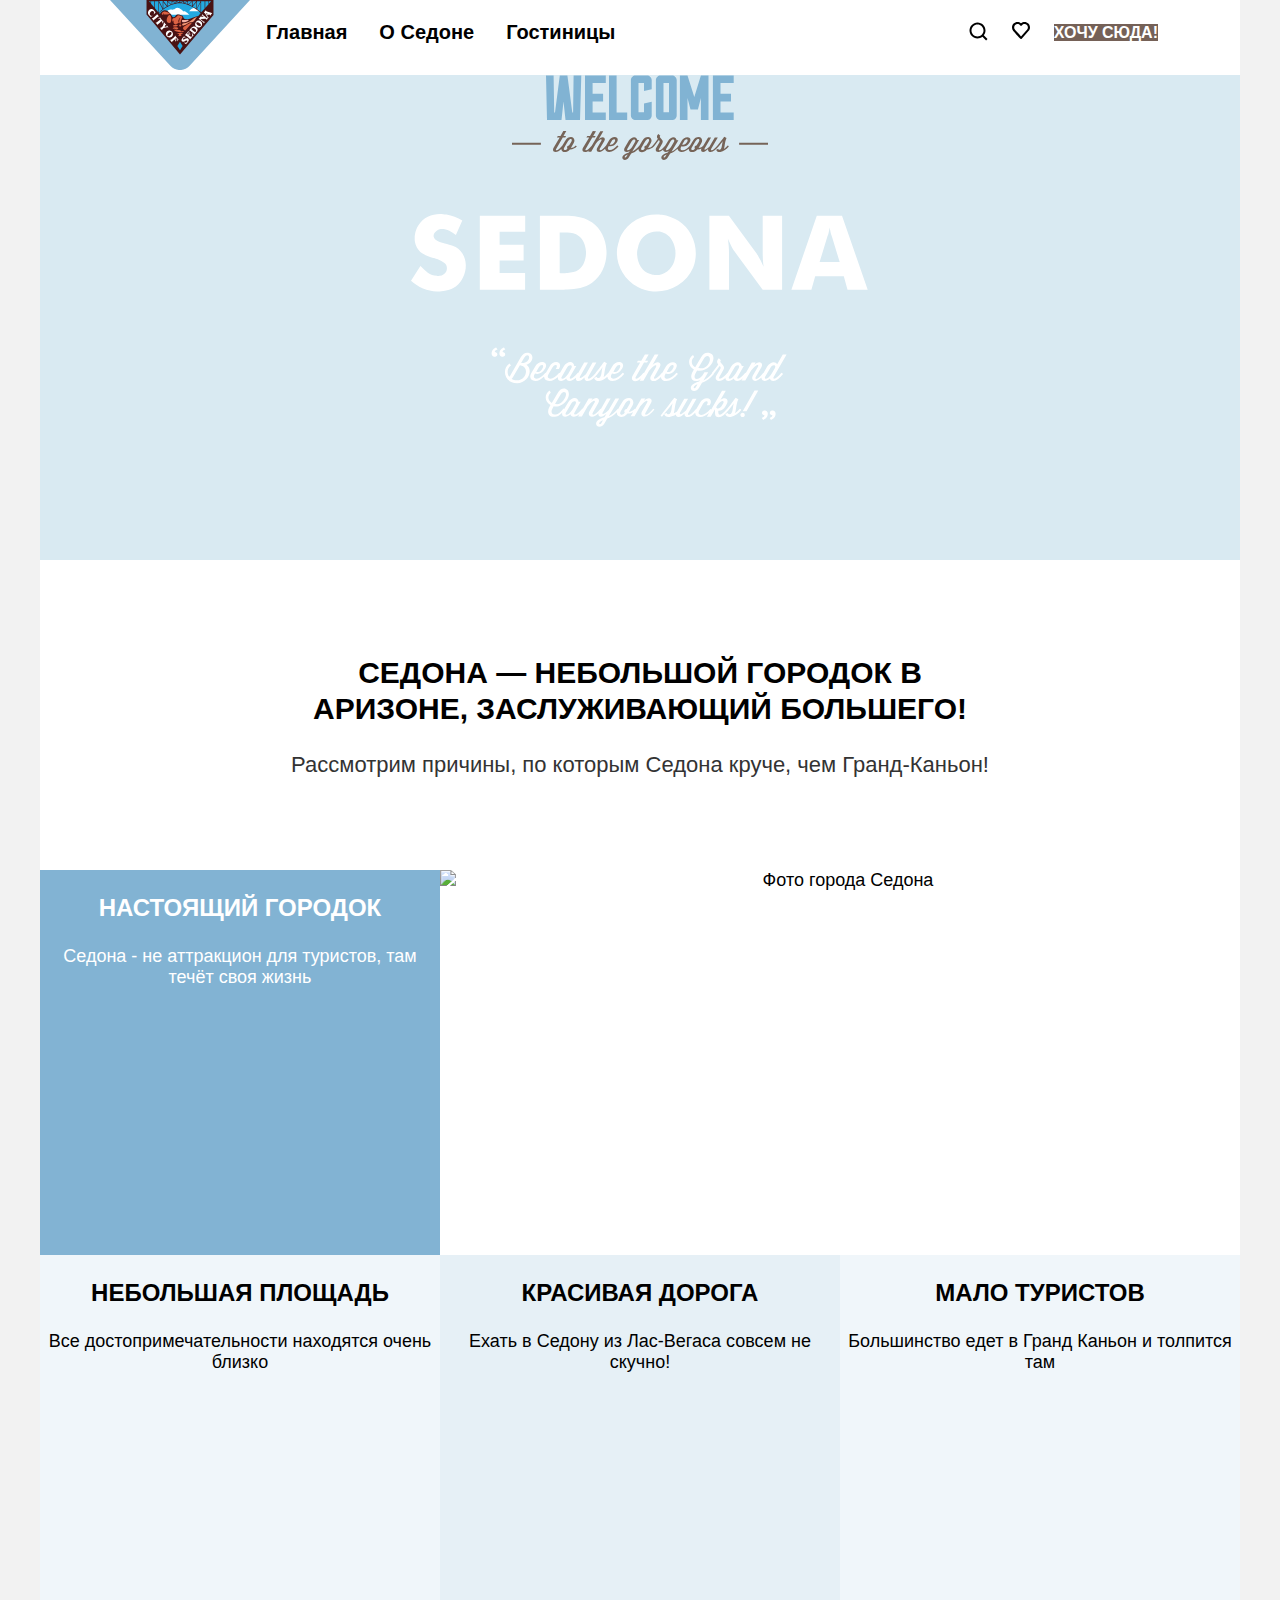
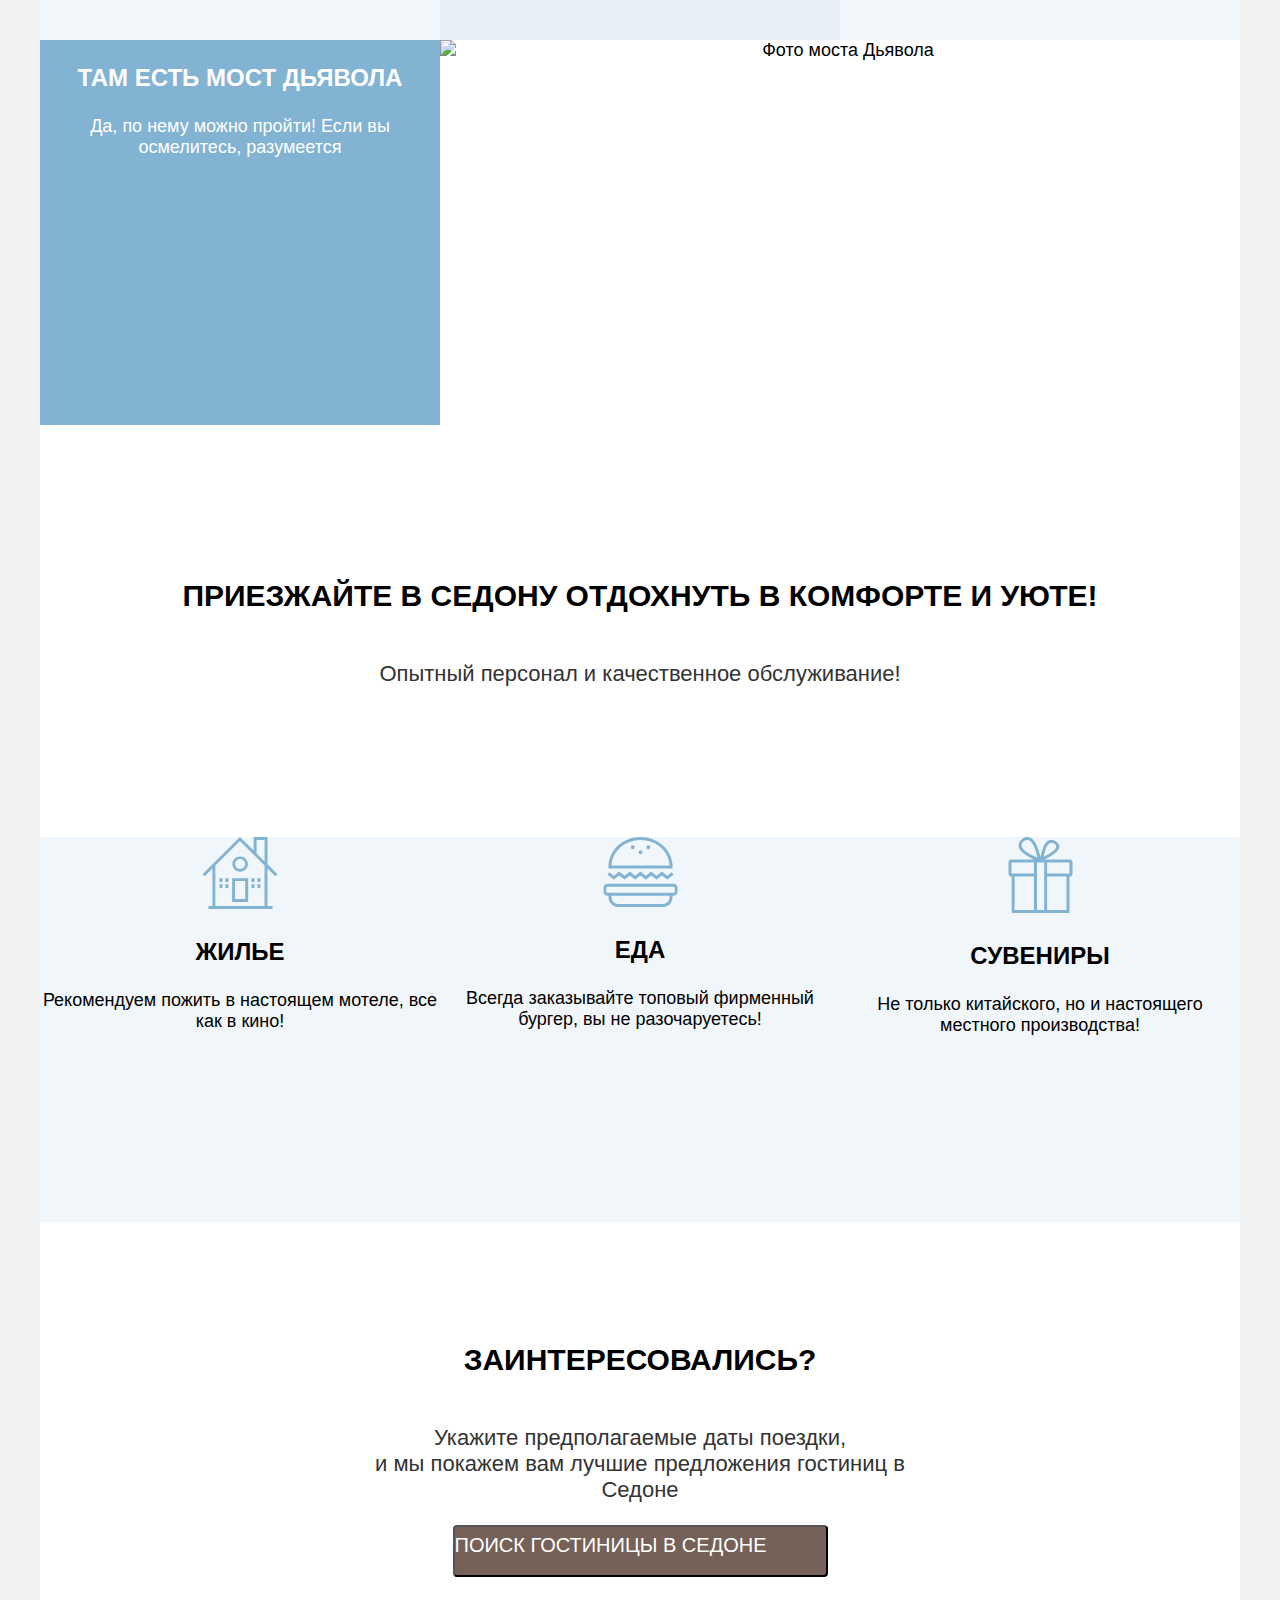
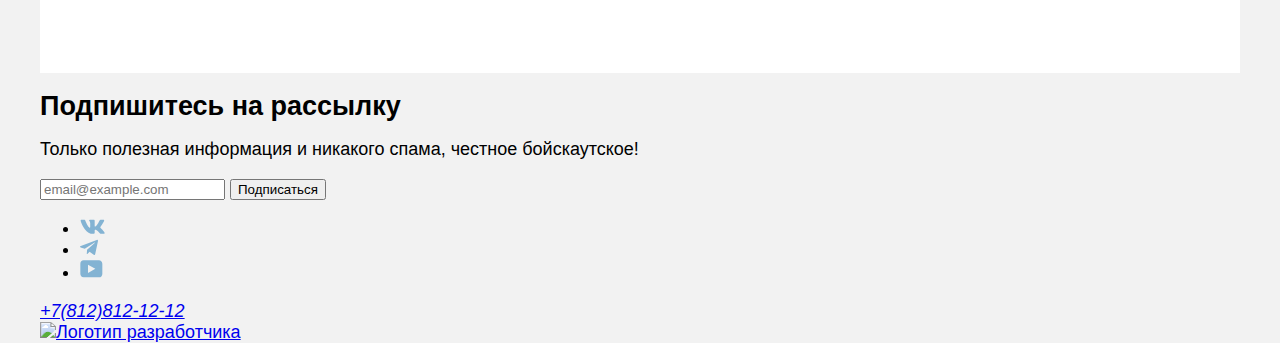
==== index.html @ 85b41a60 "верстка на флексах" ====
<!DOCTYPE html>
<html lang="ru">
  <head>
    <meta charset="utf-8">
    <title>HTML Academy: Седона</title>
    <link rel="stylesheet" href="styles/styles.css">
  </head>
  <body>
    <div class="page-container">
    <header class="page-header">
      <nav class="navigation">
        <a class="header-logo" href="#">
          <img class="sedona-logo" src="images/logo.svg" width="140" height="70" alt="Логотип городка Седона">
        </a>
        <ul class="navigation-list">
          <li class="navigation-item">
            <a class="navigation-link" href="index.html">Главная</a>
          </li>
          <li class="navigation-item">
            <a class="navigation-link" href="about.html">О Седоне</a>
          </li>
          <li class="navigation-item">
            <a class="navigation-link" href="catalog.html">Гостиницы</a>
          </li>
        </ul>
        <ul class="navigation-list-user">
          <li class="navigation-item-user">
            <a class="navigation-link-user" href="#">
              <img class="navigation-link-logo" src="images/icons/search.svg" alt="Логотип поиска">
              <span class="visually-hidden">Поиск</span>
            </a>
          </li>
          <li class="navigation-item-user">
            <a class="navigation-link-user" href="#">
              <img class="navigation-link-favourites" src="images/icons/heart.svg" alt="Логотип избранного">
              <span class="visually-hidden">Избранное</span>
            </a>
          </li>
          <li class="navigation-item-user">
            <a class="button navigation-button-user" href="#">Хочу сюда!</a>
          </li>
        </ul>
      </nav>
    </header>
    <main class="main-container main-index">
      <section class="hero">
        <h1 class="visually-hidden">Добро пожаловать в Седону</h1>
        <img class="welcome-logo" src="images/welcome.svg" width="458" height="352" alt="Добро пожаловать в Седону">
      </section>
      <section class="advantages">
        <div class="container-about">
          <h2 class="advantages-title">Седона — небольшой городок в Аризоне, заслуживающий большего!</h2>
          <p class="advantages-description">Рассмотрим причины, по которым Седона круче, чем Гранд-Каньон!</p>
        </div>
        <ul class="advantages-list">
          <li class="advantages-item advantages-item-white">
            <h3 class="advantages-item-title">Настоящий городок</h3>
            <p class="advantages-item-description">Седона - не аттракцион для туристов, там течёт своя жизнь</p>
          </li>
          <img class="advantages-photo-sedona" src="images/photo-1.jpeg" width="800" height="385" alt="Фото города Седона">
          <li class="advantages-item">
            <h3 class="advantages-item-title">Небольшая площадь</h3>
            <p class="advantages-item-description">Все достопримечательности находятся очень близко</p>
          </li>
          <li class="advantages-item advantages-item-gray">
            <h3 class="advantages-item-title">Красивая дорога</h3>
            <p class="advantages-item-description">Ехать в Седону из Лас-Вегаса совсем не скучно!</p>
          </li>
          <li class="advantages-item">
            <h3 class="advantages-item-title">Мало туристов</h3>
            <p class="advantages-item-description">Большинство едет в Гранд Каньон и толпится там</p>
          </li>
          <li class="advantages-item advantages-item-white">
            <h3 class="advantages-item-title">Там есть мост дьявола</h3>
            <p class="advantages-item-description">Да, по нему можно пройти! Если вы осмелитесь, разумеется</p>
          </li>
          <img class="advantages-photo-devil" src="images/photo-2.jpeg" width="800" height="385" alt="Фото моста Дьявола">
        </ul>
      </section>
      <section class="services">
        <div class="services-container">
          <h2 class="services-title">Приезжайте в Седону отдохнуть в комфорте и уюте!</h2>
          <p class="services-description">Опытный персонал и качественное обслуживание!</p>
        </div>
        <ul class="services-list">
          <li class="services-item">
            <img class="services-item-logo" src="images/icons/house.svg" alt="Логотип дома">
            <h3 class="services-item-title">Жилье</h3>
            <p class="services-item-description">Рекомендуем пожить в настоящем мотеле, все как в кино!</p>
          </li>
          <li class="services-item">
            <img class="services-item-logo" src="images/icons/food.svg" alt="Логотип бургера">
            <h3 class="services-item-title">Еда</h3>
            <p class="services-item-description">Всегда заказывайте топовый фирменный бургер, вы не разочаруетесь!</p>
          </li>
          <li class="services-item">
            <img class="services-item-logo" src="images/icons/present.svg" alt="Логотип подарка">
            <h3 class="services-item-title">Сувениры</h3>
            <p class="services-item-description">Не только китайского, но и настоящего местного производства!</p>
          </li>
        </ul>
      </section>
      <section class="search-hotels">
        <h2 class="search-hotels-title">Заинтересовались?</h2>
        <p class="search-hotels-description">Укажите предполагаемые даты поездки,<br> и мы покажем вам лучшие предложения гостиниц в Седоне</p>
        <button class="button button-search" href="#">Поиск гостиницы в Седоне</button>
      </section>
      <section class="subscribe">
        <h2 class="subscribe-title">Подпишитесь на рассылку</h2>
        <p class="subscribe-discription">Только полезная информация и никакого спама, честное бойскаутское!</p>
        <form action="subscribe-form" action="https://echo.htmlacademy.ru/" method="post">
          <label class="visually-hidden" for="subscribe-email">Email</label>
          <input class="field" placeholder="email@example.com" type="email" name="subscribe-email" id="subscribe-email" required>
          <button class="button button-subscribe" type="submit">Подписаться</button>
        </form>
      </section>
    </main>
    <footer class="page-footer">
      <section class="footer-social">
        <h2 class="visually-hidden">Социальные сети</h2>
        <ul class="social-list">
          <li class="social-item">
            <a class="button" href="https://vk.com/htmlacademy">
              <img src="images/icons/vk.svg" alt="Логотип вконтакте">
              <span class="visually-hidden">Вконтакте</span>
            </a>
          </li>
          <li class="social-item">
            <a class="button" href="https://t.me/htmlacademy">
              <img src="images/icons/telegram.svg" alt="Логотип телеграмм">
              <span class="visually-hidden">Телеграмм</span>
            </a>
          </li>
          <li class="social-item">
            <a class="button" href="https://www.youtube.com/user/htmlacademyru">
              <img src="images/icons/youtub.svg" alt="Логотип ютюб">
              <span class="visually-hidden">Ютюб</span>
            </a>
          </li>
        </ul>
      </section>
      <section class="footer-contacts">
        <h2 class="visually-hidden">Контакты</h2>
        <address class="footer-contacts-address">
          <a class="footer-contacts-address-phone" href="tel:+78128121212">+7(812)812-12-12</a>
        </address>
      </section>
      <section class="footer-developer">
        <h2 class="visually-hidden">Логотип HTML Academy</h2>
        <a class="footer-developer-logo" href="https://htmlacademy.ru/">
          <img class="htmlacademy-logo" src="images/icons/htmlacademy.svg" alt="Логотип разработчика">
        </a>
      </section>
    </footer>
    </div>
  </body>
</html>
---- styles/styles.css ----
@font-face {
  font-family: "PT Sans";
  font-style: normal;
  font-weight: 400;
  src: url("../fonts/ptsans-400.woff2") format("woff2");
  font-display: swap;
}

@font-face {
  font-family: "PT Sans";
  font-style: normal;
  font-weight: 700;
  src: url("../fonts/ptsans-700.woff2") format("woff2");
  font-display: swap;
}

html {
  height: 100%;
}

body {
  margin: 0;
  height: 100%;
  display: flex;
  flex-direction: column;
  font-family: "PT Sans", sans-serif;
  font-weight: 400;
  font-size: 18px;
  line-height: 21px;
  color: #000000;
  background-color: #F2F2F2;
}

.page-container {
  margin: 0 auto;
  width: 1200px;

  min-height: 100%;
  background-color: #FFFFFF;
}

.main-container {
  flex-grow: 1;
}

.visually-hidden {
  position: absolute;
  width: 1px;
  height: 1px;
  margin: -1px;
  padding: 0;
  border: 0;
  clip: rect(0 0 0 0);
  overflow: hidden;
}

/* Header */

.navigation {
  display: flex;
  justify-content: flex-start;
  width: 1060px;
  margin: 0 auto;
}

.navigation-list {
  margin: 0;
  padding: 0;
  display: flex;
  max-width: 450px;
  font-weight: 700;
  font-size: 20px;
  line-height: 24px;
  list-style: none;
}

.navigation-list-user {
  margin: 0;
  padding: 0;
  display: flex;
  max-width: 300px;
  list-style: none;
  margin-left: auto;
}

.navigation-item {
  padding: 20px 16px 20px 16px;
}

.navigation-item-user {
  padding: 22px 12px 22px 12px;
}

.navigation-link {
  font-size: 20px;
  line-height: 24px;
  color: #000000;
  font-weight: 700;
  text-align: center;
  text-decoration: none;
}

.navigation-button-user {
  font-size: 16px;
  line-height: 20px;
  text-transform: uppercase;
  color: #FFFFFF;
  background-color: #756157;
  font-weight: 700;
  text-align: center;
  text-decoration: none;
}

/* Main */

.welcome-logo {
  display: block;
  margin: 0 auto;
}

.hero {
  background-image: url(../images/index-background.jpeg);
  background-repeat: no-repeat;
  background-size: 100% auto;
  min-height: 485px;
  max-width: 100%;
  background-color: #D9EAF2
}

.advantages {
  margin: 0;
  padding: 0;
  text-align: center;
  background-color: #FFFFFF;
}

.advantages-list {
  margin: 0;
  padding: 0;
  list-style-type: none;
  display: flex;
  flex-wrap: wrap;
}

.advantages-item {
  background-color: rgba(131, 179, 211, 0.12);
  width: 400px;
  height: 385px;
}

.container-about {
  margin: 0;
  padding: 0;
  width: 700px;
  margin: 0 auto;
}

.advantages-title {
  font-size: 30px;
  line-height: 36px;
  font-weight: 700;
  text-transform: uppercase;
  text-align: center;
  padding-top: 70px;
}

.advantages-description {
  font-size: 22px;
  line-height: 26px;
  color: #333333;
  padding-bottom: 70px;
}

.advantages-item-title {
  font-size: 24px;
  line-height: 28px;
  text-transform: uppercase;
}

.advantages-item-discription {
  font-size: 24px;
  line-height: 28px;
  text-transform: uppercase;
}

.advantages-item-white {
  color: #FFFFFF;
  background-color: #82B3D3;
}

.advantages-item-gray {
  background-color: rgba(131, 179, 211, 0.2);
}

/* Services */

.services {
  width: 1200px;
  margin: 0;
  padding: 0;
  text-align: center;
  background-color: #FFFFFF;
}

.services-list {
  display: flex;
  justify-content: space-between;
  margin: 0;
  padding: 0;
  list-style-type: none;
}

.services-container {
  display: flex;
  flex-direction: column;
  justify-content: center;
  align-items: center;
  padding: 64px 0px;
}

.services-title {
  font-size: 30px;
  line-height: 36px;
  font-weight: 700;
  text-transform: uppercase;
  text-align: center;
  padding-top: 64px;
}

.services-description {
  font-size: 22px;
  line-height: 26px;
  color: #333333;
  padding-bottom: 64px;
}

.services-item {
  background-color: rgba(131, 179, 211, 0.12);
  width: 400px;
  height: 385px;
}

.services-item-title {
  font-size: 24px;
  line-height: 28px;
  text-transform: uppercase;
}

/* Search hotels */

.search-hotels {
  display: flex;
  flex-direction: column;
  align-items: center;
  background: #FFFFFF;
  padding: 96px 304px;
}

.search-hotels-title {
  font-weight: 700;
  font-size: 30px;
  line-height: 36px;
  text-align: center;
  text-transform: uppercase;
  color: #000000;
}

.search-hotels-description {
  font-size: 22px;
  line-height: 26px;
  color: #333333;
  text-align: center;
}

.button-search {
  display: flex;
  margin: 0;
  padding: 0;
  width: 375px;
  height: 52px;
  background-color: #756157;
  border-radius: 4px;
  color: #FFFFFF;
  font-size: 20px;
  line-height: 36px;
  text-align: center;
  text-transform: uppercase;
}
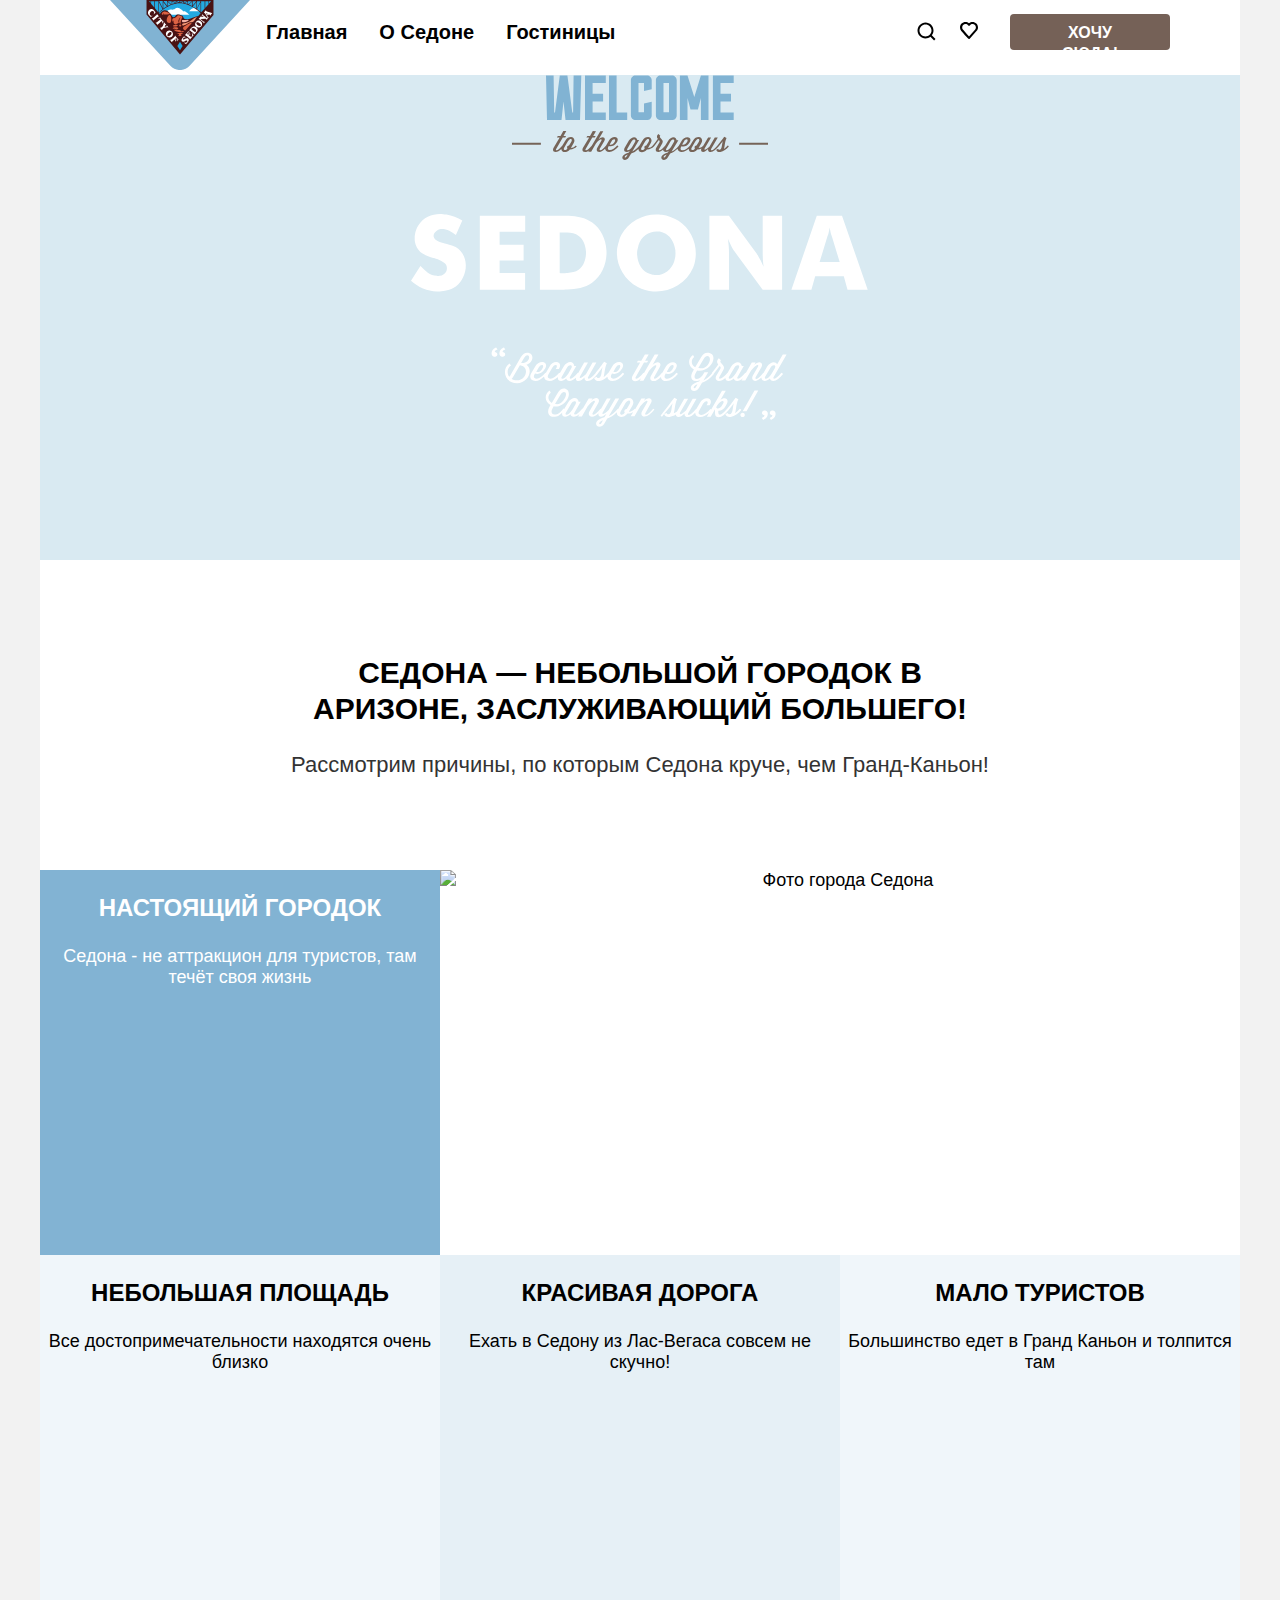
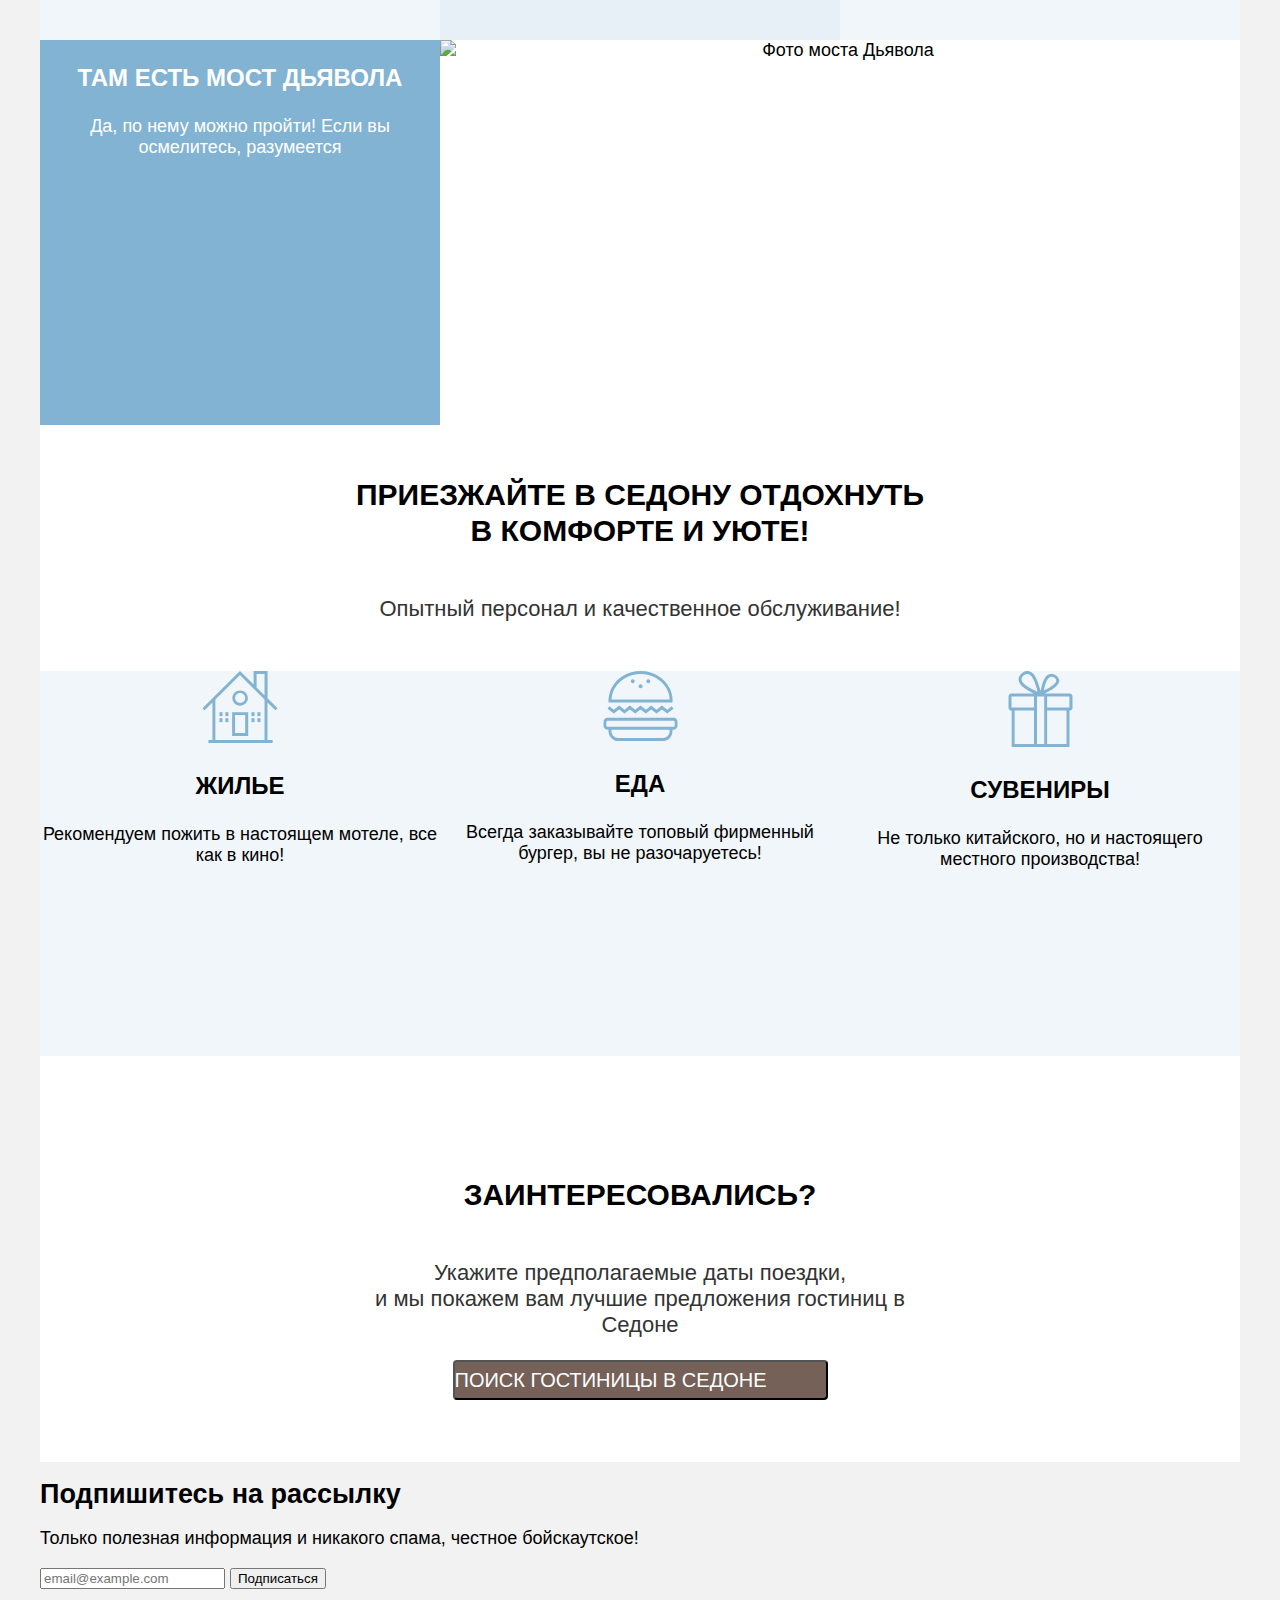
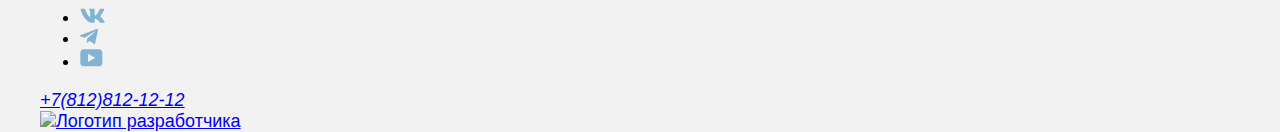
==== commit c3ab7d68: "правки по флексам" ====
--- a/index.html
+++ b/index.html
@@ -36,7 +36,7 @@
               <span class="visually-hidden">Избранное</span>
             </a>
           </li>
-          <li class="navigation-item-user">
+          <li class="navigation-item-button">
             <a class="button navigation-button-user" href="#">Хочу сюда!</a>
           </li>
         </ul>
@@ -79,7 +79,7 @@
       </section>
       <section class="services">
         <div class="services-container">
-          <h2 class="services-title">Приезжайте в Седону отдохнуть в комфорте и уюте!</h2>
+          <h2 class="services-title">Приезжайте в Седону отдохнуть<br> в комфорте и уюте!</h2>
           <p class="services-description">Опытный персонал и качественное обслуживание!</p>
         </div>
         <ul class="services-list">
@@ -101,9 +101,11 @@
         </ul>
       </section>
       <section class="search-hotels">
-        <h2 class="search-hotels-title">Заинтересовались?</h2>
-        <p class="search-hotels-description">Укажите предполагаемые даты поездки,<br> и мы покажем вам лучшие предложения гостиниц в Седоне</p>
-        <button class="button button-search" href="#">Поиск гостиницы в Седоне</button>
+        <div class="search-container">
+          <h2 class="search-hotels-title">Заинтересовались?</h2>
+          <p class="search-hotels-description">Укажите предполагаемые даты поездки,<br> и мы покажем вам лучшие предложения гостиниц в Седоне</p>
+          <button class="button button-search" href="#">Поиск гостиницы в Седоне</button>
+        </div>
       </section>
       <section class="subscribe">
         <h2 class="subscribe-title">Подпишитесь на рассылку</h2>
--- a/styles/styles.css
+++ b/styles/styles.css
@@ -34,13 +34,8 @@
 .page-container {
   margin: 0 auto;
   width: 1200px;
-
   min-height: 100%;
   background-color: #FFFFFF;
-}
-
-.main-container {
-  flex-grow: 1;
 }
 
 .visually-hidden {
@@ -58,7 +53,6 @@
 
 .navigation {
   display: flex;
-  justify-content: flex-start;
   width: 1060px;
   margin: 0 auto;
 }
@@ -67,6 +61,7 @@
   margin: 0;
   padding: 0;
   display: flex;
+  flex-wrap: wrap;
   max-width: 450px;
   font-weight: 700;
   font-size: 20px;
@@ -84,11 +79,11 @@
 }
 
 .navigation-item {
-  padding: 20px 16px 20px 16px;
+  padding: 20px 16px;
 }
 
 .navigation-item-user {
-  padding: 22px 12px 22px 12px;
+  padding: 22px 12px;
 }
 
 .navigation-link {
@@ -105,13 +100,29 @@
   line-height: 20px;
   text-transform: uppercase;
   color: #FFFFFF;
+  font-weight: 700;
+  text-align: center;
+  text-decoration: none;
+  align-items: center;
+}
+
+.navigation-item-button {
+  display: block;
+  box-sizing: border-box;
+  width: 160px;
+  height: 36px;
+  border-radius: 4px;
+  margin: 14px 0px 14px 20px;
   background-color: #756157;
-  font-weight: 700;
-  text-align: center;
-  text-decoration: none;
+  text-align: center;
+  padding: 8px 34px;
 }
 
 /* Main */
+
+.main-container {
+  flex-grow: 1;
+}
 
 .welcome-logo {
   display: block;
@@ -215,7 +226,8 @@
   flex-direction: column;
   justify-content: center;
   align-items: center;
-  padding: 64px 0px;
+  width: 1200px;
+  height: 246px;
 }
 
 .services-title {
@@ -249,11 +261,21 @@
 /* Search hotels */
 
 .search-hotels {
+  width: 1200px;
+  height: 406px;
   display: flex;
   flex-direction: column;
   align-items: center;
   background: #FFFFFF;
-  padding: 96px 304px;
+}
+
+.search-container {
+  display: flex;
+  flex-direction: column;
+  align-items: center;
+  width: 592px;
+  height: 214px;
+  margin: 96px 304px;
 }
 
 .search-hotels-title {
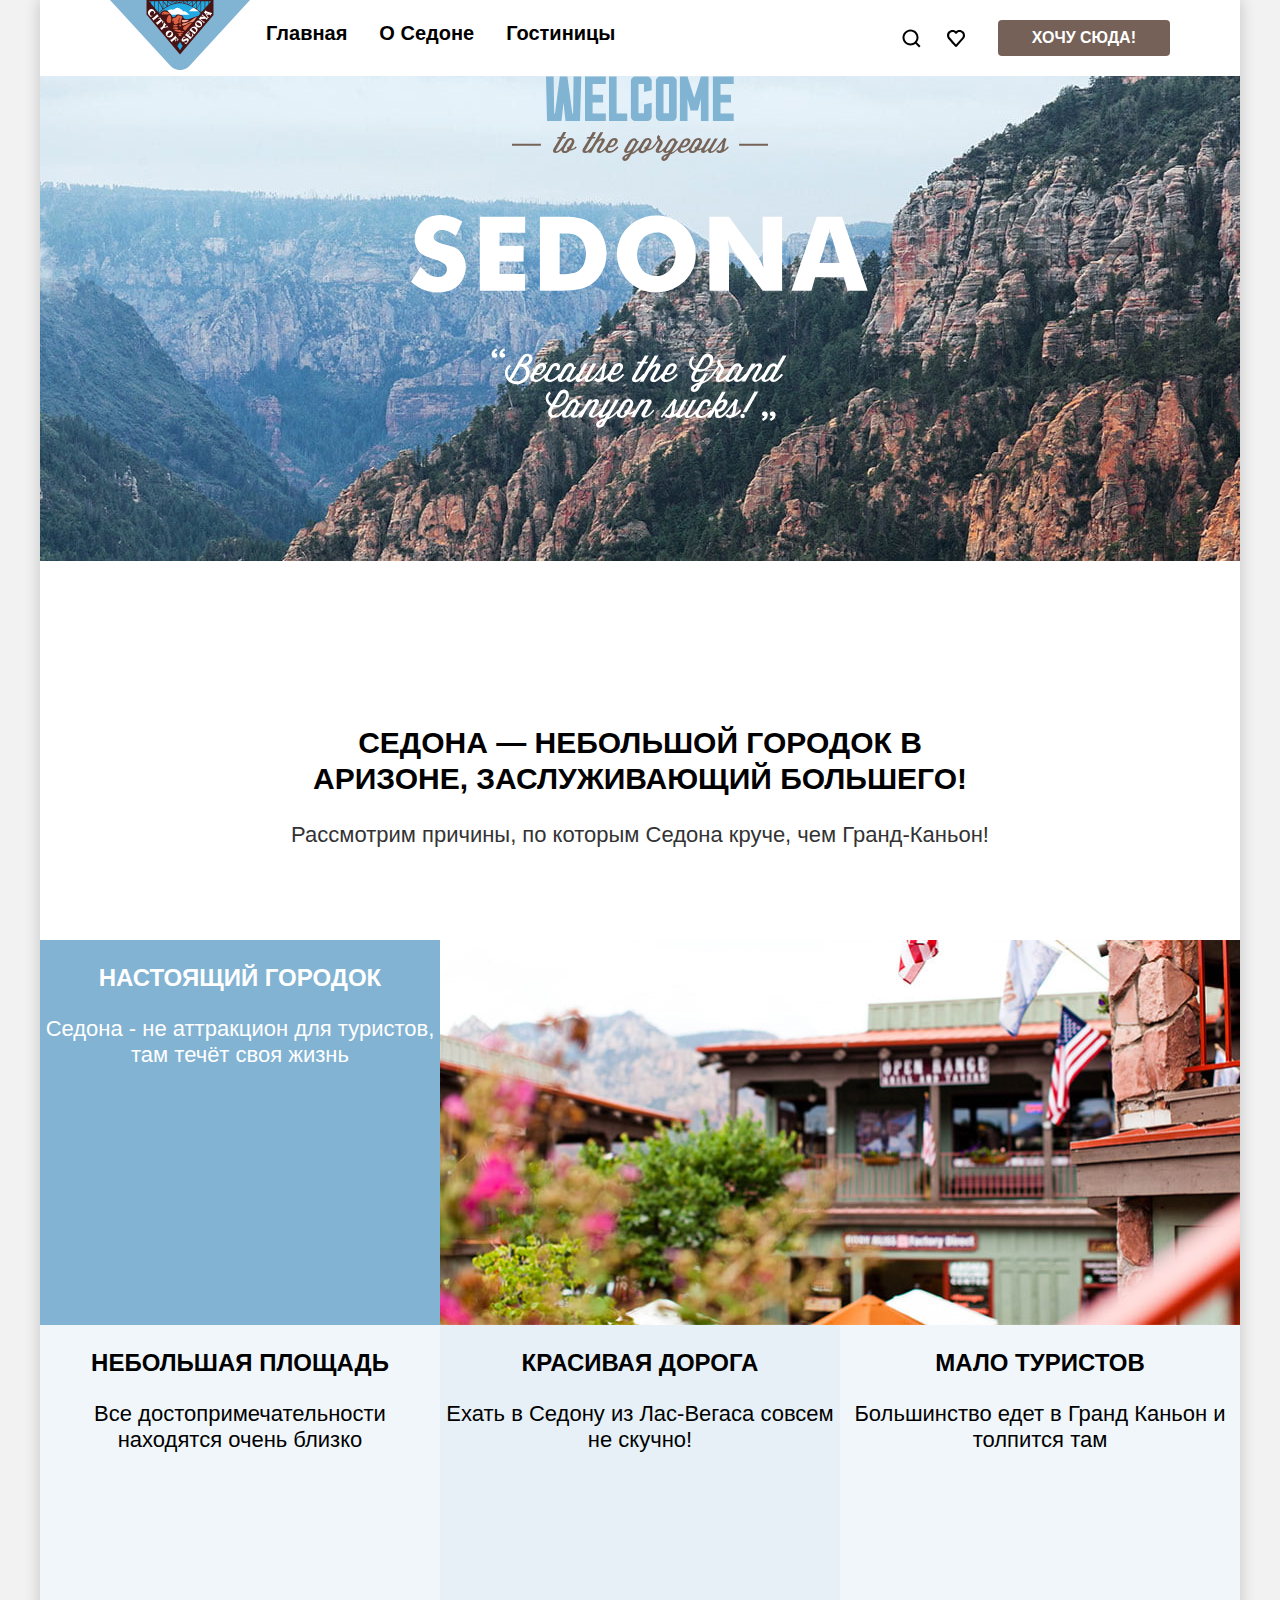
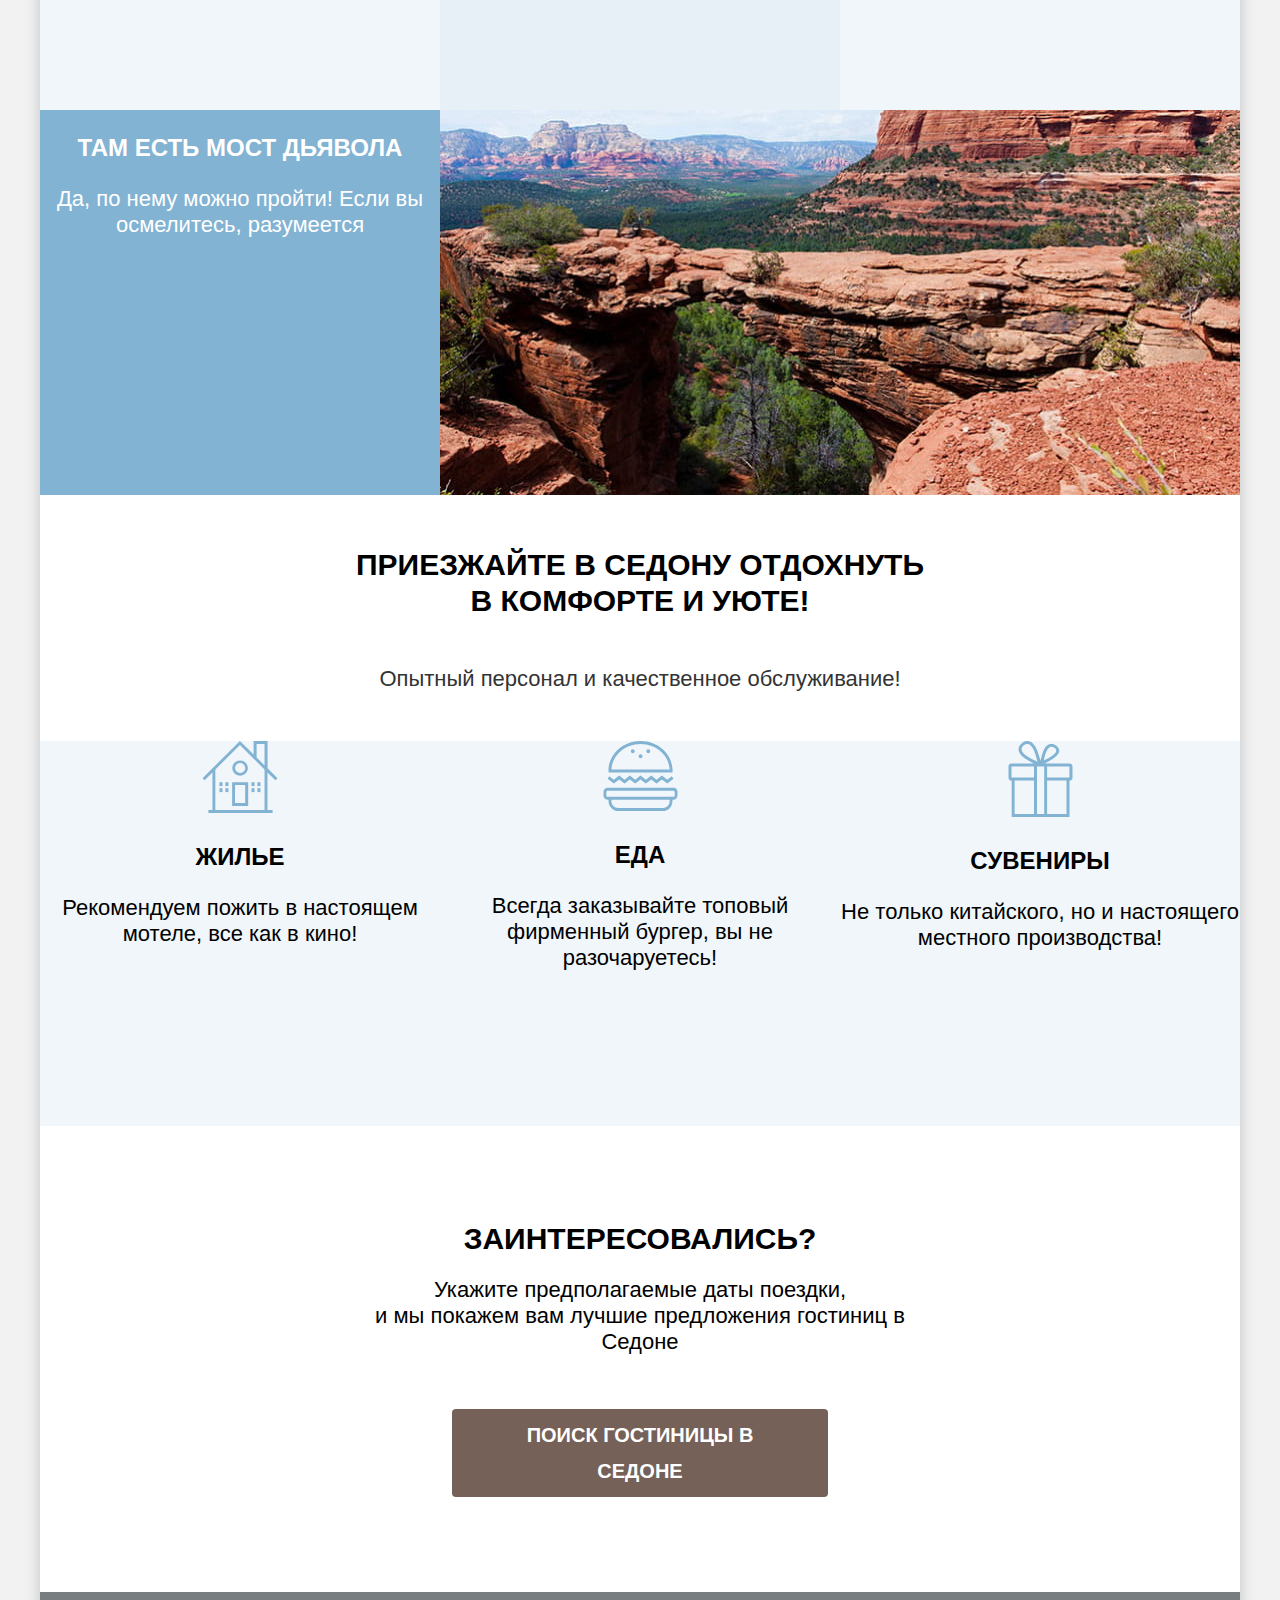
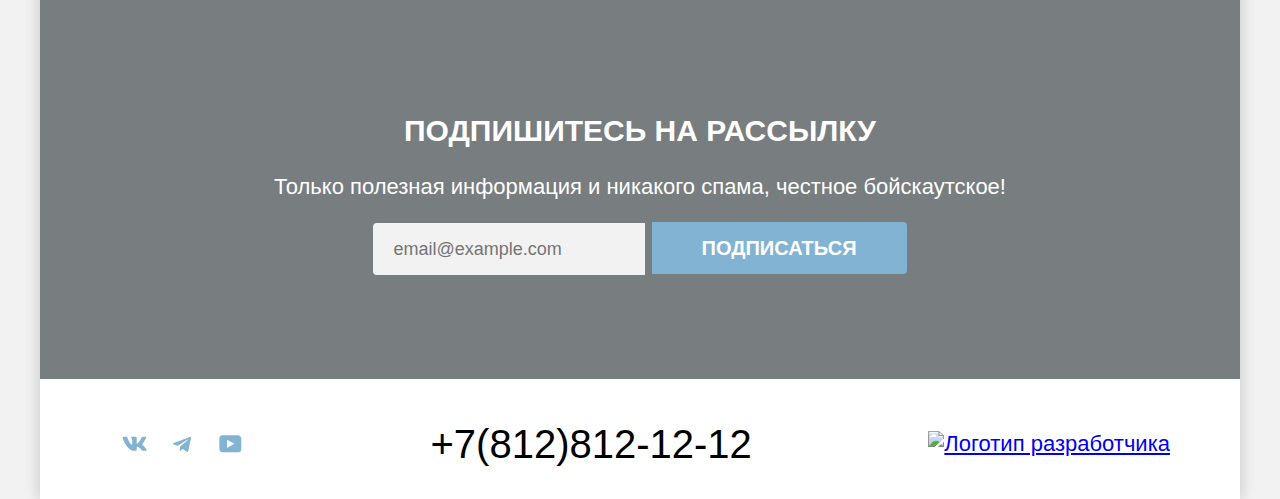
==== commit f90b6b10: "добавил правки по флексу" ====
--- a/index.html
+++ b/index.html
@@ -23,24 +23,24 @@
             <a class="navigation-link" href="catalog.html">Гостиницы</a>
           </li>
         </ul>
-        <ul class="navigation-list-user">
-          <li class="navigation-item-user">
-            <a class="navigation-link-user" href="#">
-              <img class="navigation-link-logo" src="images/icons/search.svg" alt="Логотип поиска">
-              <span class="visually-hidden">Поиск</span>
-            </a>
-          </li>
-          <li class="navigation-item-user">
-            <a class="navigation-link-user" href="#">
-              <img class="navigation-link-favourites" src="images/icons/heart.svg" alt="Логотип избранного">
-              <span class="visually-hidden">Избранное</span>
-            </a>
-          </li>
-          <li class="navigation-item-button">
-            <a class="button navigation-button-user" href="#">Хочу сюда!</a>
-          </li>
-        </ul>
       </nav>
+      <ul class="user-list">
+        <li class="user-item">
+          <a class="user-link" href="#">
+            <img class="user-icon" src="images/icons/search.svg" alt="Иконка поиска">
+            <span class="visually-hidden">Поиск</span>
+          </a>
+        </li>
+        <li class="user-item">
+          <a class="user-link" href="#">
+            <img class="user-icon" src="images/icons/heart.svg" alt="Иконка - избранное">
+            <span class="visually-hidden">Избранное</span>
+          </a>
+        </li>
+        <li class="user-item">
+          <a class="button user-item-button button-brown" href="#">Хочу сюда!</a>
+        </li>
+      </ul>
     </header>
     <main class="main-container main-index">
       <section class="hero">
@@ -101,41 +101,39 @@
         </ul>
       </section>
       <section class="search-hotels">
-        <div class="search-container">
-          <h2 class="search-hotels-title">Заинтересовались?</h2>
-          <p class="search-hotels-description">Укажите предполагаемые даты поездки,<br> и мы покажем вам лучшие предложения гостиниц в Седоне</p>
-          <button class="button button-search" href="#">Поиск гостиницы в Седоне</button>
-        </div>
+        <h2 class="search-hotels-title headline">Заинтересовались?</h2>
+        <p class="search-hotels-description">Укажите предполагаемые даты поездки,<br> и мы покажем вам лучшие предложения гостиниц в Седоне</p>
+        <a class="button button-search" href="#">Поиск гостиницы в Седоне</a>
       </section>
       <section class="subscribe">
-        <h2 class="subscribe-title">Подпишитесь на рассылку</h2>
+        <h2 class="subscribe-title headline">Подпишитесь на рассылку</h2>
         <p class="subscribe-discription">Только полезная информация и никакого спама, честное бойскаутское!</p>
         <form action="subscribe-form" action="https://echo.htmlacademy.ru/" method="post">
           <label class="visually-hidden" for="subscribe-email">Email</label>
-          <input class="field" placeholder="email@example.com" type="email" name="subscribe-email" id="subscribe-email" required>
-          <button class="button button-subscribe" type="submit">Подписаться</button>
+          <input class="subscribe-field field" placeholder="email@example.com" type="email" name="subscribe-email" id="subscribe-email" required>
+          <button class="button button-subscribe button-blue" type="submit">Подписаться</button>
         </form>
       </section>
     </main>
     <footer class="page-footer">
       <section class="footer-social">
-        <h2 class="visually-hidden">Социальные сети</h2>
+          <h2 class="visually-hidden">Социальные сети</h2>
         <ul class="social-list">
           <li class="social-item">
-            <a class="button" href="https://vk.com/htmlacademy">
-              <img src="images/icons/vk.svg" alt="Логотип вконтакте">
+            <a class="social-link" href="https://vk.com/htmlacademy">
+              <img class="social-icon" src="images/icons/vk.svg" alt="Логотип вконтакте">
               <span class="visually-hidden">Вконтакте</span>
             </a>
           </li>
           <li class="social-item">
-            <a class="button" href="https://t.me/htmlacademy">
-              <img src="images/icons/telegram.svg" alt="Логотип телеграмм">
+            <a class="social-link" href="https://t.me/htmlacademy">
+              <img class="social-icon" src="images/icons/telegram.svg" alt="Логотип телеграмм">
               <span class="visually-hidden">Телеграмм</span>
             </a>
           </li>
           <li class="social-item">
-            <a class="button" href="https://www.youtube.com/user/htmlacademyru">
-              <img src="images/icons/youtub.svg" alt="Логотип ютюб">
+            <a class="social-link" href="https://www.youtube.com/user/htmlacademyru">
+              <img class="social-icon" src="images/icons/youtub.svg" alt="Логотип ютюб">
               <span class="visually-hidden">Ютюб</span>
             </a>
           </li>
--- a/styles/styles.css
+++ b/styles/styles.css
@@ -20,22 +20,22 @@
 
 body {
   margin: 0;
-  height: 100%;
+  min-height: 100%;
   display: flex;
   flex-direction: column;
   font-family: "PT Sans", sans-serif;
   font-weight: 400;
-  font-size: 18px;
-  line-height: 21px;
+  font-size: 22px;
+  line-height: 26px;
   color: #000000;
   background-color: #F2F2F2;
 }
 
 .page-container {
-  margin: 0 auto;
   width: 1200px;
-  min-height: 100%;
+  margin: 0 auto;
   background-color: #FFFFFF;
+  box-shadow: 0 0 15px rgba(0, 0, 0, 0.2);
 }
 
 .visually-hidden {
@@ -49,12 +49,57 @@
   overflow: hidden;
 }
 
+.headline {
+  font-weight: 700;
+  font-size: 30px;
+  line-height: 36px;
+  text-transform: uppercase;
+}
+
+.button {
+  display: inline-block;
+  border-radius: 4px;
+  font-family: inherit;
+  color: #FFFFFF;
+  text-align: center;
+  text-transform: uppercase;
+  text-decoration: none;
+  font-weight: 700;
+  font-size: 16px;
+  line-height: 20px;
+  border: none;
+  cursor: pointer;
+}
+
+.button-blue {
+  background-color: #68A2CA;
+}
+
+.button-brown {
+  background-color: #756157;
+}
+
+
+
+.field {
+  box-sizing: border-box;
+  background-color: #F2F2F2;
+  font: inherit;
+  font-size: 18px;
+  line-height: 24px;
+  border: 0;
+}
+
 /* Header */
 
+.page-header {
+  display: flex;
+  padding: 0 70px;
+}
+
 .navigation {
   display: flex;
-  width: 1060px;
-  margin: 0 auto;
+  width: 650px;
 }
 
 .navigation-list {
@@ -62,28 +107,11 @@
   padding: 0;
   display: flex;
   flex-wrap: wrap;
-  max-width: 450px;
-  font-weight: 700;
-  font-size: 20px;
-  line-height: 24px;
-  list-style: none;
-}
-
-.navigation-list-user {
-  margin: 0;
-  padding: 0;
-  display: flex;
-  max-width: 300px;
-  list-style: none;
-  margin-left: auto;
+  list-style-type: none;
 }
 
 .navigation-item {
   padding: 20px 16px;
-}
-
-.navigation-item-user {
-  padding: 22px 12px;
 }
 
 .navigation-link {
@@ -95,26 +123,53 @@
   text-decoration: none;
 }
 
-.navigation-button-user {
-  font-size: 16px;
-  line-height: 20px;
-  text-transform: uppercase;
+.user-list {
+  display: flex;
+  align-items: center;
+  margin: 0;
+  padding: 0;
+  margin-left: auto;
+  max-width: 300px;
+  list-style: none;
+}
+
+.user-item:last-child {
+  margin-left: 20px;
+}
+
+.user-link {
+  display: flex;
+  position: relative;
+  min-width: 44px;
+  min-height: 64px;
+  color: inherit;
+  text-decoration: none;
+}
+
+.favourites-link::before {
+  content: "12";
+  position: absolute;
+  box-sizing: border-box;
+  width: 20px;
+  height: 20px;
+  padding: 5px 0;
+  background-color: #7DB54F;
+  border-radius: 10px;
+  z-index: 1;
+  left: 20px;
+  top: 11px;
+  font-size: 10px;
+  line-height: 10px;
   color: #FFFFFF;
-  font-weight: 700;
-  text-align: center;
-  text-decoration: none;
-  align-items: center;
-}
-
-.navigation-item-button {
-  display: block;
-  box-sizing: border-box;
-  width: 160px;
-  height: 36px;
-  border-radius: 4px;
-  margin: 14px 0px 14px 20px;
-  background-color: #756157;
-  text-align: center;
+  text-align: center;
+}
+
+.user-icon {
+  margin: auto;
+  fill: #000000;
+}
+
+.user-item-button {
   padding: 8px 34px;
 }
 
@@ -138,11 +193,11 @@
   background-color: #D9EAF2
 }
 
+/* Advantages */
+
 .advantages {
-  margin: 0;
-  padding: 0;
-  text-align: center;
-  background-color: #FFFFFF;
+  text-align: center;
+  padding-top: 69px;
 }
 
 .advantages-list {
@@ -261,50 +316,122 @@
 /* Search hotels */
 
 .search-hotels {
-  width: 1200px;
-  height: 406px;
-  display: flex;
-  flex-direction: column;
-  align-items: center;
-  background: #FFFFFF;
-}
-
-.search-container {
-  display: flex;
-  flex-direction: column;
-  align-items: center;
+  padding: 95px 0;
+  text-align: center;
+}
+
+.search-hotels-title {
+  margin: 0 0 20px;
+}
+
+.search-hotels-description {
   width: 592px;
-  height: 214px;
-  margin: 96px 304px;
-}
-
-.search-hotels-title {
-  font-weight: 700;
-  font-size: 30px;
-  line-height: 36px;
-  text-align: center;
-  text-transform: uppercase;
-  color: #000000;
-}
-
-.search-hotels-description {
-  font-size: 22px;
-  line-height: 26px;
-  color: #333333;
-  text-align: center;
+  margin: 0 auto 54px;
 }
 
 .button-search {
-  display: flex;
-  margin: 0;
-  padding: 0;
-  width: 375px;
-  height: 52px;
+  display: block;
+  box-sizing: border-box;
+  margin: 0 auto;
+  border-radius: 4px;
+  width: 376px;
+  padding: 8px 50px;
   background-color: #756157;
-  border-radius: 4px;
-  color: #FFFFFF;
   font-size: 20px;
   line-height: 36px;
-  text-align: center;
-  text-transform: uppercase;
-}
+}
+
+/* Subscribe */
+
+.subscribe {
+  background-color: #787d80;
+  background-image: url(../images/subscribe.jpeg);
+  background-repeat: no-repeat;
+  background-size: 100% auto;
+  color: #FFFFFF;
+  text-align: center;
+  padding: 96px 0 104px;
+}
+
+.subscribe-description {
+  width: 475px;
+}
+
+.subscribe-form {
+  display: flex;
+  width: 684px;
+  margin: 0 auto;
+}
+
+.subscribe-email {
+  flex-grow: 1;
+  padding: 11px 17px;
+  border-radius: 4px 0 0 4px;
+  border: 3px solid #F2F2F2;
+}
+
+.button-subscribe {
+  padding: 8px 50px;
+  background-color: #82B3D3;
+  font-size: 20px;
+  line-height: 36px;
+  border-radius: 0 4px 4px 0;
+}
+
+.subscribe-field {
+  flex-grow: 1;
+  padding: 11px 17px;
+  border-radius: 4px 0 0 4px;
+  border: 3px solid #F2F2F2;
+}
+
+/* Footer */
+
+.page-footer {
+  display: flex;
+  align-items: center;
+  margin: 0;
+  padding: 40px 70px 30px;
+}
+
+.social-list {
+  display: flex;
+  flex-wrap: wrap;
+  align-items: center;
+  margin: 0;
+  padding: 0;
+  max-width: 200px;
+  list-style: none;
+}
+.social-item {
+  display: flex;
+  width: 48px;
+  height: 40px;
+}
+
+.social-link {
+  display: flex;
+  width: 48px;
+  height: 40px;
+}
+
+.social-icon {
+  margin: auto;
+}
+
+.footer-contacts {
+  margin: 0 auto;
+  padding: 5px 0;
+}
+
+.footer-contacts-address-phone {
+  display: block;
+  margin: 0 auto;
+  font-style: normal;
+  font-size: 40px;
+  line-height: 40px;
+  text-transform: uppercase;
+  text-align: center;
+  color: inherit;
+  text-decoration: none;
+}
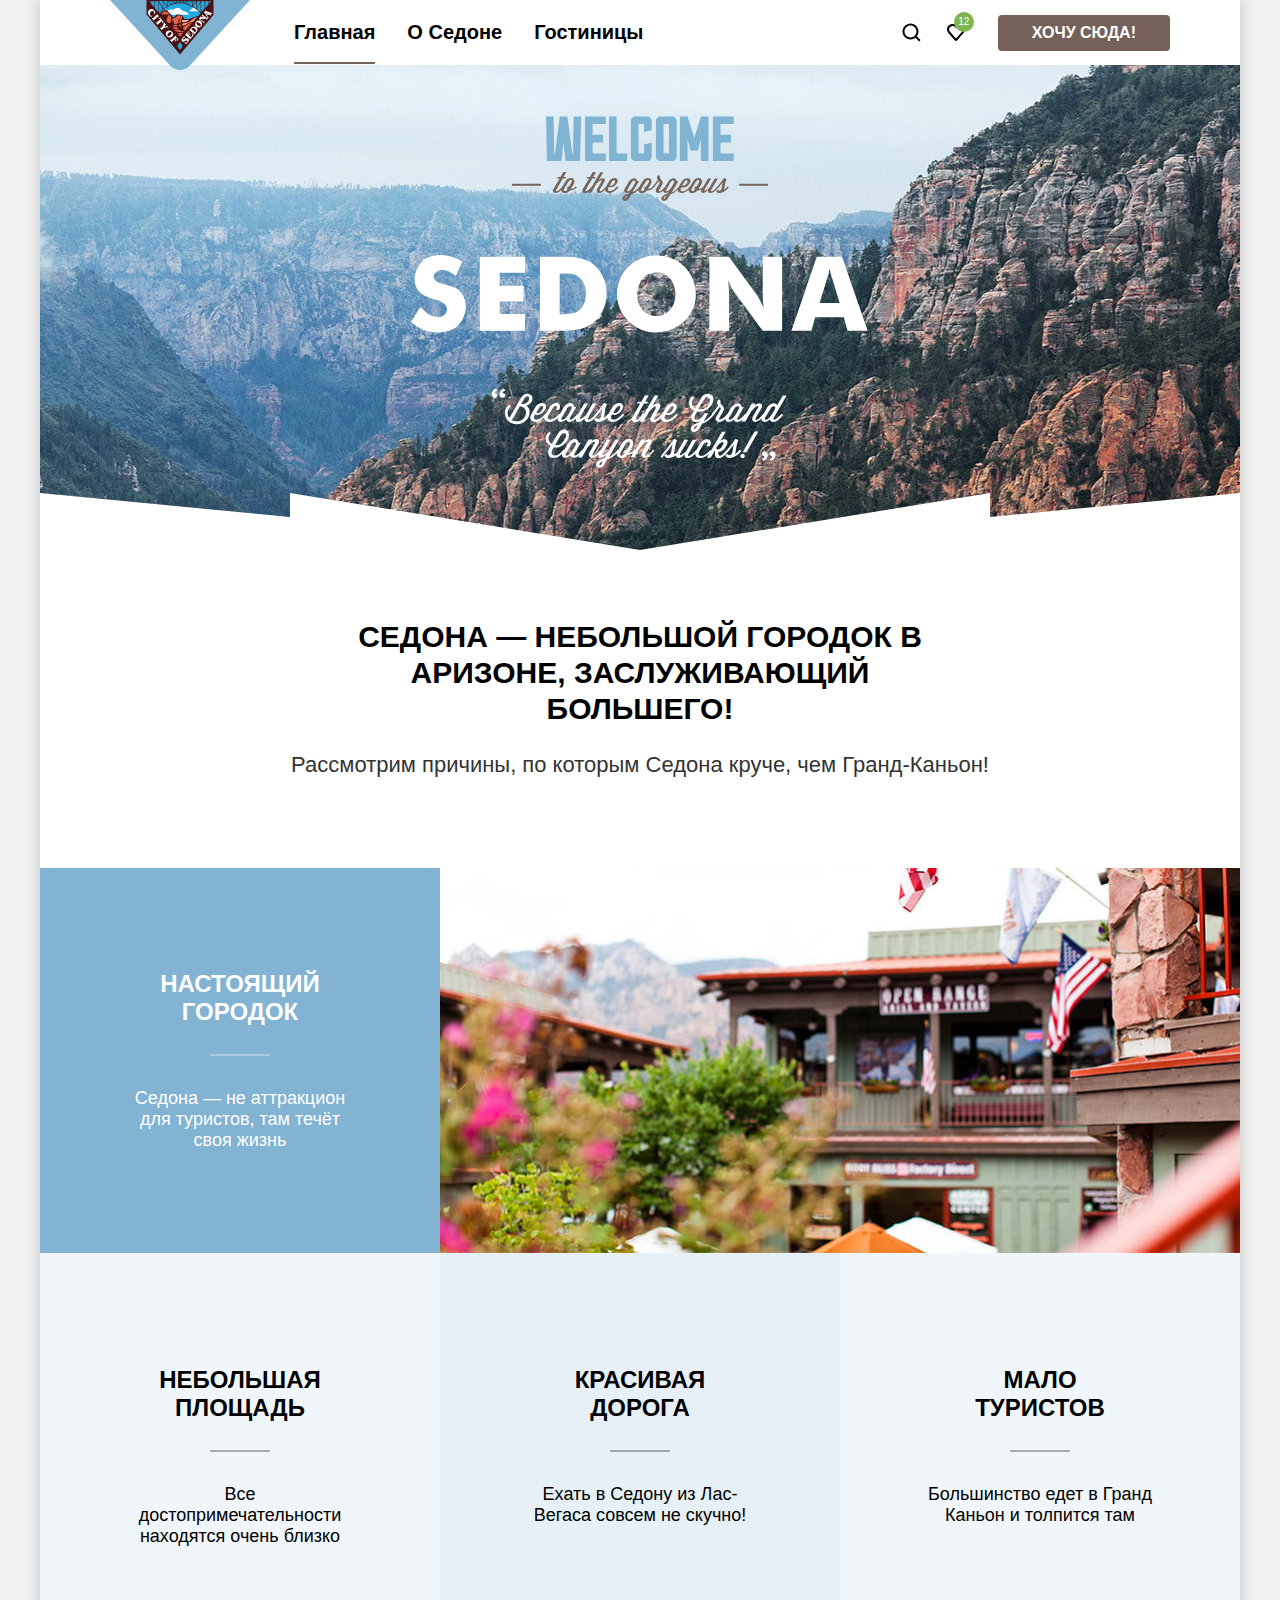
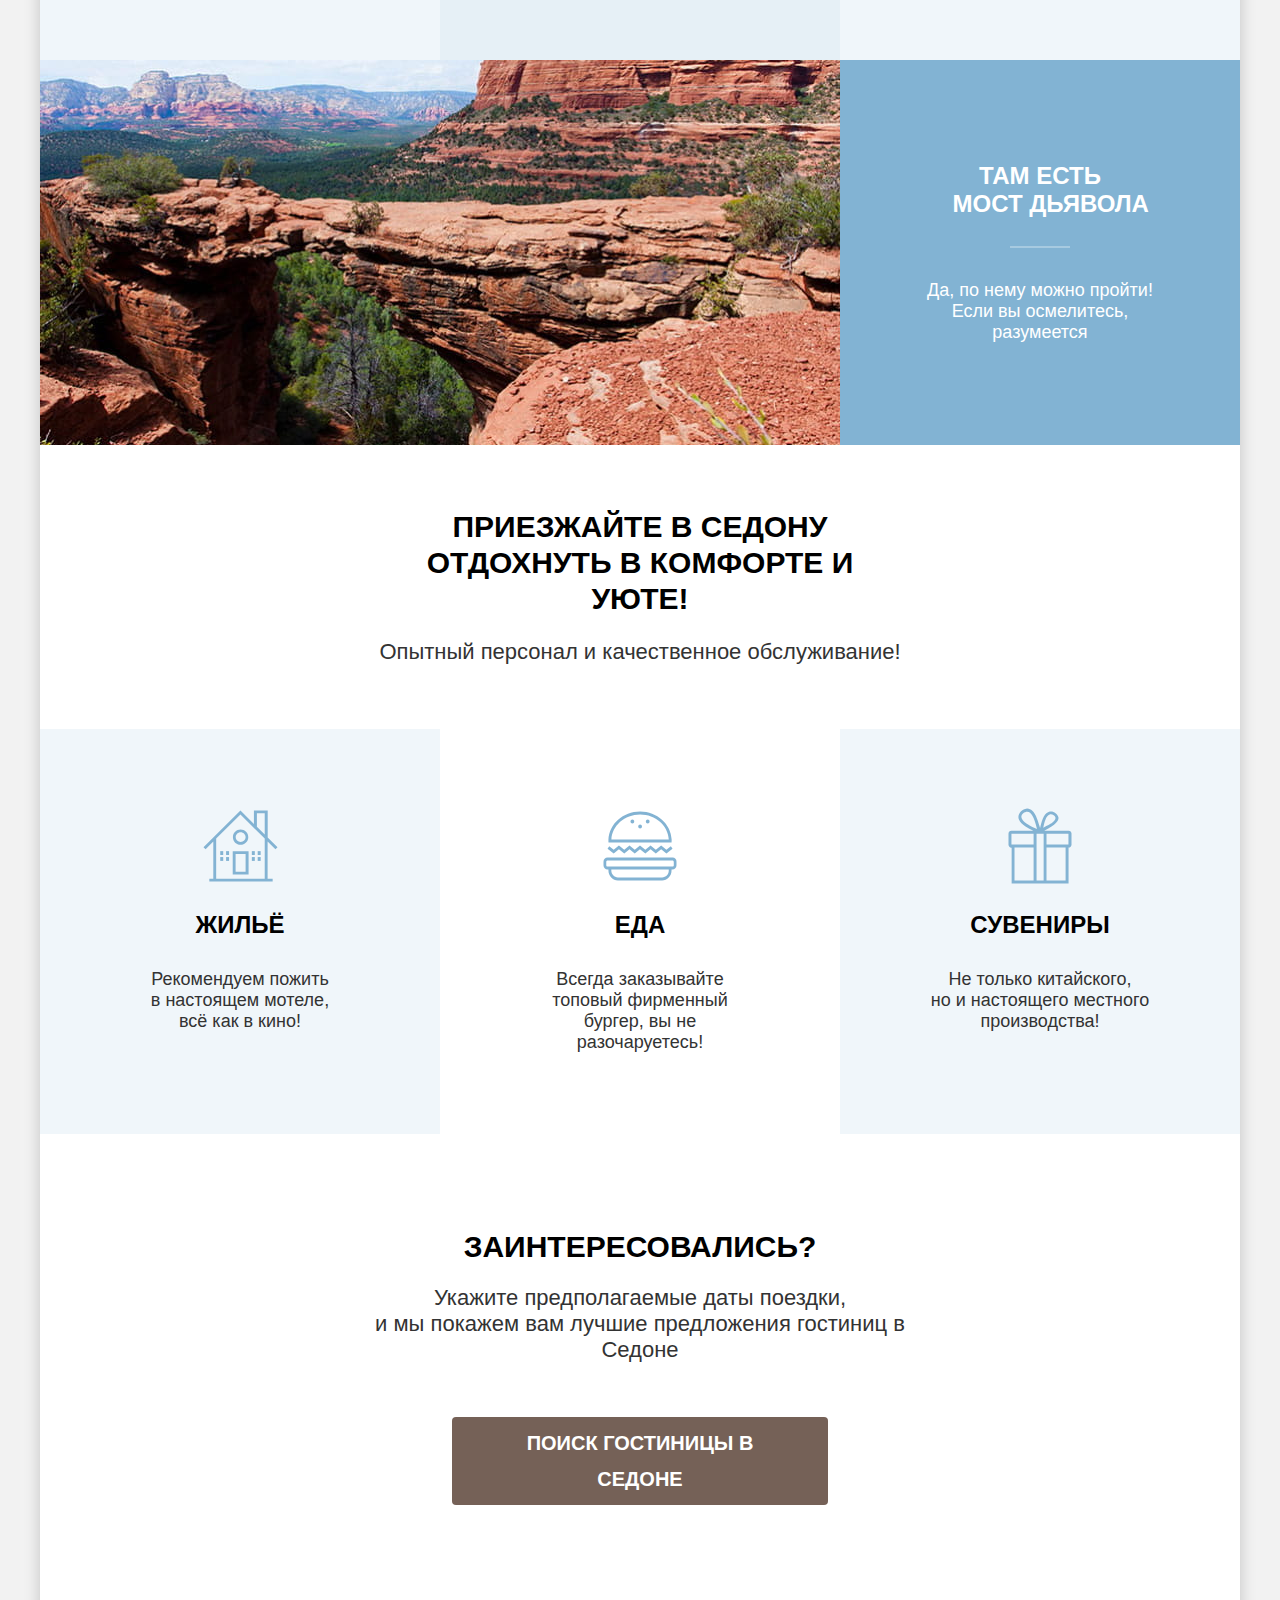
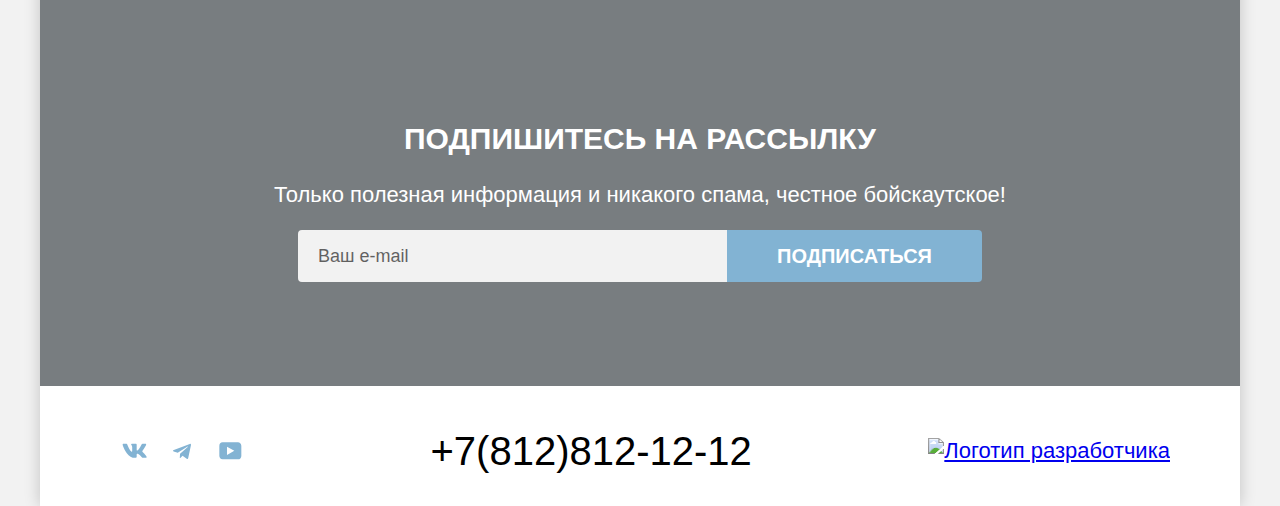
==== commit c0a9a5c9: "финальные правки" ====
--- a/index.html
+++ b/index.html
@@ -3,6 +3,8 @@
   <head>
     <meta charset="utf-8">
     <title>HTML Academy: Седона</title>
+    <link rel="icon" href="favicon.ico">
+    <link rel="icon" type="image/png" href="images/favicon.png">
     <link rel="stylesheet" href="styles/styles.css">
   </head>
   <body>
@@ -14,7 +16,7 @@
         </a>
         <ul class="navigation-list">
           <li class="navigation-item">
-            <a class="navigation-link" href="index.html">Главная</a>
+            <a class="navigation-link navigation-link-current" href="index.html">Главная</a>
           </li>
           <li class="navigation-item">
             <a class="navigation-link" href="about.html">О Седоне</a>
@@ -24,40 +26,44 @@
           </li>
         </ul>
       </nav>
-      <ul class="user-list">
-        <li class="user-item">
-          <a class="user-link" href="#">
-            <img class="user-icon" src="images/icons/search.svg" alt="Иконка поиска">
-            <span class="visually-hidden">Поиск</span>
-          </a>
+      <ul class="user-menu-list">
+        <li class="user-menu-item">
+         <a class="user-menu-link" href="#">
+          <svg class="user-menu-icon" xmlns="http://www.w3.org/2000/svg" width="19" height="19" fill="none" viewBox="0 0 19 19" aria-hidden="true" focusable="false">
+            <path d="m18.5 17.008-3.7-3.68c1-1.292 1.7-2.983 1.7-4.872C16.5 4.08 12.9.5 8.5.5s-8 3.68-8 8.055c0 4.376 3.6 7.956 8 7.956 1.8 0 3.5-.597 4.9-1.69l3.7 3.679 1.4-1.492Zm-10-2.486c-3.3 0-6-2.685-6-5.967 0-3.282 2.7-5.967 6-5.967s6 2.685 6 5.967c0 3.282-2.7 5.967-6 5.967Z"/>
+          </svg>
+          <span class="visually-hidden">Поиск</span>
+         </a>
         </li>
-        <li class="user-item">
-          <a class="user-link" href="#">
-            <img class="user-icon" src="images/icons/heart.svg" alt="Иконка - избранное">
-            <span class="visually-hidden">Избранное</span>
-          </a>
+        <li class="user-menu-item">
+         <a class="user-menu-link favourites-link" href="#">
+          <svg class="user-menu-icon" xmlns="http://www.w3.org/2000/svg" width="18" height="17" fill="none" viewBox="0 0 18 17" aria-hidden="true" focusable="false">
+            <path d="M8.9 17c-.3 0-.6-.1-.8-.4-5.4-6.1-6.7-7.5-7-7.9C.4 7.8 0 6.6 0 5.4 0 2.4 2.4 0 5.5 0 6.8 0 8 .5 9 1.3 10 .5 11.3 0 12.5 0c3 0 5.5 2.4 5.5 5.4 0 1.3-.5 2.5-1.3 3.4l-7 7.9c-.2.2-.4.3-.8.3Zm-6-9.5c.3.4 3.5 4 6.1 6.9l6.2-7c.5-.5.7-1.2.7-2 0-1.8-1.5-3.3-3.3-3.3-1 0-2 .5-2.7 1.3-.3.3-.6.4-.9.4-.3 0-.6-.2-.8-.4-.7-.8-1.7-1.3-2.7-1.3-1.8 0-3.3 1.5-3.3 3.3-.1.9.3 1.6.7 2.1-.1 0-.1 0 0 0Z"/>
+          </svg>
+          <span class="visually-hidden">Избранное</span>
+         </a>
         </li>
-        <li class="user-item">
-          <a class="button user-item-button button-brown" href="#">Хочу сюда!</a>
+        <li class="user-menu-item">
+         <a class="button user-menu-button brown-button" href="#">Хочу сюда!</a>
         </li>
-      </ul>
+       </ul>
     </header>
-    <main class="main-container main-index">
-      <section class="hero">
+    <main class="main-index main-container">
+      <section class="welcome">
         <h1 class="visually-hidden">Добро пожаловать в Седону</h1>
         <img class="welcome-logo" src="images/welcome.svg" width="458" height="352" alt="Добро пожаловать в Седону">
       </section>
       <section class="advantages">
-        <div class="container-about">
-          <h2 class="advantages-title">Седона — небольшой городок в Аризоне, заслуживающий большего!</h2>
-          <p class="advantages-description">Рассмотрим причины, по которым Седона круче, чем Гранд-Каньон!</p>
-        </div>
+        <h2 class="advantages-title headline">Седона — небольшой городок в Аризоне, заслуживающий большего!</h2>
+        <p class="advantages-description text-gray">Рассмотрим причины, по которым Седона круче, чем Гранд-Каньон!</p>
         <ul class="advantages-list">
-          <li class="advantages-item advantages-item-white">
-            <h3 class="advantages-item-title">Настоящий городок</h3>
-            <p class="advantages-item-description">Седона - не аттракцион для туристов, там течёт своя жизнь</p>
+          <li class="advantages-item advantages-item-blue">
+            <div class="advantages-container">
+              <h3 class="advantages-item-title">Настоящий городок</h3>
+              <p class="advantages-item-description">Седона — не аттракцион для туристов, там течёт своя жизнь</p>
+            </div>
+            <img class="advantages-photo-sedona" src="images/photo-1.jpeg" width="800" height="385" alt="Фото города Седона">
           </li>
-          <img class="advantages-photo-sedona" src="images/photo-1.jpeg" width="800" height="385" alt="Фото города Седона">
           <li class="advantages-item">
             <h3 class="advantages-item-title">Небольшая площадь</h3>
             <p class="advantages-item-description">Все достопримечательности находятся очень близко</p>
@@ -70,48 +76,47 @@
             <h3 class="advantages-item-title">Мало туристов</h3>
             <p class="advantages-item-description">Большинство едет в Гранд Каньон и толпится там</p>
           </li>
-          <li class="advantages-item advantages-item-white">
-            <h3 class="advantages-item-title">Там есть мост дьявола</h3>
-            <p class="advantages-item-description">Да, по нему можно пройти! Если вы осмелитесь, разумеется</p>
-          </li>
-          <img class="advantages-photo-devil" src="images/photo-2.jpeg" width="800" height="385" alt="Фото моста Дьявола">
-        </ul>
-      </section>
-      <section class="services">
-        <div class="services-container">
-          <h2 class="services-title">Приезжайте в Седону отдохнуть<br> в комфорте и уюте!</h2>
-          <p class="services-description">Опытный персонал и качественное обслуживание!</p>
-        </div>
-        <ul class="services-list">
-          <li class="services-item">
-            <img class="services-item-logo" src="images/icons/house.svg" alt="Логотип дома">
-            <h3 class="services-item-title">Жилье</h3>
-            <p class="services-item-description">Рекомендуем пожить в настоящем мотеле, все как в кино!</p>
-          </li>
-          <li class="services-item">
-            <img class="services-item-logo" src="images/icons/food.svg" alt="Логотип бургера">
-            <h3 class="services-item-title">Еда</h3>
-            <p class="services-item-description">Всегда заказывайте топовый фирменный бургер, вы не разочаруетесь!</p>
-          </li>
-          <li class="services-item">
-            <img class="services-item-logo" src="images/icons/present.svg" alt="Логотип подарка">
-            <h3 class="services-item-title">Сувениры</h3>
-            <p class="services-item-description">Не только китайского, но и настоящего местного производства!</p>
+          <li class="advantages-item advantages-item-blue">
+            <img class="advantages-photo-devil" src="images/photo-2.jpeg" width="800" height="385" alt="Фото моста Дьявола">
+            <div class="advantages-container">
+              <h3 class="advantages-item-title">Там есть мост&nbsp;дьявола</h3>
+              <p class="advantages-item-description">Да, по нему можно пройти! Если вы осмелитесь, разумеется</p>
+            </div>
           </li>
         </ul>
       </section>
+      <section class="service">
+        <h2 class="service-heading headline">Приезжайте в Седону отдохнуть в комфорте и уюте!</h2>
+        <p class="service-text text-gray">Опытный персонал и качественное обслуживание!</p>
+        <ul class="service-list">
+          <li class="service-item">
+            <h3 class="service-title">Жильё</h3>
+            <p class="service-description text-gray">Рекомендуем пожить в&nbsp;настоящем мотеле,
+              всё&nbsp;как&nbsp;в кино!</p>
+          </li>
+          <li class="service-item">
+            <h3 class="service-title">Еда</h3>
+            <p class="service-description text-gray">Всегда заказывайте
+              топовый&nbsp;фирменный бургер, вы не разочаруетесь!</p>
+          </li>
+          <li class="service-item">
+            <h3 class="service-title">Сувениры</h3>
+            <p class="service-description text-gray">Не только китайского,
+              но&nbsp;и&nbsp;настоящего местного производства!</p>
+          </li>
+        </ul>
       <section class="search-hotels">
         <h2 class="search-hotels-title headline">Заинтересовались?</h2>
-        <p class="search-hotels-description">Укажите предполагаемые даты поездки,<br> и мы покажем вам лучшие предложения гостиниц в Седоне</p>
-        <a class="button button-search" href="#">Поиск гостиницы в Седоне</a>
+        <p class="search-hotels-description text-gray">Укажите предполагаемые даты поездки,<br>и мы покажем вам лучшие предложения гостиниц в Седоне</p>
+        <a class="button button-search-hotels brown-button" href="#">Поиск гостиницы в Седоне</a>
       </section>
-      <section class="subscribe">
-        <h2 class="subscribe-title headline">Подпишитесь на рассылку</h2>
-        <p class="subscribe-discription">Только полезная информация и никакого спама, честное бойскаутское!</p>
-        <form action="subscribe-form" action="https://echo.htmlacademy.ru/" method="post">
-          <label class="visually-hidden" for="subscribe-email">Email</label>
-          <input class="subscribe-field field" placeholder="email@example.com" type="email" name="subscribe-email" id="subscribe-email" required>
-          <button class="button button-subscribe button-blue" type="submit">Подписаться</button>
+      <section class="subscibe-index">
+        <h2 class="subscibe-title headline">Подпишитесь на рассылку</h2>
+        <p class="subscibe-desription">Только полезная информация и никакого спама, честное бойскаутское!</p>
+        <form class="subscibe-form" action="https://echo.htmlacademy.ru/" method="post" >
+          <label class="visually-hidden" for="email-user">Email</label>
+          <input class="subscibe-email field" name="email-user" id="email-user" placeholder="Ваш e-mail" type="email">
+          <button class="subscibe-button button blue-button" type="submit">Подписаться</button>
         </form>
       </section>
     </main>
--- a/styles/styles.css
+++ b/styles/styles.css
@@ -20,22 +20,14 @@
 
 body {
   margin: 0;
+  display: flex;
+  flex-direction: column;
   min-height: 100%;
-  display: flex;
-  flex-direction: column;
   font-family: "PT Sans", sans-serif;
-  font-weight: 400;
   font-size: 22px;
   line-height: 26px;
   color: #000000;
   background-color: #F2F2F2;
-}
-
-.page-container {
-  width: 1200px;
-  margin: 0 auto;
-  background-color: #FFFFFF;
-  box-shadow: 0 0 15px rgba(0, 0, 0, 0.2);
 }
 
 .visually-hidden {
@@ -47,13 +39,6 @@
   border: 0;
   clip: rect(0 0 0 0);
   overflow: hidden;
-}
-
-.headline {
-  font-weight: 700;
-  font-size: 30px;
-  line-height: 36px;
-  text-transform: uppercase;
 }
 
 .button {
@@ -71,15 +56,27 @@
   cursor: pointer;
 }
 
-.button-blue {
+.blue-button:hover,
+.blue-button:focus {
   background-color: #68A2CA;
-}
-
-.button-brown {
-  background-color: #756157;
-}
-
-
+  outline: none;
+}
+
+.brown-button:hover,
+.brown-button:focus {
+  background-color: #615048;
+  outline: none;
+}
+
+.brown-button:active,
+.blue-button:active,
+.button-reset:active {
+  color:rgba(255, 255, 255, 0.3);
+}
+
+.button:disabled {
+  background-color: #E5E5E5;
+}
 
 .field {
   box-sizing: border-box;
@@ -90,6 +87,13 @@
   border: 0;
 }
 
+.page-container {
+  width: 1200px;
+  margin: 0 auto;
+  background-color: #FFFFFF;
+  box-shadow: 0 0 15px rgba(0, 0, 0, 0.2);
+}
+
 /* Header */
 
 .page-header {
@@ -100,6 +104,13 @@
 .navigation {
   display: flex;
   width: 650px;
+}
+
+.header-logo {
+  display: block;
+  width: 138px;
+  margin-right: 30px;
+  margin-bottom: -11px;
 }
 
 .navigation-list {
@@ -110,20 +121,36 @@
   list-style-type: none;
 }
 
-.navigation-item {
+.navigation-link {
+  display: block;
+  position: relative;
   padding: 20px 16px;
-}
-
-.navigation-link {
   font-size: 20px;
   line-height: 24px;
-  color: #000000;
   font-weight: 700;
-  text-align: center;
+  color: inherit;
   text-decoration: none;
 }
 
-.user-list {
+.navigation-link:hover,
+.navigation-link:focus {
+  color: #615048;
+}
+
+.navigation-link:focus,
+.user-link:focus {
+  outline-offset: -1px;
+}
+
+.navigation-link-current::after {
+  content: '';
+  position: absolute;
+  left: 16px;
+  right: 16px;
+  bottom: 0;
+  border-bottom: 2px solid #756257;
+}
+.user-menu-list {
   display: flex;
   align-items: center;
   margin: 0;
@@ -133,11 +160,11 @@
   list-style: none;
 }
 
-.user-item:last-child {
+.user-menu-item:last-child {
   margin-left: 20px;
 }
 
-.user-link {
+.user-menu-link {
   display: flex;
   position: relative;
   min-width: 44px;
@@ -164,19 +191,40 @@
   text-align: center;
 }
 
-.user-icon {
+.user-menu-icon {
   margin: auto;
   fill: #000000;
 }
 
-.user-item-button {
+.user-menu-link:hover .user-menu-icon,
+.user-menu-link:focus .user-menu-icon {
+  fill: #615048;
+}
+
+.user-menu-button {
   padding: 8px 34px;
-}
-
-/* Main */
-
-.main-container {
-  flex-grow: 1;
+  background-color: #756157;
+}
+
+.text-gray {
+  color: #333333;
+}
+
+.headline {
+  font-weight: 700;
+  font-size: 30px;
+  line-height: 36px;
+  text-transform: uppercase;
+}
+
+/* Welcome */
+
+.welcome {
+  background-image: url(../images/index-background.jpeg);
+  background-repeat: no-repeat;
+  background-size: 100% auto;
+  background-color: #787d80;
+  padding-top: 51px;
 }
 
 .welcome-logo {
@@ -184,13 +232,13 @@
   margin: 0 auto;
 }
 
-.hero {
-  background-image: url(../images/index-background.jpeg);
-  background-repeat: no-repeat;
-  background-size: 100% auto;
-  min-height: 485px;
-  max-width: 100%;
-  background-color: #D9EAF2
+.welcome::after {
+  content: "";
+  display: block;
+  background-image: url(../images/welcome-vector.svg);
+  width: 100%;
+  height: 57px;
+  margin-top: 25px;
 }
 
 /* Advantages */
@@ -200,117 +248,143 @@
   padding-top: 69px;
 }
 
+.advantages-title {
+  width: 630px;
+  margin: 0 auto 25px;
+}
+
+.advantages-description {
+  margin-top: 0;
+  margin-bottom: 90px;
+}
+
 .advantages-list {
   margin: 0;
   padding: 0;
+  display: grid;
+  grid-template-columns: repeat(3, 400px);
   list-style-type: none;
-  display: flex;
-  flex-wrap: wrap;
 }
 
 .advantages-item {
+  box-sizing: border-box;
   background-color: rgba(131, 179, 211, 0.12);
-  width: 400px;
-  height: 385px;
-}
-
-.container-about {
-  margin: 0;
-  padding: 0;
-  width: 700px;
-  margin: 0 auto;
-}
-
-.advantages-title {
-  font-size: 30px;
-  line-height: 36px;
+}
+
+.advantages-item:not(.advantages-item-blue) {
+  padding: 113px 84px;
+}
+
+.advantages-container {
+  box-sizing: border-box;
+  padding: 0 85px;
+}
+
+.advantages-list .advantages-item-blue {
+  display: flex;
+  grid-column: 1 / -1;
+  align-items: center;
+  background-color: #82B3D3;
+  color: #FFFFFF;
+}
+
+.advantages-item-title {
+  position: relative;
+  width: 175px;
+  margin: 0 auto 62px;
+}
+
+.advantages-item-title::after{
+  content: '';
+  position: absolute;
+  width: 60px;
+  height: 2px;
+  background-color: rgba(0, 0, 0, 0.3);
+  bottom: -30px;
+  right: 50%;
+  margin-right: -30px;
+}
+
+.advantages-container .advantages-item-title::after {
+  background-color: rgba(255, 255, 255, 0.3);
+}
+
+.advantages-item-description {
+  margin: 0;
+}
+
+.advantages-item-title,
+.service-title {
   font-weight: 700;
-  text-transform: uppercase;
-  text-align: center;
-  padding-top: 70px;
-}
-
-.advantages-description {
-  font-size: 22px;
-  line-height: 26px;
-  color: #333333;
-  padding-bottom: 70px;
-}
-
-.advantages-item-title {
   font-size: 24px;
   line-height: 28px;
   text-transform: uppercase;
 }
 
-.advantages-item-discription {
-  font-size: 24px;
-  line-height: 28px;
-  text-transform: uppercase;
-}
-
-.advantages-item-white {
-  color: #FFFFFF;
-  background-color: #82B3D3;
-}
-
-.advantages-item-gray {
+.advantages-item-description {
+  font-weight: 400;
+  font-size: 18px;
+  line-height: 21px;
+}
+
+.advantages-item:nth-child(3) {
   background-color: rgba(131, 179, 211, 0.2);
 }
 
-/* Services */
-
-.services {
-  width: 1200px;
-  margin: 0;
-  padding: 0;
-  text-align: center;
-  background-color: #FFFFFF;
-}
-
-.services-list {
-  display: flex;
-  justify-content: space-between;
-  margin: 0;
-  padding: 0;
-  list-style-type: none;
-}
-
-.services-container {
-  display: flex;
-  flex-direction: column;
-  justify-content: center;
-  align-items: center;
-  width: 1200px;
-  height: 246px;
-}
-
-.services-title {
-  font-size: 30px;
-  line-height: 36px;
-  font-weight: 700;
-  text-transform: uppercase;
+/* service */
+
+.service {
   text-align: center;
   padding-top: 64px;
 }
 
-.services-description {
-  font-size: 22px;
-  line-height: 26px;
+.service-heading {
+  margin: 0 auto 20px;
+  width: 505px;
+}
+
+.service-text {
+  margin-bottom: 64px;
+}
+
+.service-list {
+  display: grid;
+  grid-template-columns: repeat(3, 400px);
+  margin: 0;
+  padding: 0;
+  list-style-type: none;
+}
+
+.service-item {
+  padding: 182px 85px 0;
+  background-repeat: no-repeat;
+}
+
+.service-item:first-child {
+  background-image: url(../images/icons/house.svg);
+  background-size: 75px 72px;
+  background-position: center top 81px;
+  background-color: rgba(131, 179, 211, 0.12);
+}
+
+.service-item:nth-child(2) {
+  background-image: url(../images/icons/food.svg);
+  background-size: 74px 70px;
+  background-position: center top 82px;
+}
+
+.service-item:last-child {
+  background-image: url(../images/icons/present.svg);
+  background-size: 64px 76px;
+  background-position: center top 79px;
+  background-color: rgba(131, 179, 211, 0.12);
+}
+
+.service-description {
+  margin: 30px 0 81px;
+  font-size: 18px;
+  line-height: 21px;
   color: #333333;
-  padding-bottom: 64px;
-}
-
-.services-item {
-  background-color: rgba(131, 179, 211, 0.12);
-  width: 400px;
-  height: 385px;
-}
-
-.services-item-title {
-  font-size: 24px;
-  line-height: 28px;
-  text-transform: uppercase;
 }
 
 /* Search hotels */
@@ -320,16 +394,25 @@
   text-align: center;
 }
 
-.search-hotels-title {
+.search-hotels-title,
+.subscribe-title {
   margin: 0 0 20px;
+}
+
+.service-title {
+  margin: 0;
 }
 
 .search-hotels-description {
   width: 592px;
+}
+
+.search-hotels-description,
+.subscribe-description {
   margin: 0 auto 54px;
 }
 
-.button-search {
+.button-search-hotels {
   display: block;
   box-sizing: border-box;
   margin: 0 auto;
@@ -343,7 +426,7 @@
 
 /* Subscribe */
 
-.subscribe {
+.subscibe-index {
   background-color: #787d80;
   background-image: url(../images/subscribe.jpeg);
   background-repeat: no-repeat;
@@ -353,24 +436,34 @@
   padding: 96px 0 104px;
 }
 
-.subscribe-description {
+.subscibe-description {
   width: 475px;
 }
 
-.subscribe-form {
+.subscibe-form {
   display: flex;
   width: 684px;
   margin: 0 auto;
 }
 
-.subscribe-email {
+.subscibe-email {
   flex-grow: 1;
   padding: 11px 17px;
   border-radius: 4px 0 0 4px;
   border: 3px solid #F2F2F2;
 }
 
-.button-subscribe {
+.subscibe-email::placeholder {
+  color:#000000;
+  opacity: 0.6;
+}
+
+.subscibe-email:focus {
+  border: 3px solid #83B3D3;
+  outline: none;
+}
+
+.subscibe-button {
   padding: 8px 50px;
   background-color: #82B3D3;
   font-size: 20px;
@@ -378,13 +471,6 @@
   border-radius: 0 4px 4px 0;
 }
 
-.subscribe-field {
-  flex-grow: 1;
-  padding: 11px 17px;
-  border-radius: 4px 0 0 4px;
-  border: 3px solid #F2F2F2;
-}
-
 /* Footer */
 
 .page-footer {
@@ -401,18 +487,18 @@
   margin: 0;
   padding: 0;
   max-width: 200px;
-  list-style: none;
+  list-style-type: none;
 }
 .social-item {
   display: flex;
-  width: 48px;
-  height: 40px;
+  min-width: 48px;
+  min-height: 40px;
 }
 
 .social-link {
   display: flex;
-  width: 48px;
-  height: 40px;
+  min-width: 48px;
+  min-height: 40px;
 }
 
 .social-icon {
@@ -435,3 +521,509 @@
   color: inherit;
   text-decoration: none;
 }
+
+/* Catalog */
+
+/* header-inner */
+
+.header-inner {
+  background-image: url(../images/search-background.jpeg);
+  background-color: #787d80;
+  background-repeat: no-repeat;
+  background-size: cover;
+  color: #ffffff;
+  font-size: 18px;
+  padding: 35px 70px 70px;
+}
+
+.header-inner-title {
+  margin: 0;
+  margin-bottom: 8px;
+  font-weight: 700;
+  font-size: 60px;
+  line-height: 78px;
+}
+
+.breadcrumbs-list {
+  display: flex;
+  align-items: center;
+  margin: 0;
+  padding: 0;
+  margin-bottom: 40px;
+  list-style-type: none;
+}
+
+.breadcrumbs-item {
+  position: relative;
+  min-width: 12px;
+  margin-right: 28px;
+}
+
+.breadcrumbs-item::before {
+  content: "";
+  position: absolute;
+  width: 8px;
+  height: 21px;
+  right: 0;
+  margin-right: -18px;
+  background-image: url(../images/breadcrumbs/arrow.svg);
+  background-repeat: no-repeat;
+  background-position: center bottom 5px;
+}
+
+.breadcrumbs-item:last-child::before {
+  content: none;
+}
+
+.breadcrumbs-link {
+  display: block;
+  font-size: 16px;
+  line-height: 21px;
+  color: inherit;
+  text-decoration: none;
+}
+
+.breadcrumbs-link-home {
+  width: 13px;
+  height: 21px;
+  background-image: url(../images/breadcrumbs/home.svg);
+  background-repeat: no-repeat;
+  background-size: 12px 12px;
+  background-position: center bottom 4px;
+}
+
+.breadcrumbs-link:hover {
+  opacity: 0.6;
+}
+
+.breadcrumbs-link:active {
+  opacity: 0.3;
+}
+
+/* Catalog filter */
+
+.catalog-filter {
+  display: flex;
+  flex-wrap: wrap;
+}
+
+.catalog-filter-group {
+  padding: 0;
+  margin: 0;
+  border: none;
+}
+
+.catalog-filter-group:first-child,
+.catalog-filter-group:nth-child(3) {
+  margin-right: 70px;
+}
+
+.catalog-filter-group:nth-child(2) {
+  margin-right: auto;
+}
+
+.catalog-filter-title {
+  position: relative;
+  font-weight: 700;
+  font-size: 20px;
+  line-height: 24px;
+  margin-bottom: 32px;
+  padding: 0;
+}
+
+.catalog-filter-list {
+  margin: 0;
+  padding: 0;
+  list-style-type: none;
+}
+
+.catalog-filter-item:not(:last-child) {
+  margin-bottom: 16px;
+}
+
+.control {
+  display: block;
+  position: relative;
+  padding-left: 36px;
+  line-height: 23px;
+  cursor: pointer;
+}
+
+.control:hover {
+  opacity: 0.6;
+}
+
+.control-input:focus + .control-mark {
+  outline: 3px solid #83b3d3;
+}
+
+.control:active {
+  opacity: 0.3;
+}
+
+.control-mark {
+  position: absolute;
+  width: 20px;
+  height: 20px;
+  background-color: #ffffff;
+  border-radius: 4px;
+  left: 0;
+}
+
+.control-input[type="checkbox"]:checked + .control-mark {
+  background-image: url(../images/icons/icon-check.svg);
+  background-repeat: no-repeat;
+  background-position: left 4px bottom 3px;
+}
+
+.control-input[type="radio"] + .control-mark {
+  border-radius: 50%;
+}
+
+.control-input[type="radio"]:checked + .control-mark::before {
+  content: "";
+  position: absolute;
+  width: 10px;
+  height: 10px;
+  border-radius: 50%;
+  background-color: #3f5e72;
+  top: 5px;
+  left: 5px;
+}
+
+/* Price filter */
+
+.catalog-filter-group:nth-child(3) {
+  width: 288px;
+}
+
+.catalog-filter-group:last-child {
+  width: 191px;
+  margin-top: 56px;
+}
+
+.wrapper-inputs {
+  display: flex;
+}
+
+.catalog-filter-price {
+  position: relative;
+  width: 143px;
+  padding: 12px 20px;
+  font-weight: 700;
+}
+
+.filter-price-min {
+  margin-right: 2px;
+  border-radius: 4px 0 0 4px;
+}
+
+.filter-price-max {
+  border-radius: 0 4px 4px 0;
+}
+
+.filling-field::before,
+.filling-field::after {
+  content: "от";
+  position: absolute;
+  font-family: inherit;
+  font-size: 18px;
+  line-height: 24px;
+  width: 17px;
+  height: 24px;
+  right: -5px;
+  bottom: -68px;
+  z-index: 1;
+  color: #000000;
+  opacity: 0.3;
+}
+
+.filling-field::after {
+  content: "до";
+  right: -150px;
+}
+
+.range {
+  position: relative;
+  margin-top: 44px;
+  height: 4px;
+  background-color: #9a9898;
+}
+
+.range-bar {
+  position: absolute;
+  width: 226px;
+  height: 4px;
+  background-color: #ffffff;
+}
+
+.range-toggle {
+  position: absolute;
+  width: 20px;
+  height: 20px;
+  background-color: #ffffff;
+  border: none;
+  border-radius: 5px;
+  cursor: pointer;
+  top: -8px;
+}
+
+.toggle-max {
+  right: 0;
+}
+
+/* Button filter */
+
+.button-filter {
+  width: 191px;
+  padding: 8px 0;
+  text-align: center;
+}
+
+.button-apply {
+  background-color: #82b3d3;
+}
+
+.button-reset {
+  box-sizing: border-box;
+  padding: 5px 0;
+  border: 3px solid transparent;
+  margin-top: 32px;
+  background-color: transparent;
+}
+
+.button-reset:hover {
+  color: rgba(255, 255, 255, 0.6);
+}
+
+.button-reset:active {
+  color: rgba(255, 255, 255, 0.3);
+}
+
+.button-reset:disabled {
+  color: rgba(255, 255, 255, 0.1);
+  background-color: transparent;
+}
+
+.button-reset:focus {
+  border: 3px solid #83b3d3;
+  outline: none;
+}
+
+/* Search result */
+
+.search-result {
+  display: flex;
+  padding: 50px 70px 40px;
+  align-items: center;
+}
+
+.select-control {
+  box-sizing: border-box;
+  height: 49px;
+  width: 292px;
+  margin-left: auto;
+  margin-right: 70px;
+  padding: 12px 54px 12px 20px;
+  border: 2px solid #e5e5e5;
+  border-radius: 4px;
+  font-family: inherit;
+  font-size: 18px;
+  line-height: 21px;
+  color: #333333;
+  background-image: url(../images/icons/select-arrow.svg);
+  background-repeat: no-repeat;
+  background-position: center right 21px;
+  -moz-appearance: none;
+  -webkit-appearance: none;
+  appearance: none;
+}
+
+.select-control:hover,
+.select-control:focus {
+  border: 2px solid #68a2ca;
+  outline: none;
+}
+
+.select-control:disabled {
+  border: 2px solid #000000;
+  opacity: 0.3;
+  pointer-events: none;
+}
+
+.button-sorting {
+  display: block;
+  box-sizing: border-box;
+  width: 48px;
+  height: 48px;
+  margin-right: 8px;
+  background-repeat: no-repeat;
+  background-size: 16px 14px;
+  background-position: center;
+  border: 2px solid #e5e5e5;
+  border-radius: 4px;
+}
+
+.button-cards {
+  background-image: url(../images/icons/icon-cards.svg);
+}
+
+.button-slides {
+  background-image: url(../images/icons/icon-slide.svg);
+}
+
+.button-list {
+  background-image: url(../images/icons/icon-list.svg);
+}
+
+.button-sorting:last-child {
+  margin: 0;
+}
+
+.button-sorting-current,
+.button-sorting:hover {
+  border: 2px solid #000000;
+}
+
+.button-sorting:focus {
+  border: 2px solid #68a2ca;
+  outline: none;
+}
+
+/* Hotel cards */
+
+.hotel-list {
+  display: grid;
+  grid-template-columns: repeat(3, 340px);
+  gap: 20px;
+  margin: 0 70px 80px;
+  padding: 0;
+  list-style-type: none;
+}
+
+.hotel-card {
+  display: grid;
+  box-sizing: border-box;
+  grid-template-columns: 140px 140px;
+  grid-template-rows: 1fr;
+  gap: 16px 20px;
+  width: 340px;
+  padding: 19px 20px;
+  border: 1px solid #e6e6e6;
+  border-radius: 4px;
+  font-size: 18px;
+  line-height: 21px;
+}
+
+.hotel-card-link {
+  grid-column: 1 / -1;
+  color: inherit;
+  text-decoration: none;
+}
+
+.hotel-card-title {
+  margin: 14px 0 0;
+  font-size: 24px;
+  line-height: 28px;
+}
+
+.hotel-card p {
+  margin: 0;
+  color: #333333;
+}
+
+.hotel-card-price {
+  text-align: right;
+}
+
+.button-card {
+  padding: 8px 0;
+}
+
+.button-detail {
+  background-color: #756157;
+}
+
+.button-select {
+  background-color: #82b3d3;
+}
+
+.hotel-card .button-select-current {
+  background-color: #7db54f;
+}
+
+.hotel-card .button-select-current:hover,
+.hotel-card .button-select-current:focus {
+  background-color: #6c9e42;
+  outline: none;
+}
+
+.hotel-card-stars {
+  background-image: url(../images/icons/star.svg);
+  background-repeat: space no-repeat;
+  background-position: left;
+}
+
+.star-4 {
+  width: 86px;
+}
+
+.star-3 {
+  width: 63px;
+}
+
+.star-2 {
+  width: 40px;
+}
+
+.hotel-card-rating {
+  background-color: #f2f2f2;
+  padding: 8px 0;
+  font-size: 16px;
+  line-height: 20px;
+  text-align: center;
+  text-transform: uppercase;
+}
+
+/* Pagination */
+
+.pagination-list {
+  display: flex;
+  align-items: center;
+  margin: 0 70px 60px;
+  padding: 0;
+  list-style-type: none;
+}
+
+.pagination-item {
+  min-width: 60px;
+  height: 60px;
+  margin-right: 8px;
+  text-align: center;
+}
+
+.pagination-link {
+  display: block;
+  background-color: #82B3D3;
+  border-radius: 4px;
+  padding: 12px 5px;
+  color: #FFFFFF;
+  font-weight: 700;
+  font-size: 20px;
+  line-height: 36px;
+  text-decoration: none;
+}
+
+.pagination-current {
+  background-color: #F2F2F2;
+  color: #000000;
+}
+
+.pagination-show-more {
+  background-color: #FFFFFF;
+  padding: 18px 0 16px;
+  color: #000000;
+  font-weight: 400;
+  font-size: 22px;
+  line-height: 26px;
+}
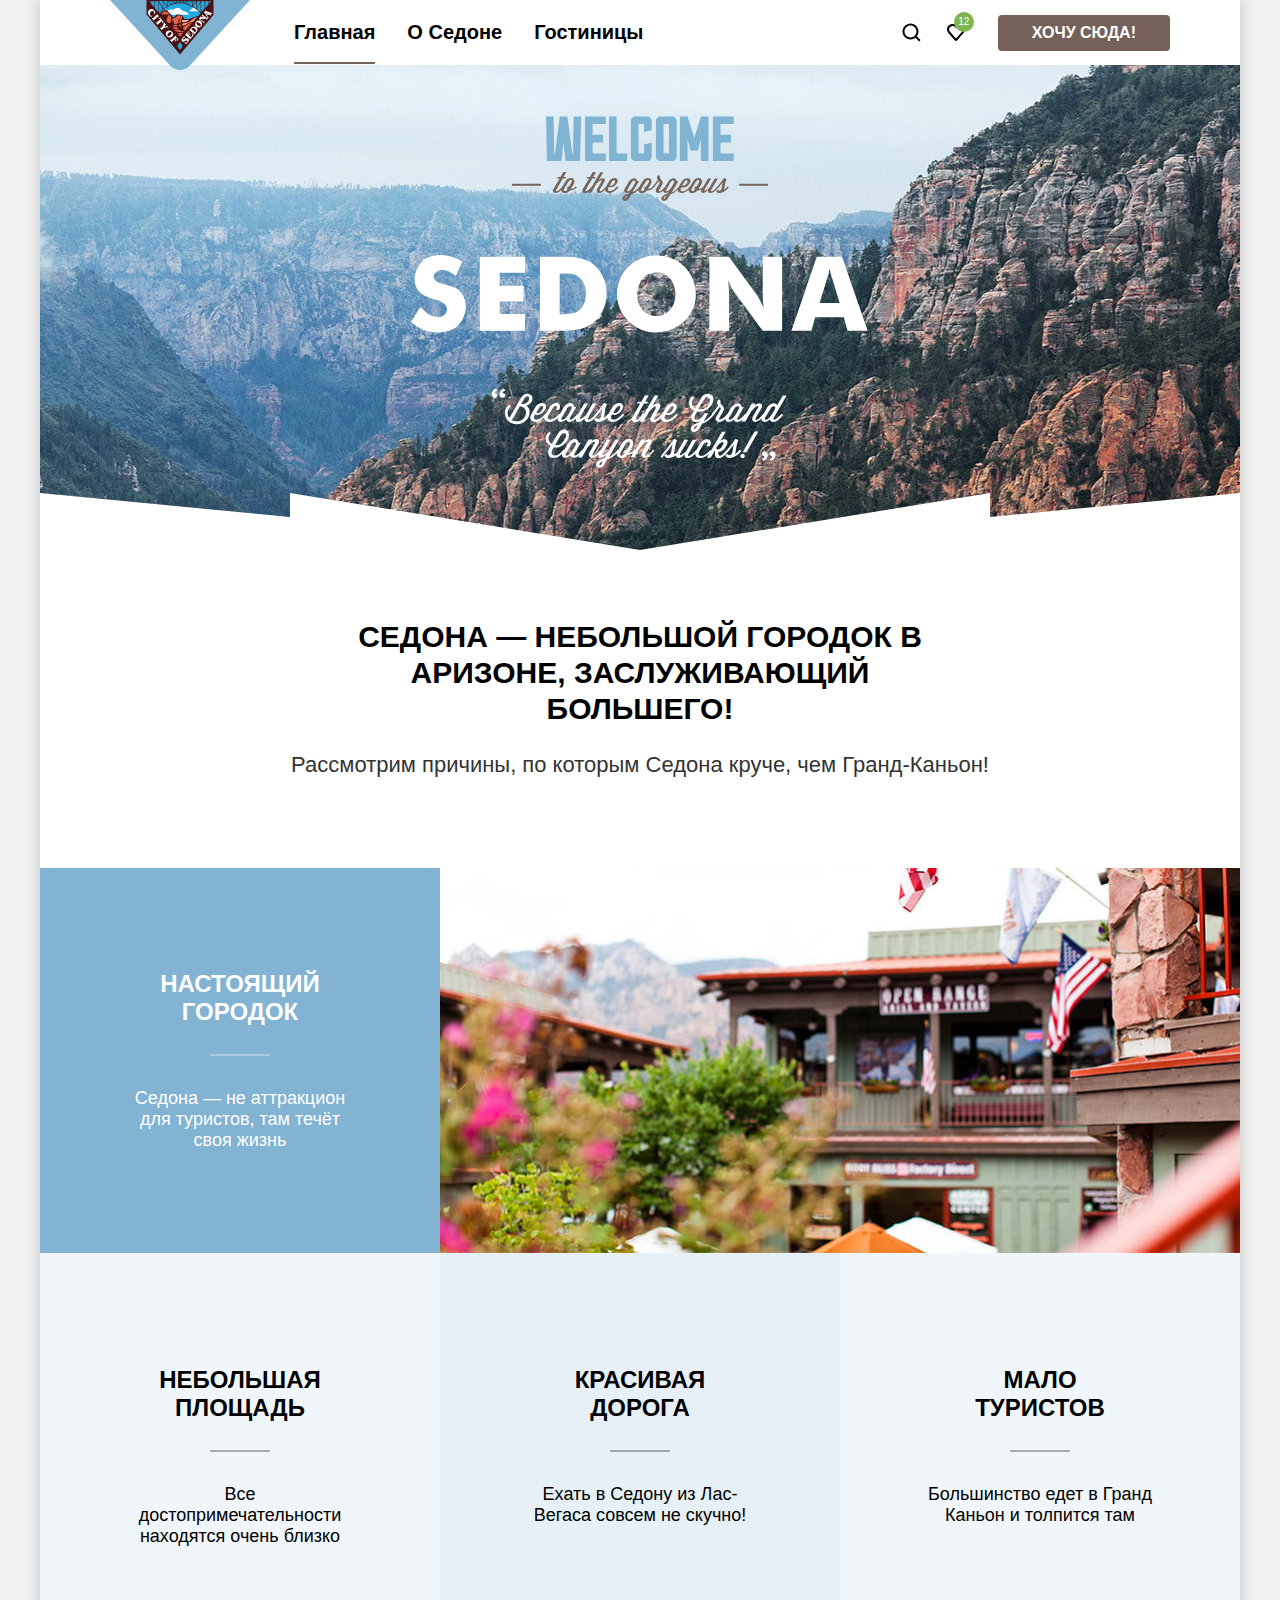
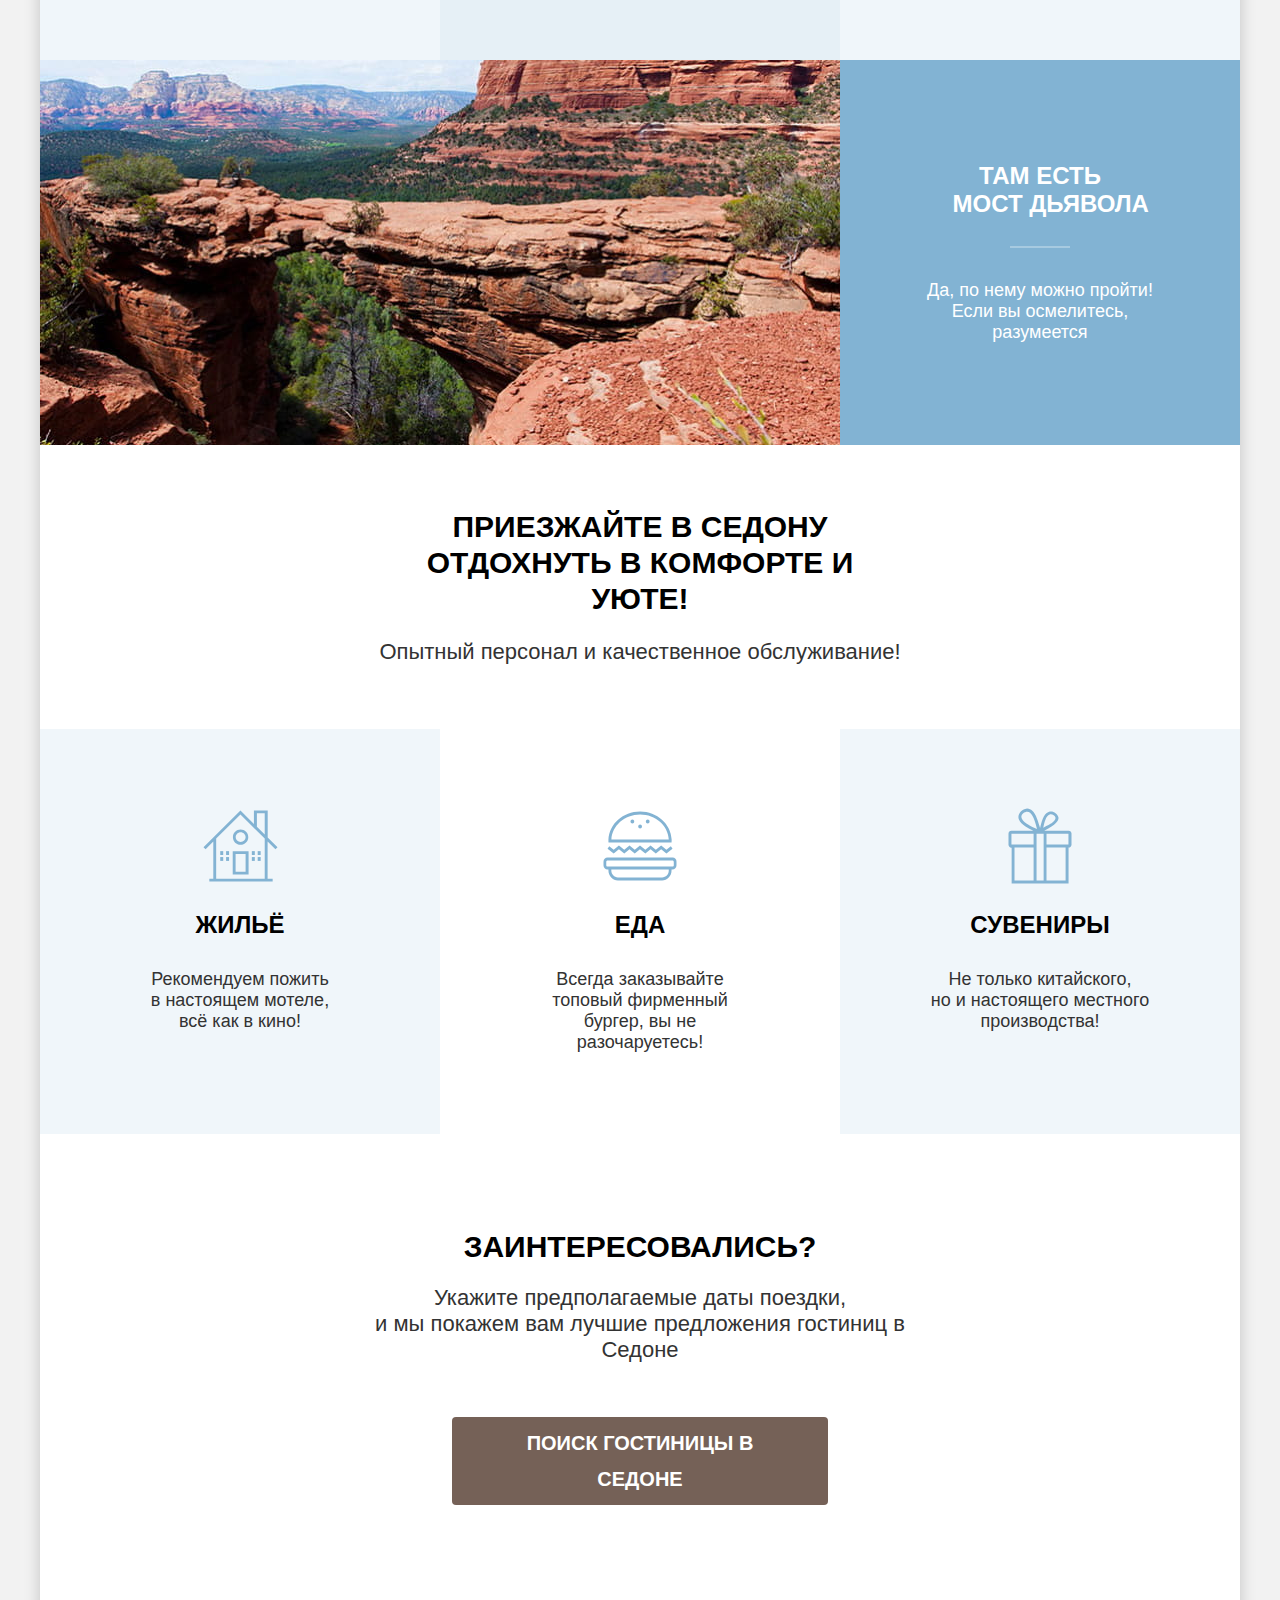
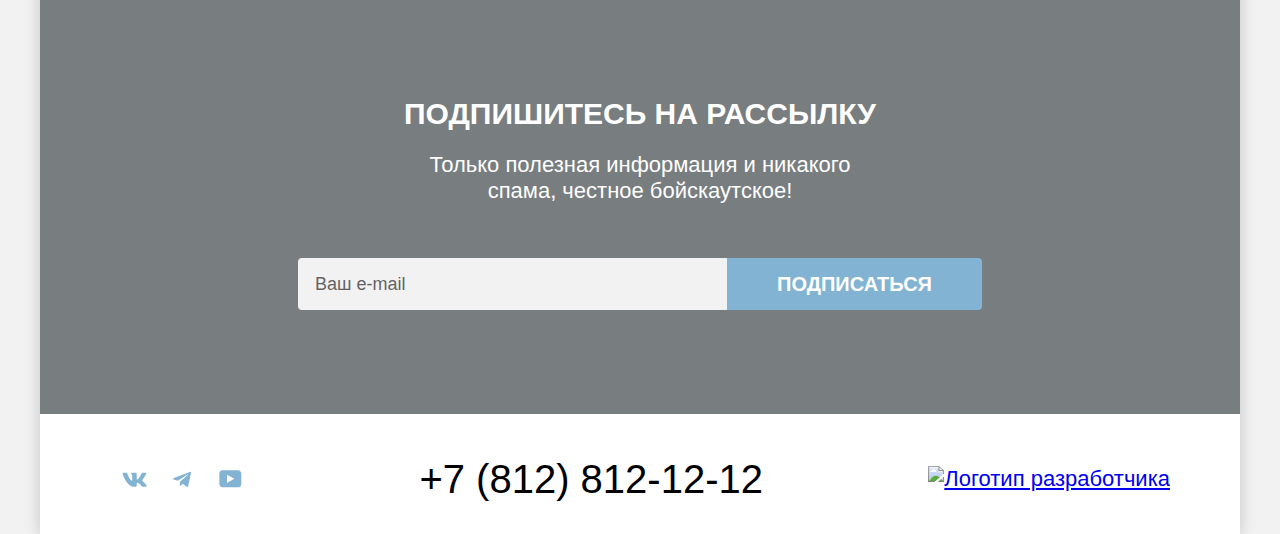
==== commit 5f9e8dcd: "на проверку" ====
--- a/index.html
+++ b/index.html
@@ -36,10 +36,11 @@
          </a>
         </li>
         <li class="user-menu-item">
-         <a class="user-menu-link favourites-link" href="#">
+         <a class="user-menu-link" href="#">
           <svg class="user-menu-icon" xmlns="http://www.w3.org/2000/svg" width="18" height="17" fill="none" viewBox="0 0 18 17" aria-hidden="true" focusable="false">
             <path d="M8.9 17c-.3 0-.6-.1-.8-.4-5.4-6.1-6.7-7.5-7-7.9C.4 7.8 0 6.6 0 5.4 0 2.4 2.4 0 5.5 0 6.8 0 8 .5 9 1.3 10 .5 11.3 0 12.5 0c3 0 5.5 2.4 5.5 5.4 0 1.3-.5 2.5-1.3 3.4l-7 7.9c-.2.2-.4.3-.8.3Zm-6-9.5c.3.4 3.5 4 6.1 6.9l6.2-7c.5-.5.7-1.2.7-2 0-1.8-1.5-3.3-3.3-3.3-1 0-2 .5-2.7 1.3-.3.3-.6.4-.9.4-.3 0-.6-.2-.8-.4-.7-.8-1.7-1.3-2.7-1.3-1.8 0-3.3 1.5-3.3 3.3-.1.9.3 1.6.7 2.1-.1 0-.1 0 0 0Z"/>
           </svg>
+          <span class="favourites-link-counter">12</span>
           <span class="visually-hidden">Избранное</span>
          </a>
         </li>
@@ -49,9 +50,9 @@
        </ul>
     </header>
     <main class="main-index main-container">
-      <section class="welcome">
+      <section class="hero">
         <h1 class="visually-hidden">Добро пожаловать в Седону</h1>
-        <img class="welcome-logo" src="images/welcome.svg" width="458" height="352" alt="Добро пожаловать в Седону">
+        <img class="hero-logo" src="images/welcome.svg" width="458" height="352" alt="Добро пожаловать в Седону">
       </section>
       <section class="advantages">
         <h2 class="advantages-title headline">Седона — небольшой городок в Аризоне, заслуживающий большего!</h2>
@@ -110,13 +111,13 @@
         <p class="search-hotels-description text-gray">Укажите предполагаемые даты поездки,<br>и мы покажем вам лучшие предложения гостиниц в Седоне</p>
         <a class="button button-search-hotels brown-button" href="#">Поиск гостиницы в Седоне</a>
       </section>
-      <section class="subscibe-index">
-        <h2 class="subscibe-title headline">Подпишитесь на рассылку</h2>
-        <p class="subscibe-desription">Только полезная информация и никакого спама, честное бойскаутское!</p>
-        <form class="subscibe-form" action="https://echo.htmlacademy.ru/" method="post" >
+      <section class="subscribe-index">
+        <h2 class="subscribe-title headline">Подпишитесь на рассылку</h2>
+        <p class="subscribe-desription">Только полезная информация и никакого спама, честное бойскаутское!</p>
+        <form class="subscribe-form" action="https://echo.htmlacademy.ru/" method="get" >
           <label class="visually-hidden" for="email-user">Email</label>
-          <input class="subscibe-email field" name="email-user" id="email-user" placeholder="Ваш e-mail" type="email">
-          <button class="subscibe-button button blue-button" type="submit">Подписаться</button>
+          <input class="subscribe-email field" name="email-user" id="email-user" placeholder="Ваш e-mail" type="email">
+          <button class="subscribe-button button blue-button" type="submit">Подписаться</button>
         </form>
       </section>
     </main>
@@ -147,7 +148,7 @@
       <section class="footer-contacts">
         <h2 class="visually-hidden">Контакты</h2>
         <address class="footer-contacts-address">
-          <a class="footer-contacts-address-phone" href="tel:+78128121212">+7(812)812-12-12</a>
+          <a class="footer-contacts-address-phone" href="tel:+78128121212">+7 (812) 812-12-12</a>
         </address>
       </section>
       <section class="footer-developer">
@@ -158,5 +159,64 @@
       </section>
     </footer>
     </div>
+
+    <div class="modal-container modal-container-close">
+      <div class="modal modal-reserved-time">
+        <button class="modal-close-button" type="button">
+          <svg class="icon-cross" xmlns="http://www.w3.org/2000/svg" width="15" height="15" viewBox="0 0 15 15">
+            <path d="M14.49 1.783 13.199.49 7.49 6.198 1.783.491.49 1.783 6.198 7.49.49 13.198l1.293 1.293L7.49 8.783l5.708 5.708 1.293-1.293-5.708-5.707 5.708-5.708Z"/></svg>
+          <span class="visually-hidden">Закрыть</span>
+        </button>
+        <section class="modal-content">
+          <h2 class="modal-title headline">Поиск гостиницы в Седоне</h2>
+          <form class="reserved-time-form" action="https://echo.htmlacademy.ru/" method="get">
+              <label class="modal-label" for="arrival-time">Дата Заезда:</label>
+              <div class="modal-wrapper">
+                <input class="reserved-date-field field" id="arrival-time" name="arrival-time" type="text" value="27 апреля 2020">
+                <p class="description-modal-text text-color-red">Мы не можем отправить вас в прошлое.</p>
+              </div>
+              <label class="modal-label" for="departure-date">Дата Выезда:</label>
+              <div class="modal-wrapper">
+                <input class="reserved-date-field field" id="departure-date" name="departure-date" type="text" value="1 сентября 2023">
+                <p class="description-modal-text">На эти даты есть свободные номера. Пока есть.</p>
+              </div>
+              <div class="field-group-modal">
+                <label class="modal-label" for="number-adults">Взрослые:</label>
+                <button class="change-number-button minus-button" type="button">
+                  <svg class="icon-change icon-minus" xmlns="http://www.w3.org/2000/svg" width="14" height="2" viewBox="0 0 14 2">
+                    <path d="M0 0v2h14V0H0Z"/></svg>
+                  <span class="visually-hidden">Уменьшить</span>
+                </button>
+                <input class="number-people-field field" id="number-adults" name="number-adults" type="number" value="2">
+                <button class="change-number-button plus-button" type="button">
+                  <svg class="icon-change icon-plus" xmlns="http://www.w3.org/2000/svg" width="14" height="14" viewBox="0 0 14 14">
+                    <path d="M14 6H8V0H6v6H0v2h6v6h2V8h6V6Z"/></svg>
+                  <span class="visually-hidden">Увеличить</span>
+                </button>
+              </div>
+              <div class="field-group-modal">
+                <span class="modal-label">
+                  <label class="modal-label" for="number-children">Дети:</label>
+                  <span class="tooltip">
+                    <button class="tooltip-toggle" type="button" aria-labelledby="tooltip-label-toggle">i</button>
+                    <span class="tooltip-text" role="tooltip" id="tooltip-label-toggle">Укажите количество детей, которые будут с вами, возраст которых от 6 до 18 лет. Дети до 6 лет размещаются бесплатно.</span>
+                  </span>
+                </span>
+                <button class="change-number-button minus-button" type="button">
+                  <svg class="icon-change icon-minus" xmlns="http://www.w3.org/2000/svg" width="14" height="2" viewBox="0 0 14 2">
+                    <path d="M0 0v2h14V0H0Z"/></svg>
+                  <span class="visually-hidden">Уменьшить</span>
+                </button>
+                <input class="number-people-field field" id="number-children" name="number-children" type="number" value="2">
+                <button class="change-number-button plus-button" type="button">
+                  <svg class="icon-change icon-plus" xmlns="http://www.w3.org/2000/svg" width="14" height="14" viewBox="0 0 14 14">
+                    <path d="M14 6H8V0H6v6H0v2h6v6h2V8h6V6Z"/></svg>
+                  <span class="visually-hidden">Увеличить</span>
+                </button>
+              </div>
+              <button class="link-search-modal button blue-button" type="submit">Найти</button>
+          </form>
+        </section>
+      </div>
   </body>
 </html>
--- a/styles/styles.css
+++ b/styles/styles.css
@@ -143,13 +143,14 @@
 }
 
 .navigation-link-current::after {
-  content: '';
+  content: "";
   position: absolute;
   left: 16px;
   right: 16px;
   bottom: 0;
   border-bottom: 2px solid #756257;
 }
+
 .user-menu-list {
   display: flex;
   align-items: center;
@@ -173,21 +174,20 @@
   text-decoration: none;
 }
 
-.favourites-link::before {
-  content: "12";
+.favourites-link-counter {
   position: absolute;
   box-sizing: border-box;
   width: 20px;
   height: 20px;
   padding: 5px 0;
-  background-color: #7DB54F;
-  border-radius: 10px;
+  background-color: #7db54f;
+  border-radius: 50%;
   z-index: 1;
   left: 20px;
   top: 11px;
   font-size: 10px;
   line-height: 10px;
-  color: #FFFFFF;
+  color: #ffffff;
   text-align: center;
 }
 
@@ -204,10 +204,6 @@
 .user-menu-button {
   padding: 8px 34px;
   background-color: #756157;
-}
-
-.text-gray {
-  color: #333333;
 }
 
 .headline {
@@ -217,9 +213,14 @@
   text-transform: uppercase;
 }
 
-/* Welcome */
-
-.welcome {
+.text-gray {
+  color: #333333;
+}
+
+
+/* hero */
+
+.hero {
   background-image: url(../images/index-background.jpeg);
   background-repeat: no-repeat;
   background-size: 100% auto;
@@ -227,12 +228,12 @@
   padding-top: 51px;
 }
 
-.welcome-logo {
+.hero-logo {
   display: block;
   margin: 0 auto;
 }
 
-.welcome::after {
+.hero::after {
   content: "";
   display: block;
   background-image: url(../images/welcome-vector.svg);
@@ -331,7 +332,7 @@
   background-color: rgba(131, 179, 211, 0.2);
 }
 
-/* service */
+/* Service */
 
 .service {
   text-align: center;
@@ -396,9 +397,10 @@
 
 .search-hotels-title,
 .subscribe-title {
-  margin: 0 0 20px;
-}
-
+  margin: 0 auto 20px;
+}
+
+.search-result-title,
 .service-title {
   margin: 0;
 }
@@ -408,7 +410,7 @@
 }
 
 .search-hotels-description,
-.subscribe-description {
+.subscribe-desription {
   margin: 0 auto 54px;
 }
 
@@ -424,51 +426,52 @@
   line-height: 36px;
 }
 
-/* Subscribe */
-
-.subscibe-index {
+/* subscribe-index */
+
+.subscribe-index {
   background-color: #787d80;
   background-image: url(../images/subscribe.jpeg);
   background-repeat: no-repeat;
   background-size: 100% auto;
-  color: #FFFFFF;
+  color: #ffffff;
   text-align: center;
   padding: 96px 0 104px;
 }
 
-.subscibe-description {
+.subscribe-title,
+.subscribe-desription {
   width: 475px;
 }
 
-.subscibe-form {
+.subscribe-form {
   display: flex;
   width: 684px;
   margin: 0 auto;
 }
 
-.subscibe-email {
+.subscribe-email {
   flex-grow: 1;
-  padding: 11px 17px;
+  padding: 14px 17px;
   border-radius: 4px 0 0 4px;
-  border: 3px solid #F2F2F2;
-}
-
-.subscibe-email::placeholder {
-  color:#000000;
+}
+
+.subscribe-email::placeholder {
+  color: #000000;
   opacity: 0.6;
 }
 
-.subscibe-email:focus {
-  border: 3px solid #83B3D3;
-  outline: none;
-}
-
-.subscibe-button {
+.subscribe-button {
   padding: 8px 50px;
-  background-color: #82B3D3;
+  background-color: #82b3d3;
   font-size: 20px;
   line-height: 36px;
   border-radius: 0 4px 4px 0;
+}
+
+.subscribe-catalog {
+  padding: 96px 0 104px;
+  text-align: center;
+  color: #000000;
 }
 
 /* Footer */
@@ -811,6 +814,8 @@
 }
 
 /* Search result */
+
+/* search-result */
 
 .search-result {
   display: flex;
@@ -831,7 +836,7 @@
   font-size: 18px;
   line-height: 21px;
   color: #333333;
-  background-image: url(../images/icons/select-arrow.svg);
+  background-image: url(../images/icons/icon-arrow.svg);
   background-repeat: no-repeat;
   background-position: center right 21px;
   -moz-appearance: none;
@@ -889,6 +894,7 @@
   border: 2px solid #68a2ca;
   outline: none;
 }
+
 
 /* Hotel cards */
 
@@ -1027,3 +1033,266 @@
   font-size: 22px;
   line-height: 26px;
 }
+
+/* modal-container */
+
+.modal-container {
+  position: fixed;
+  display: flex;
+  top: 0;
+  left: 0;
+  width: 100%;
+  height: 100%;
+  background-color: rgba(242, 242, 242, 0.8);
+  z-index: 2;
+}
+
+.modal-container-close {
+  display: none;
+}
+
+.modal {
+  position: relative;
+  box-sizing: border-box;
+  margin: auto;
+  padding: 64px 70px;
+  background-color: #ffffff;
+  box-shadow: 0 25px 50px rgba(0, 0, 0, 0.15);
+  border-radius: 30px;
+}
+
+.modal-reserved-time {
+  width: 717px;
+}
+
+.modal-close-button {
+  position: absolute;
+  display: flex;
+  width: 52px;
+  height: 52px;
+  top: 64px;
+  right: 52px;
+  border-radius: 50%;
+  border: none;
+  background-color: #f2f2f2;
+  cursor: pointer;
+}
+
+.icon-cross {
+  margin: auto;
+  fill: #000000;
+}
+
+.modal-close-button:hover {
+  background-color: #e6e6e6;
+}
+
+.modal-close-button:focus {
+  outline: 3px solid #83b3d3;
+}
+
+.modal-close-button:active .icon-cross {
+  fill-opacity: 0.3;
+}
+
+.modal-title {
+  margin: 0;
+}
+
+.reserved-time-form {
+  display: grid;
+  box-sizing: border-box;
+  grid-template-columns: 137px 198px 242px;
+  margin-top: 64px;
+}
+
+.modal-wrapper {
+  grid-column: 2 / -1;
+}
+
+.reserved-date-field {
+  border-radius: 4px;
+  padding: 12px 58px 12px 20px;
+  width: 440px;
+  font-weight: 700;
+  background-image: url(../images/icons/calendar.svg);
+  background-position: center right 22px;
+  background-repeat: no-repeat;
+}
+
+.reserved-date-field:focus {
+  outline: 3px solid #83b3d3;
+}
+
+.description-modal-text {
+  margin: 4px 20px 23px 20px;
+  font-size: 16px;
+  line-height: 21px;
+  color: #333333;
+}
+
+.text-color-red {
+  color: #ff5757;
+}
+
+.modal-label {
+  margin-top: 12px;
+  font-weight: 700;
+  font-size: 20px;
+  line-height: 24px;
+}
+
+.field-group-modal {
+  display: flex;
+}
+
+.field-group-modal:nth-child(5) {
+  grid-column: 1 / 3;
+}
+
+.number-people-field {
+  box-sizing: border-box;
+  width: 31px;
+  padding: 12px 8px;
+  font-weight: 700;
+  font-size: 18px;
+  line-height: 20px;
+  border: 2px solid #f2f2f2;
+}
+
+@-moz-document url-prefix() {
+  .number-people-field {
+    font-size: 16px;
+  }
+}
+
+.number-people-field::-webkit-outer-spin-button,
+.number-people-field::-webkit-inner-spin-button {
+  display: none;
+}
+
+.number-people-field[type="number"] {
+  -moz-appearance: textfield;
+}
+
+.number-people-field:focus {
+  border: 2px solid #83b3d3;
+  outline: none;
+}
+
+.field-group-modal:nth-child(5) .modal-label {
+  margin-right: 46px;
+}
+
+.field-group-modal:nth-child(6) .modal-label {
+  margin-right: auto;
+}
+
+.change-number-button {
+  display: flex;
+  position: relative;
+  width: 40px;
+  height: 48px;
+  border: none;
+  background-color: #f2f2f2;
+  cursor: pointer;
+}
+
+.change-number-button:focus {
+  outline: none;
+}
+
+.icon-change {
+  margin: auto;
+  fill: rgba(117, 97, 87, 0.3);
+  padding: 3px;
+  border-radius: 4px;
+}
+
+.icon-minus {
+  padding: 9px 3px;
+}
+
+.change-number-button:hover .icon-change {
+  fill: #000000;
+}
+
+.change-number-button:focus .icon-change {
+  fill: #000000;
+  outline: 3px solid #82b3d3;
+}
+
+.change-number-button:active .icon-change {
+  fill: rgba(117, 97, 87, 0.3);
+}
+
+.link-search-modal {
+  grid-column: 1 / -1;
+  margin-top: 48px;
+  padding: 18px 0;
+  font-weight: 700;
+  font-size: 20px;
+  line-height: 24px;
+  background-color: #83b3d3;
+  border-radius: 10px;
+}
+
+.tooltip {
+  position: absolute;
+  margin-left: 10px;
+}
+
+.tooltip-toggle {
+  display: block;
+  width: 26px;
+  height: 26px;
+  border: none;
+  background-color: #83b3d3;
+  border-radius: 50%;
+  color: #ffffff;
+  font-family: inherit;
+  font-size: 18px;
+  text-align: center;
+}
+
+.tooltip-toggle:hover,
+.tooltip-toggle:focus {
+  background-color: #68a2ca;
+  outline: none;
+}
+
+.tooltip-text {
+  box-sizing: border-box;
+  width: 256px;
+  background-color: #333333;
+  padding: 17px 18px 18px 22px;
+  font-size: 16px;
+  line-height: 20px;
+  font-weight: 400;
+  color: #ffffff;
+  box-shadow: 0 15px 30px rgba(0, 0, 0, 0.3);
+  border-radius: 10px;
+  position: absolute;
+  margin-top: 16px;
+  left: 50%;
+  transform: translateX(-50%);
+  z-index: 1;
+  display: none;
+}
+
+.tooltip-toggle:hover + .tooltip-text,
+.tooltip-toggle:focus + .tooltip-text {
+  display: block;
+}
+
+.tooltip-text::before {
+  content: "";
+  position: absolute;
+  width: 19px;
+  height: 9px;
+  background-image: url(../images/icons/arrow-tooltip.svg);
+  left: 0;
+  right: 0;
+  margin: auto;
+  top: -9px;
+}
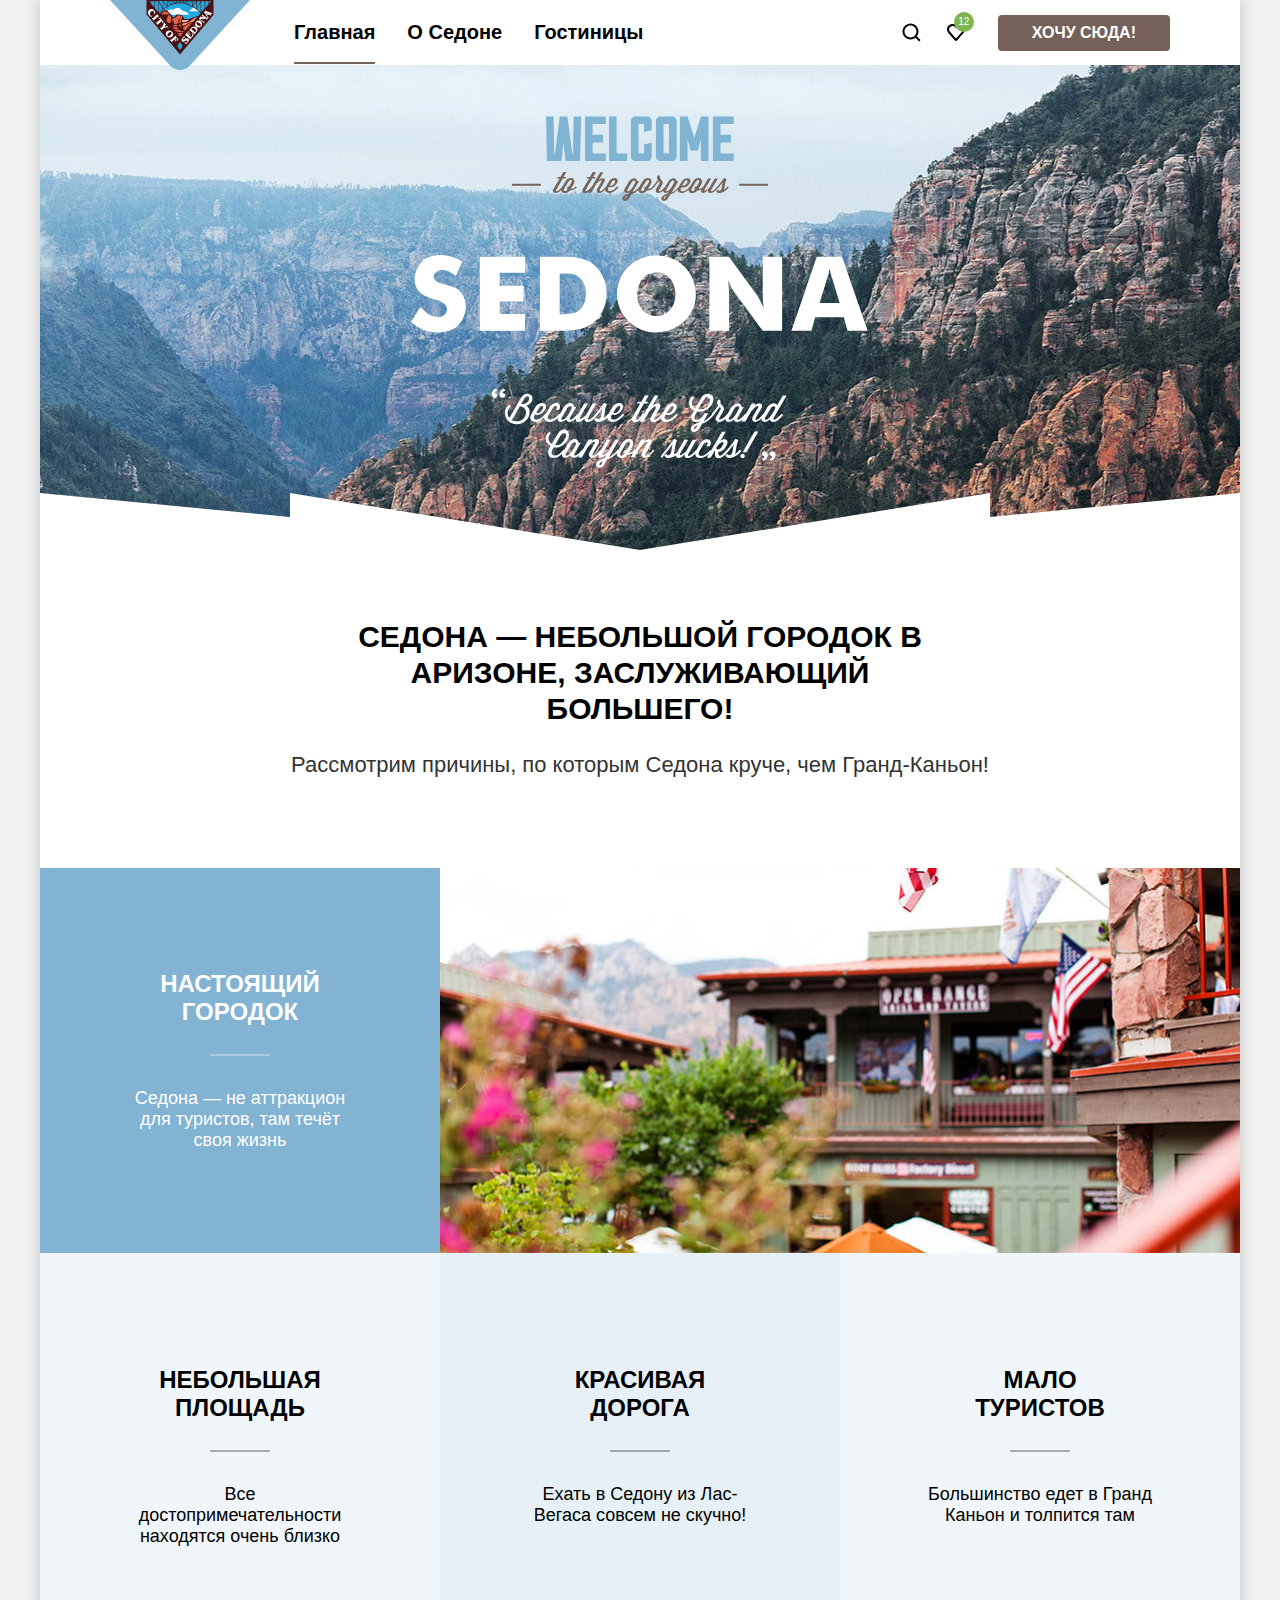
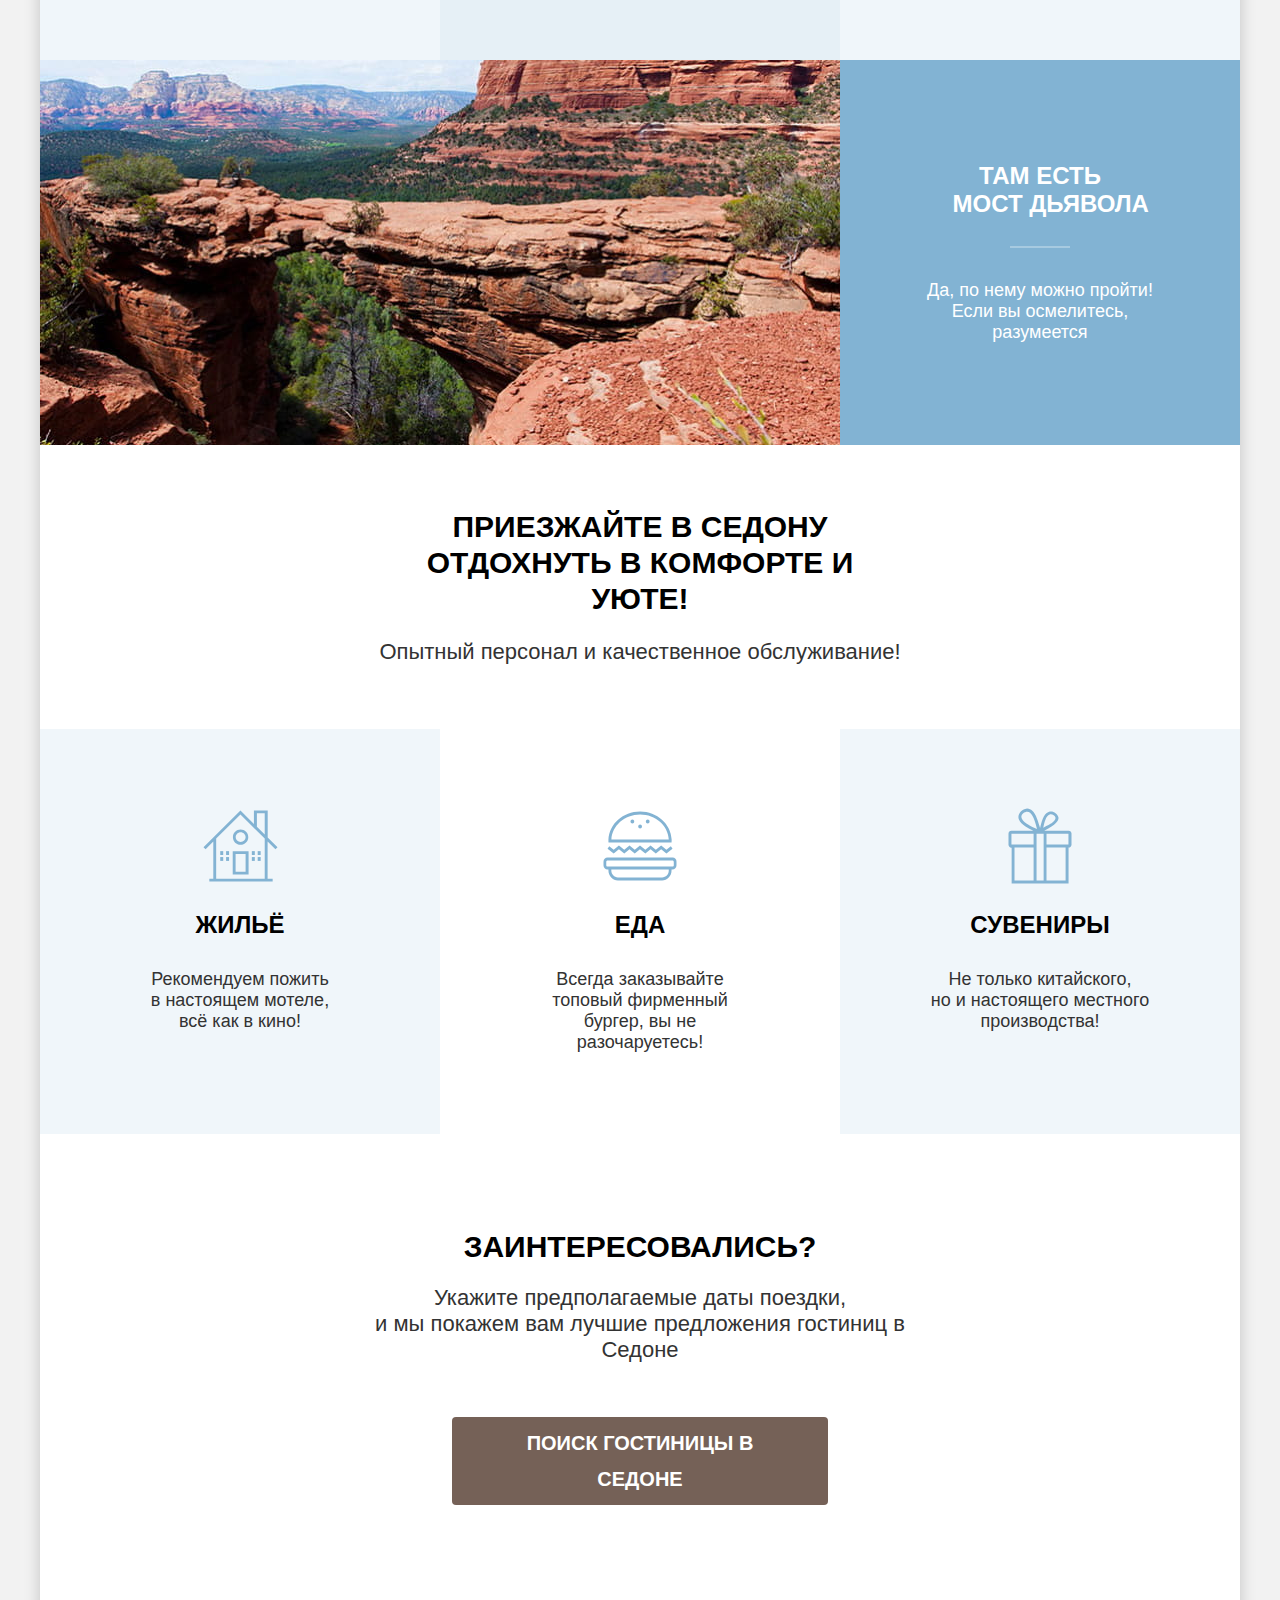
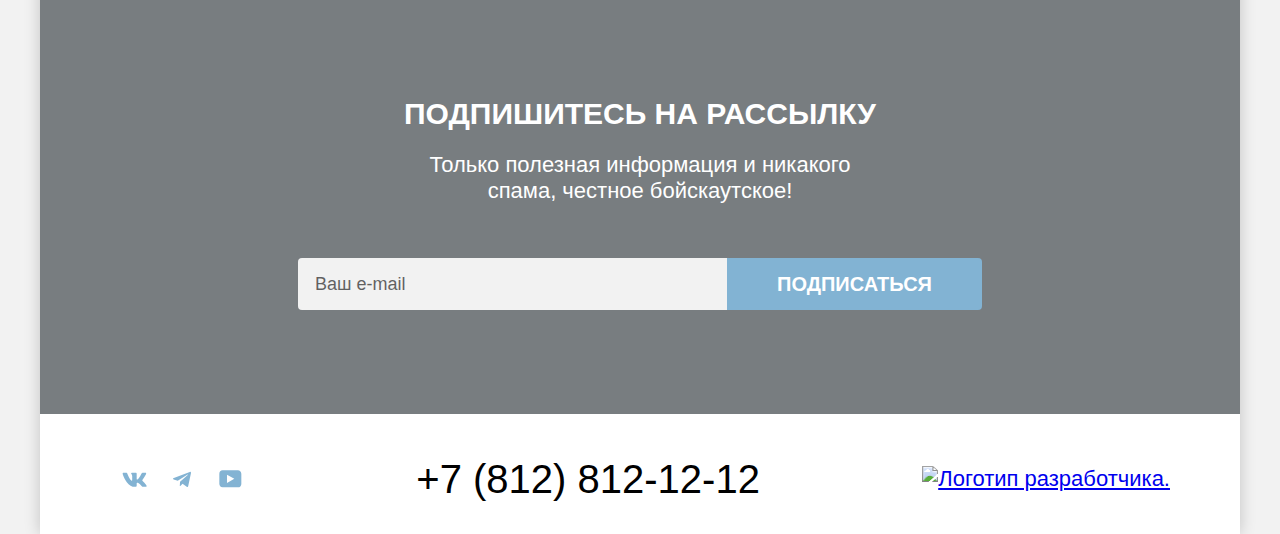
==== commit a5cea9c0: "final fix" ====
--- a/index.html
+++ b/index.html
@@ -9,157 +9,157 @@
   </head>
   <body>
     <div class="page-container">
-    <header class="page-header">
-      <nav class="navigation">
-        <a class="header-logo" href="#">
-          <img class="sedona-logo" src="images/logo.svg" width="140" height="70" alt="Логотип городка Седона">
-        </a>
-        <ul class="navigation-list">
-          <li class="navigation-item">
-            <a class="navigation-link navigation-link-current" href="index.html">Главная</a>
+      <header class="page-header">
+        <nav class="navigation">
+          <a class="header-logo" href="#">
+            <img class="sedona-logo" src="images/logo.svg" width="140" height="70" alt="Логотип городка Седона.">
+          </a>
+          <ul class="navigation-list">
+            <li class="navigation-item">
+              <a class="navigation-link navigation-link-current" href="index.html">Главная</a>
+            </li>
+            <li class="navigation-item">
+              <a class="navigation-link" href="about.html">О Седоне</a>
+            </li>
+            <li class="navigation-item">
+              <a class="navigation-link" href="catalog.html">Гостиницы</a>
+            </li>
+          </ul>
+        </nav>
+        <ul class="user-menu-list">
+          <li class="user-menu-item">
+          <a class="user-menu-link" href="#">
+            <svg class="user-menu-icon" xmlns="http://www.w3.org/2000/svg" width="19" height="19" fill="none" viewBox="0 0 19 19" aria-hidden="true" focusable="false">
+              <path d="m18.5 17.008-3.7-3.68c1-1.292 1.7-2.983 1.7-4.872C16.5 4.08 12.9.5 8.5.5s-8 3.68-8 8.055c0 4.376 3.6 7.956 8 7.956 1.8 0 3.5-.597 4.9-1.69l3.7 3.679 1.4-1.492Zm-10-2.486c-3.3 0-6-2.685-6-5.967 0-3.282 2.7-5.967 6-5.967s6 2.685 6 5.967c0 3.282-2.7 5.967-6 5.967Z"/>
+            </svg>
+            <span class="visually-hidden">Поиск</span>
+          </a>
           </li>
-          <li class="navigation-item">
-            <a class="navigation-link" href="about.html">О Седоне</a>
+          <li class="user-menu-item">
+          <a class="user-menu-link" href="#">
+            <svg class="user-menu-icon" xmlns="http://www.w3.org/2000/svg" width="18" height="17" fill="none" viewBox="0 0 18 17" aria-hidden="true" focusable="false">
+              <path d="M8.9 17c-.3 0-.6-.1-.8-.4-5.4-6.1-6.7-7.5-7-7.9C.4 7.8 0 6.6 0 5.4 0 2.4 2.4 0 5.5 0 6.8 0 8 .5 9 1.3 10 .5 11.3 0 12.5 0c3 0 5.5 2.4 5.5 5.4 0 1.3-.5 2.5-1.3 3.4l-7 7.9c-.2.2-.4.3-.8.3Zm-6-9.5c.3.4 3.5 4 6.1 6.9l6.2-7c.5-.5.7-1.2.7-2 0-1.8-1.5-3.3-3.3-3.3-1 0-2 .5-2.7 1.3-.3.3-.6.4-.9.4-.3 0-.6-.2-.8-.4-.7-.8-1.7-1.3-2.7-1.3-1.8 0-3.3 1.5-3.3 3.3-.1.9.3 1.6.7 2.1-.1 0-.1 0 0 0Z"/>
+            </svg>
+            <span class="favourites-link-counter">12</span>
+            <span class="visually-hidden">Избранное</span>
+          </a>
           </li>
-          <li class="navigation-item">
-            <a class="navigation-link" href="catalog.html">Гостиницы</a>
+          <li class="user-menu-item">
+          <a class="button user-menu-button brown-button" href="#">Хочу сюда!</a>
           </li>
         </ul>
-      </nav>
-      <ul class="user-menu-list">
-        <li class="user-menu-item">
-         <a class="user-menu-link" href="#">
-          <svg class="user-menu-icon" xmlns="http://www.w3.org/2000/svg" width="19" height="19" fill="none" viewBox="0 0 19 19" aria-hidden="true" focusable="false">
-            <path d="m18.5 17.008-3.7-3.68c1-1.292 1.7-2.983 1.7-4.872C16.5 4.08 12.9.5 8.5.5s-8 3.68-8 8.055c0 4.376 3.6 7.956 8 7.956 1.8 0 3.5-.597 4.9-1.69l3.7 3.679 1.4-1.492Zm-10-2.486c-3.3 0-6-2.685-6-5.967 0-3.282 2.7-5.967 6-5.967s6 2.685 6 5.967c0 3.282-2.7 5.967-6 5.967Z"/>
-          </svg>
-          <span class="visually-hidden">Поиск</span>
-         </a>
-        </li>
-        <li class="user-menu-item">
-         <a class="user-menu-link" href="#">
-          <svg class="user-menu-icon" xmlns="http://www.w3.org/2000/svg" width="18" height="17" fill="none" viewBox="0 0 18 17" aria-hidden="true" focusable="false">
-            <path d="M8.9 17c-.3 0-.6-.1-.8-.4-5.4-6.1-6.7-7.5-7-7.9C.4 7.8 0 6.6 0 5.4 0 2.4 2.4 0 5.5 0 6.8 0 8 .5 9 1.3 10 .5 11.3 0 12.5 0c3 0 5.5 2.4 5.5 5.4 0 1.3-.5 2.5-1.3 3.4l-7 7.9c-.2.2-.4.3-.8.3Zm-6-9.5c.3.4 3.5 4 6.1 6.9l6.2-7c.5-.5.7-1.2.7-2 0-1.8-1.5-3.3-3.3-3.3-1 0-2 .5-2.7 1.3-.3.3-.6.4-.9.4-.3 0-.6-.2-.8-.4-.7-.8-1.7-1.3-2.7-1.3-1.8 0-3.3 1.5-3.3 3.3-.1.9.3 1.6.7 2.1-.1 0-.1 0 0 0Z"/>
-          </svg>
-          <span class="favourites-link-counter">12</span>
-          <span class="visually-hidden">Избранное</span>
-         </a>
-        </li>
-        <li class="user-menu-item">
-         <a class="button user-menu-button brown-button" href="#">Хочу сюда!</a>
-        </li>
-       </ul>
-    </header>
-    <main class="main-index main-container">
-      <section class="hero">
-        <h1 class="visually-hidden">Добро пожаловать в Седону</h1>
-        <img class="hero-logo" src="images/welcome.svg" width="458" height="352" alt="Добро пожаловать в Седону">
-      </section>
-      <section class="advantages">
-        <h2 class="advantages-title headline">Седона — небольшой городок в Аризоне, заслуживающий большего!</h2>
-        <p class="advantages-description text-gray">Рассмотрим причины, по которым Седона круче, чем Гранд-Каньон!</p>
-        <ul class="advantages-list">
-          <li class="advantages-item advantages-item-blue">
-            <div class="advantages-container">
-              <h3 class="advantages-item-title">Настоящий городок</h3>
-              <p class="advantages-item-description">Седона — не аттракцион для туристов, там течёт своя жизнь</p>
-            </div>
-            <img class="advantages-photo-sedona" src="images/photo-1.jpeg" width="800" height="385" alt="Фото города Седона">
-          </li>
-          <li class="advantages-item">
-            <h3 class="advantages-item-title">Небольшая площадь</h3>
-            <p class="advantages-item-description">Все достопримечательности находятся очень близко</p>
-          </li>
-          <li class="advantages-item advantages-item-gray">
-            <h3 class="advantages-item-title">Красивая дорога</h3>
-            <p class="advantages-item-description">Ехать в Седону из Лас-Вегаса совсем не скучно!</p>
-          </li>
-          <li class="advantages-item">
-            <h3 class="advantages-item-title">Мало туристов</h3>
-            <p class="advantages-item-description">Большинство едет в Гранд Каньон и толпится там</p>
-          </li>
-          <li class="advantages-item advantages-item-blue">
-            <img class="advantages-photo-devil" src="images/photo-2.jpeg" width="800" height="385" alt="Фото моста Дьявола">
-            <div class="advantages-container">
-              <h3 class="advantages-item-title">Там есть мост&nbsp;дьявола</h3>
-              <p class="advantages-item-description">Да, по нему можно пройти! Если вы осмелитесь, разумеется</p>
-            </div>
-          </li>
-        </ul>
-      </section>
-      <section class="service">
-        <h2 class="service-heading headline">Приезжайте в Седону отдохнуть в комфорте и уюте!</h2>
-        <p class="service-text text-gray">Опытный персонал и качественное обслуживание!</p>
-        <ul class="service-list">
-          <li class="service-item">
-            <h3 class="service-title">Жильё</h3>
-            <p class="service-description text-gray">Рекомендуем пожить в&nbsp;настоящем мотеле,
-              всё&nbsp;как&nbsp;в кино!</p>
-          </li>
-          <li class="service-item">
-            <h3 class="service-title">Еда</h3>
-            <p class="service-description text-gray">Всегда заказывайте
-              топовый&nbsp;фирменный бургер, вы не разочаруетесь!</p>
-          </li>
-          <li class="service-item">
-            <h3 class="service-title">Сувениры</h3>
-            <p class="service-description text-gray">Не только китайского,
-              но&nbsp;и&nbsp;настоящего местного производства!</p>
-          </li>
-        </ul>
-      <section class="search-hotels">
-        <h2 class="search-hotels-title headline">Заинтересовались?</h2>
-        <p class="search-hotels-description text-gray">Укажите предполагаемые даты поездки,<br>и мы покажем вам лучшие предложения гостиниц в Седоне</p>
-        <a class="button button-search-hotels brown-button" href="#">Поиск гостиницы в Седоне</a>
-      </section>
-      <section class="subscribe-index">
-        <h2 class="subscribe-title headline">Подпишитесь на рассылку</h2>
-        <p class="subscribe-desription">Только полезная информация и никакого спама, честное бойскаутское!</p>
-        <form class="subscribe-form" action="https://echo.htmlacademy.ru/" method="get" >
-          <label class="visually-hidden" for="email-user">Email</label>
-          <input class="subscribe-email field" name="email-user" id="email-user" placeholder="Ваш e-mail" type="email">
-          <button class="subscribe-button button blue-button" type="submit">Подписаться</button>
-        </form>
-      </section>
-    </main>
-    <footer class="page-footer">
-      <section class="footer-social">
-          <h2 class="visually-hidden">Социальные сети</h2>
-        <ul class="social-list">
-          <li class="social-item">
-            <a class="social-link" href="https://vk.com/htmlacademy">
-              <img class="social-icon" src="images/icons/vk.svg" alt="Логотип вконтакте">
-              <span class="visually-hidden">Вконтакте</span>
-            </a>
-          </li>
-          <li class="social-item">
-            <a class="social-link" href="https://t.me/htmlacademy">
-              <img class="social-icon" src="images/icons/telegram.svg" alt="Логотип телеграмм">
-              <span class="visually-hidden">Телеграмм</span>
-            </a>
-          </li>
-          <li class="social-item">
-            <a class="social-link" href="https://www.youtube.com/user/htmlacademyru">
-              <img class="social-icon" src="images/icons/youtub.svg" alt="Логотип ютюб">
-              <span class="visually-hidden">Ютюб</span>
-            </a>
-          </li>
-        </ul>
-      </section>
-      <section class="footer-contacts">
-        <h2 class="visually-hidden">Контакты</h2>
-        <address class="footer-contacts-address">
-          <a class="footer-contacts-address-phone" href="tel:+78128121212">+7 (812) 812-12-12</a>
-        </address>
-      </section>
-      <section class="footer-developer">
-        <h2 class="visually-hidden">Логотип HTML Academy</h2>
-        <a class="footer-developer-logo" href="https://htmlacademy.ru/">
-          <img class="htmlacademy-logo" src="images/icons/htmlacademy.svg" alt="Логотип разработчика">
-        </a>
-      </section>
-    </footer>
+      </header>
+      <main class="main-index main-container">
+        <section class="hero">
+          <h1 class="visually-hidden">Добро пожаловать в Седону</h1>
+          <img class="hero-logo" src="images/welcome.svg" width="458" height="352" alt="Добро пожаловать в Седону.">
+        </section>
+        <section class="advantages">
+          <h2 class="advantages-title headline">Седона — небольшой городок в Аризоне, заслуживающий большего!</h2>
+          <p class="advantages-description text-gray">Рассмотрим причины, по которым Седона круче, чем Гранд-Каньон!</p>
+          <ul class="advantages-list">
+            <li class="advantages-item advantages-item-blue">
+              <div class="advantages-container">
+                <h3 class="advantages-item-title">Настоящий городок</h3>
+                <p class="advantages-item-description">Седона — не аттракцион для туристов, там течёт своя жизнь</p>
+              </div>
+              <img class="advantages-photo-sedona" src="images/photo-1.jpeg" width="800" height="385" alt="Фото города Седона.">
+            </li>
+            <li class="advantages-item">
+              <h3 class="advantages-item-title">Небольшая площадь</h3>
+              <p class="advantages-item-description">Все достопримечательности находятся очень близко</p>
+            </li>
+            <li class="advantages-item advantages-item-gray">
+              <h3 class="advantages-item-title">Красивая дорога</h3>
+              <p class="advantages-item-description">Ехать в Седону из Лас-Вегаса совсем не скучно!</p>
+            </li>
+            <li class="advantages-item">
+              <h3 class="advantages-item-title">Мало туристов</h3>
+              <p class="advantages-item-description">Большинство едет в Гранд Каньон и толпится там</p>
+            </li>
+            <li class="advantages-item advantages-item-blue">
+              <img class="advantages-photo-devil" src="images/photo-2.jpeg" width="800" height="385" alt="Фото моста Дьявола.">
+              <div class="advantages-container">
+                <h3 class="advantages-item-title">Там есть мост&nbsp;дьявола</h3>
+                <p class="advantages-item-description">Да, по нему можно пройти! Если вы осмелитесь, разумеется</p>
+              </div>
+            </li>
+          </ul>
+        </section>
+        <section class="service">
+          <h2 class="service-heading headline">Приезжайте в Седону отдохнуть в комфорте и уюте!</h2>
+          <p class="service-text text-gray">Опытный персонал и качественное обслуживание!</p>
+          <ul class="service-list">
+            <li class="service-item">
+              <h3 class="service-title">Жильё</h3>
+              <p class="service-description text-gray">Рекомендуем пожить в&nbsp;настоящем мотеле,
+                всё&nbsp;как&nbsp;в кино!</p>
+            </li>
+            <li class="service-item">
+              <h3 class="service-title">Еда</h3>
+              <p class="service-description text-gray">Всегда заказывайте
+                топовый&nbsp;фирменный бургер, вы не разочаруетесь!</p>
+            </li>
+            <li class="service-item">
+              <h3 class="service-title">Сувениры</h3>
+              <p class="service-description text-gray">Не только китайского,
+                но&nbsp;и&nbsp;настоящего местного производства!</p>
+            </li>
+          </ul>
+        </section>
+        <section class="search-hotels">
+          <h2 class="search-hotels-title headline">Заинтересовались?</h2>
+          <p class="search-hotels-description text-gray">Укажите предполагаемые даты поездки,<br>и мы покажем вам лучшие предложения гостиниц в Седоне</p>
+          <a class="button button-search-hotels brown-button" href="#">Поиск гостиницы в Седоне</a>
+        </section>
+        <section class="subscribe-index">
+          <h2 class="subscribe-title headline">Подпишитесь на рассылку</h2>
+          <p class="subscribe-desription">Только полезная информация и никакого спама, честное бойскаутское!</p>
+          <form class="subscribe-form" action="https://echo.htmlacademy.ru/" method="get" >
+            <label class="visually-hidden" for="email-user">Email</label>
+            <input class="subscribe-email field" name="email-user" id="email-user" placeholder="Ваш e-mail" type="email">
+            <button class="subscribe-button button blue-button" type="submit">Подписаться</button>
+          </form>
+        </section>
+      </main>
+      <footer class="page-footer">
+        <section class="footer-social">
+            <h2 class="visually-hidden">Социальные сети</h2>
+          <ul class="social-list">
+            <li class="social-item">
+              <a class="social-link" href="https://vk.com/htmlacademy">
+                <img class="social-icon" src="images/icons/vk.svg" alt="Логотип вконтакте.">
+                <span class="visually-hidden">Вконтакте</span>
+              </a>
+            </li>
+            <li class="social-item">
+              <a class="social-link" href="https://t.me/htmlacademy">
+                <img class="social-icon" src="images/icons/telegram.svg" alt="Логотип телеграмм.">
+                <span class="visually-hidden">Телеграмм</span>
+              </a>
+            </li>
+            <li class="social-item">
+              <a class="social-link" href="https://www.youtube.com/user/htmlacademyru">
+                <img class="social-icon" src="images/icons/youtub.svg" alt="Логотип ютюб.">
+                <span class="visually-hidden">Ютюб</span>
+              </a>
+            </li>
+          </ul>
+        </section>
+        <section class="footer-contacts">
+          <h2 class="visually-hidden">Контакты</h2>
+          <address class="footer-contacts-address">
+            <a class="footer-contacts-address-phone" href="tel:+78128121212">+7 (812) 812-12-12</a>
+          </address>
+        </section>
+        <section class="footer-developer">
+          <h2 class="visually-hidden">Логотип HTML Academy</h2>
+          <a class="footer-developer-logo" href="https://htmlacademy.ru/">
+            <img class="htmlacademy-logo" src="images/icons/htmlacademy.svg" alt="Логотип разработчика.">
+          </a>
+        </section>
+      </footer>
     </div>
-
     <div class="modal-container modal-container-close">
       <div class="modal modal-reserved-time">
         <button class="modal-close-button" type="button">
@@ -218,5 +218,6 @@
           </form>
         </section>
       </div>
+    </div>
   </body>
 </html>
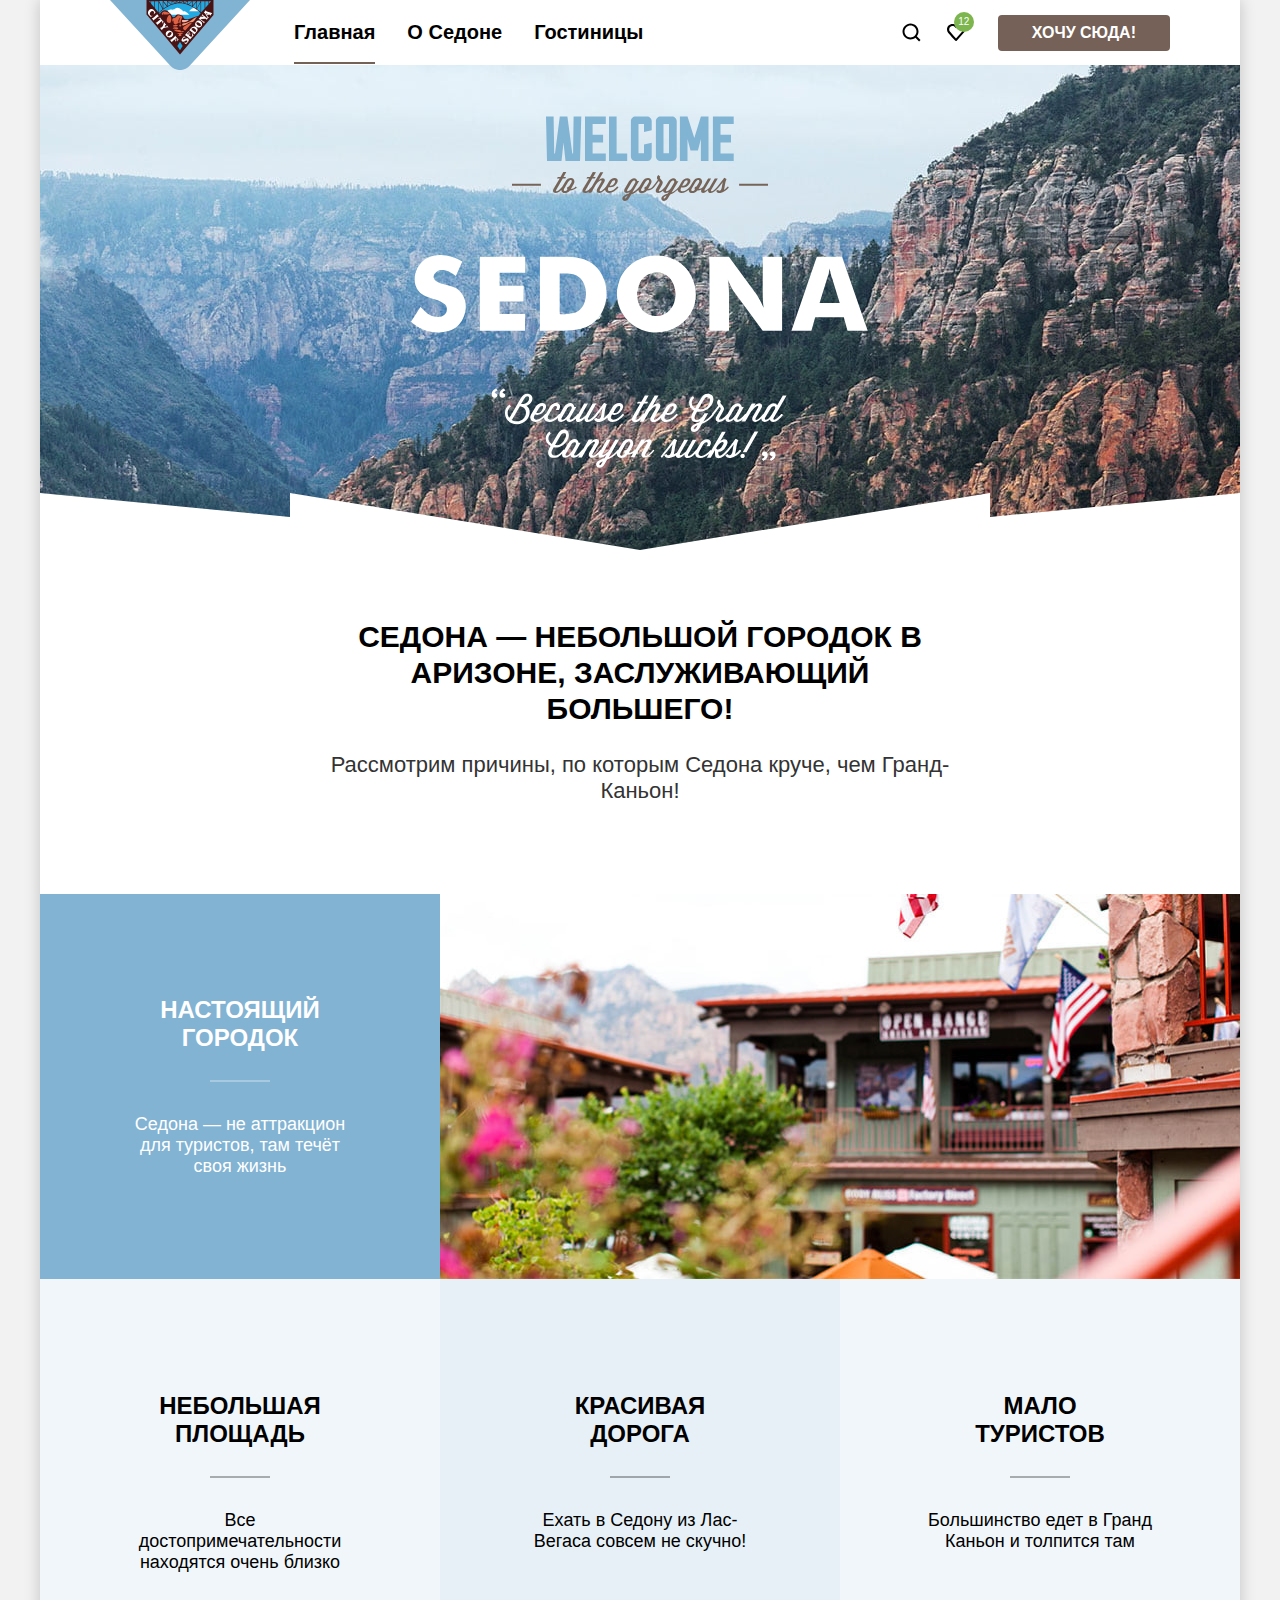
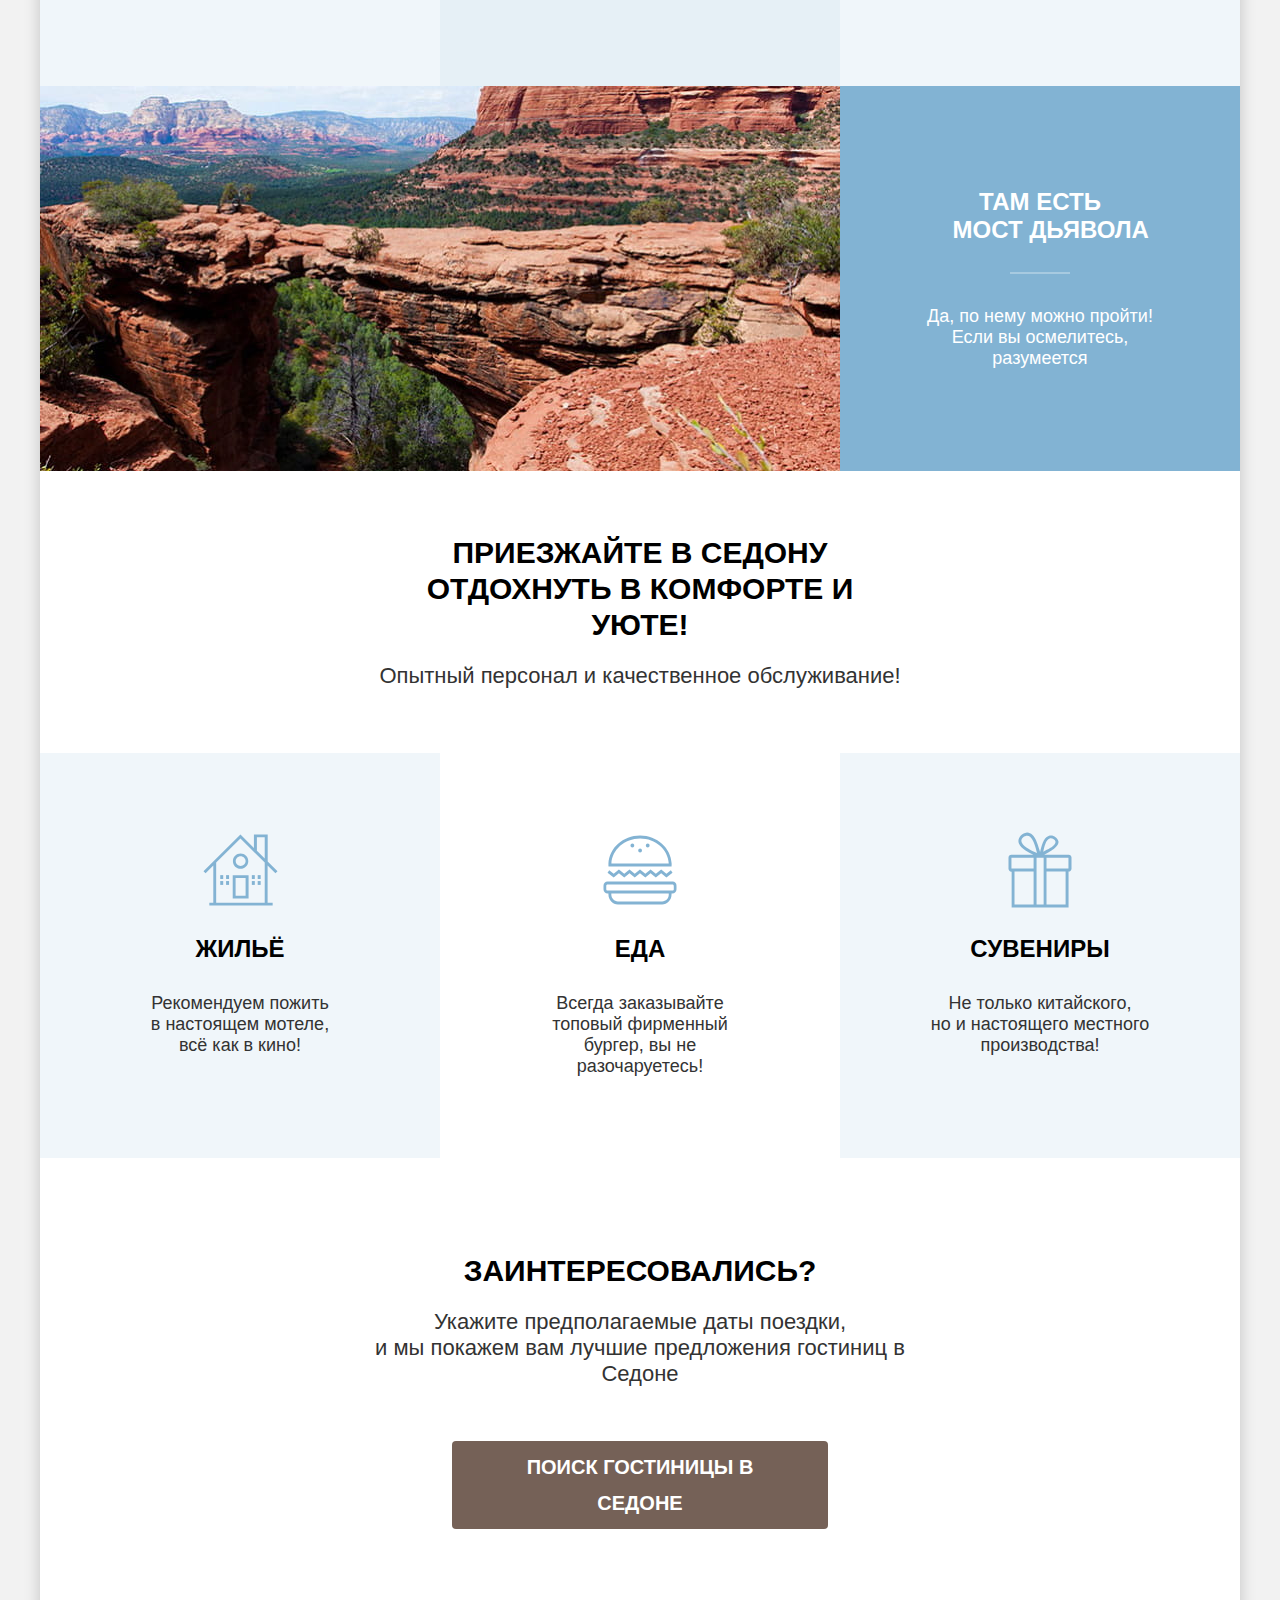
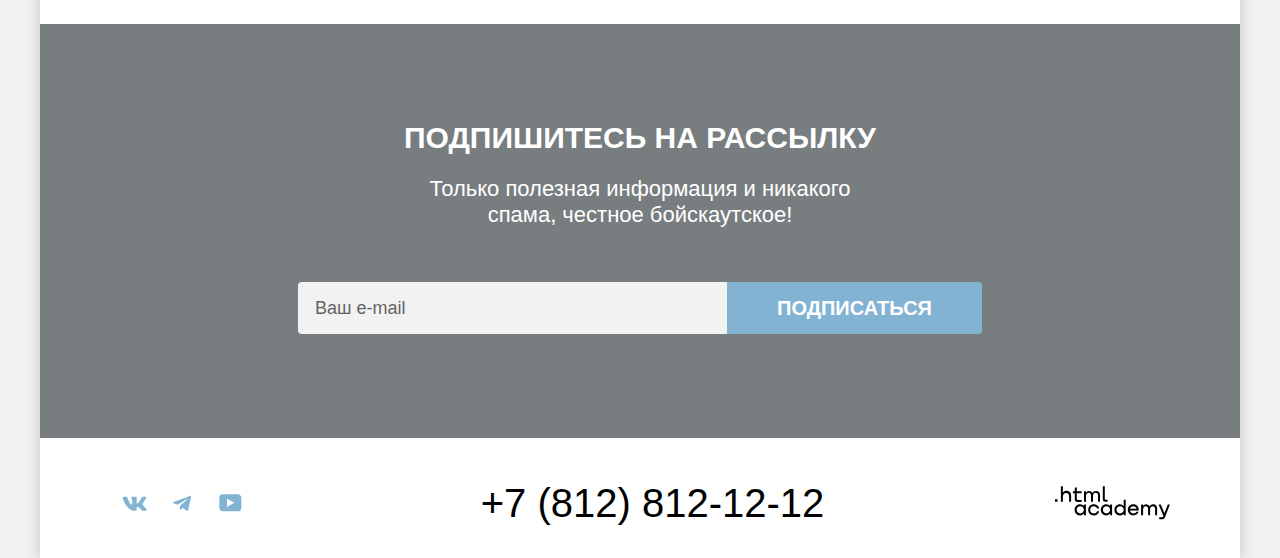
==== commit 416b79b8: "final check" ====
--- a/index.html
+++ b/index.html
@@ -124,40 +124,56 @@
       </main>
       <footer class="page-footer">
         <section class="footer-social">
-            <h2 class="visually-hidden">Социальные сети</h2>
-          <ul class="social-list">
-            <li class="social-item">
-              <a class="social-link" href="https://vk.com/htmlacademy">
-                <img class="social-icon" src="images/icons/vk.svg" alt="Логотип вконтакте.">
-                <span class="visually-hidden">Вконтакте</span>
+          <h2 class="visually-hidden" hidden>
+            Наши социальные сети
+          </h2>
+          <ul class="footer-social-list">
+            <li class="footer-social-item">
+              <a class="footer-social-link" href="https://vk.com/htmlacademy">
+                <svg class="footer-social-icon" xmlns="http://www.w3.org/2000/svg" width="25" height="15" fill="none" viewBox="0 0 25 15" aria-hidden="true" focusable="false">
+                 <path fill-rule="evenodd" d="M24.116 1.804c.166-.546 0-.948-.795-.948h-2.625c-.668 0-.976.347-1.143.73 0 0-1.335 3.196-3.226 5.272-.612.602-.89.793-1.224.793-.167 0-.418-.19-.418-.738V1.804c0-.656-.184-.948-.74-.948H9.817c-.417 0-.668.304-.668.593 0 .621.946.765 1.043 2.513V7.76c0 .833-.153.984-.487.984-.89 0-3.055-3.21-4.34-6.885-.249-.715-.5-1.003-1.172-1.003H1.566c-.75 0-.9.347-.9.73 0 .682.89 4.07 4.145 8.551 2.17 3.06 5.225 4.72 8.008 4.72 1.67 0 1.875-.369 1.875-1.004V11.54c0-.737.158-.884.687-.884.39 0 1.057.192 2.615 1.667 1.78 1.75 2.073 2.533 3.075 2.533h2.625c.75 0 1.126-.368.91-1.096-.238-.724-1.088-1.775-2.215-3.022-.612-.71-1.53-1.475-1.809-1.858-.389-.49-.278-.71 0-1.147 0 0 3.2-4.426 3.533-5.929h.001Z" clip-rule="evenodd"/>
+              </svg>
+                <span class="visually-hidden">
+                  Вконакте
+                </span>
               </a>
             </li>
-            <li class="social-item">
-              <a class="social-link" href="https://t.me/htmlacademy">
-                <img class="social-icon" src="images/icons/telegram.svg" alt="Логотип телеграмм.">
-                <span class="visually-hidden">Телеграмм</span>
+
+            <li class="footer-social-item">
+              <a class="footer-social-link" href="https://t.me/htmlacademy">
+                <svg class="footer-social-icon" xmlns="http://www.w3.org/2000/svg" width="18" height="16" fill="none" viewBox="0 0 18 16" aria-hidden="true" focusable="false">
+                <path d="M16.785.956.84 7.104C-.248 7.541-.24 8.148.64 8.42l4.094 1.277 9.472-5.976c.448-.272.857-.126.52.173l-7.673 6.925H7.05l.002.001-.283 4.22c.414 0 .597-.19.829-.414l1.988-1.934 4.136 3.055c.762.42 1.31.205 1.5-.706l2.715-12.795c.278-1.114-.425-1.618-1.153-1.29Z"/>
+              </svg>
+                <span class="visually-hidden">
+                  Telegram
+                </span>
               </a>
             </li>
-            <li class="social-item">
-              <a class="social-link" href="https://www.youtube.com/user/htmlacademyru">
-                <img class="social-icon" src="images/icons/youtub.svg" alt="Логотип ютюб.">
-                <span class="visually-hidden">Ютюб</span>
+
+            <li class="footer-social-item">
+              <a class="footer-social-link" href="https://www.youtube.com/user/htmlacademy">
+                <svg class="footer-social-icon" xmlns="http://www.w3.org/2000/svg" width="23" height="18" fill="none" viewBox="0 0 23 18" aria-hidden="true" focusable="false">
+                <path d="M18.94.356H3.507C1.647.356.333 1.95.333 3.756V13.85c0 1.913 1.314 3.506 3.174 3.506H19.16c1.642 0 3.174-1.593 3.174-3.4v-10.2c-.219-1.806-1.532-3.4-3.393-3.4ZM7.995 12.894V4.819l7.333 4.037-7.333 4.038Z"/>
+                </svg>
+                <span class="visually-hidden">YouTube</span>
               </a>
             </li>
-          </ul>
-        </section>
-        <section class="footer-contacts">
-          <h2 class="visually-hidden">Контакты</h2>
-          <address class="footer-contacts-address">
-            <a class="footer-contacts-address-phone" href="tel:+78128121212">+7 (812) 812-12-12</a>
-          </address>
-        </section>
-        <section class="footer-developer">
-          <h2 class="visually-hidden">Логотип HTML Academy</h2>
-          <a class="footer-developer-logo" href="https://htmlacademy.ru/">
-            <img class="htmlacademy-logo" src="images/icons/htmlacademy.svg" alt="Логотип разработчика.">
-          </a>
-        </section>
+
+          </ul>
+        </section>
+
+        <address class="footer-contacts">
+          <p class="visually-hidden">Контакты</p>
+          <a class="tel" href="tel:+78128121212"> +7 (812) 812-12-12</a>
+        </address>
+
+        <a class="footer-logo-link" href="https://htmlacademy.ru/">
+          <h2 class="visually-hidden" hidden>Логотип HTML Academy</h2>
+          <svg class="footer-logo" xmlns="http://www.w3.org/2000/svg" width="115" height="34" fill="none" viewBox="0 0 115 34" aria-hidden="true" focusable="false">
+            <path d="M0 13.256v2.6h2.5v-2.6H0ZM11.6 4.856c-1.6 0-2.8.7-3.6 1.7h-.1v-6.2h-2v15.5h2v-5.3c0-2.1 1.3-3.6 3.3-3.6 1.8 0 2.9 1.4 2.9 3.2v5.7h2v-6.1c.1-3-1.8-4.9-4.5-4.9ZM26.6 5.156h-4.8v-3.7h-2v3.8h-1.9v2h1.9v6c0 1.7 1 2.7 2.7 2.7h4.1v-2h-3.7c-.7 0-1.1-.4-1.1-1.1v-5.7h4.8v-2ZM41.1 4.956c-1.6 0-2.9.8-3.5 2.1h-.1c-.6-1.2-1.8-2.1-3.4-2.1-1.4 0-2.5.8-3.1 1.8h-.1v-1.6H29v10.6h2v-5.4c0-2 1-3.5 2.6-3.5 1.5 0 2.4 1 2.4 2.6v6.3h2v-5.6c0-2.4 1.4-3.3 2.6-3.3 1.5 0 2.4 1 2.4 2.6v6.3h2v-6.5c.1-2.5-1.4-4.3-3.9-4.3ZM47.8 13.056c0 1.7 1 2.7 2.8 2.7h2v-2h-1.7c-.7 0-1.1-.4-1.1-1.1V.356h-2v12.7ZM28.9 20.056c-.9-1.1-2.2-1.8-3.9-1.8-3.1 0-5.4 2.3-5.4 5.6s2.3 5.6 5.4 5.6c1.8 0 3-.8 3.8-1.9h.1v1.6h2v-10.6h-2v1.5Zm-3.6 7.4c-2.2 0-3.6-1.6-3.6-3.6s1.4-3.6 3.6-3.6 3.6 1.6 3.6 3.6c0 1.9-1.4 3.6-3.6 3.6ZM44.2 22.356c-.5-2.4-2.6-4.1-5.4-4.1-3.4 0-5.6 2.5-5.6 5.6 0 3.1 2.2 5.6 5.6 5.6 2.8 0 4.9-1.8 5.4-4.2h-2.1c-.4 1.3-1.7 2.3-3.3 2.3-2.2 0-3.6-1.6-3.6-3.6s1.4-3.6 3.6-3.6c1.6 0 2.8 1 3.3 2.2h2.1v-.2ZM55.1 20.056c-.9-1.1-2.2-1.8-3.9-1.8-3.1 0-5.4 2.3-5.4 5.6s2.3 5.6 5.4 5.6c1.8 0 3-.8 3.8-1.9h.1v1.6h2v-10.6h-2v1.5Zm-3.6 7.4c-2.2 0-3.6-1.6-3.6-3.6s1.4-3.6 3.6-3.6 3.6 1.6 3.6 3.6c0 1.9-1.5 3.6-3.6 3.6ZM68.7 20.156c-.9-1.1-2.2-1.9-3.9-1.9-3.1 0-5.4 2.3-5.4 5.6s2.2 5.6 5.4 5.6c1.7 0 3-.8 3.8-1.8h.1v1.5h2v-15.4h-2v6.4Zm-3.6 7.3c-2.2 0-3.6-1.6-3.6-3.6s1.4-3.6 3.6-3.6 3.6 1.6 3.6 3.6c-.1 2-1.5 3.6-3.6 3.6ZM78.3 18.256c-3.3 0-5.5 2.5-5.5 5.6 0 3 2.1 5.6 5.5 5.6 2.5 0 4.5-1.3 5.2-3.6h-2.1c-.5 1-1.6 1.6-3 1.6-1.9 0-3.3-1.3-3.4-2.9h8.8c.2-3.6-2-6.3-5.5-6.3Zm0 1.9c1.7 0 3 1 3.3 2.6h-6.5c.3-1.5 1.5-2.6 3.2-2.6ZM98.2 18.256c-1.6 0-2.9.8-3.6 2h-.1c-.6-1.2-1.8-2-3.4-2-1.4 0-2.5.7-3.1 1.8v-1.5h-1.9v10.6h2v-5.4c0-2 1-3.4 2.6-3.5 1.5 0 2.4 1 2.4 2.6v6.3h2v-5.6c0-2.4 1.4-3.3 2.6-3.3 1.5 0 2.4 1 2.4 2.6v6.3h2v-6.5c.1-2.6-1.4-4.4-3.9-4.4ZM109.4 27.356l-3.6-8.9h-2.2l4.8 11.6c-.3.9-.7 1.2-1.7 1.2h-2.5v2h2.5c1.8 0 2.8-.8 3.5-2.6l4.7-12.2h-2.1l-3.4 8.9Z"/>
+          </svg>
+        </a>
+
       </footer>
     </div>
     <div class="modal-container modal-container-close">
--- a/styles/styles.css
+++ b/styles/styles.css
@@ -20,8 +20,6 @@
 
 body {
   margin: 0;
-  display: flex;
-  flex-direction: column;
   min-height: 100%;
   font-family: "PT Sans", sans-serif;
   font-size: 22px;
@@ -43,6 +41,7 @@
 
 .button {
   display: inline-block;
+  margin: 0;
   border-radius: 4px;
   font-family: inherit;
   color: #FFFFFF;
@@ -85,13 +84,34 @@
   font-size: 18px;
   line-height: 24px;
   border: 0;
+  margin: 0;
+}
+
+.field:hover:not(:disabled) {
+  background-color: #e6e6e6;
+}
+
+.field:focus {
+  outline: 3px solid #83b3d3;
+  background-color: #e6e6e6;
+}
+
+.field:disabled {
+  opacity: 0.5;
 }
 
 .page-container {
+  display: flex;
+  flex-direction: column;
+  min-height: 100%;
   width: 1200px;
   margin: 0 auto;
-  background-color: #FFFFFF;
+  background-color: #ffffff;
   box-shadow: 0 0 15px rgba(0, 0, 0, 0.2);
+}
+
+.main-container {
+  flex-grow: 1;
 }
 
 /* Header */
@@ -111,6 +131,7 @@
   width: 138px;
   margin-right: 30px;
   margin-bottom: -11px;
+  z-index: 1;
 }
 
 .navigation-list {
@@ -125,9 +146,9 @@
   display: block;
   position: relative;
   padding: 20px 16px;
+  font-weight: 700;
   font-size: 20px;
   line-height: 24px;
-  font-weight: 700;
   color: inherit;
   text-decoration: none;
 }
@@ -255,15 +276,15 @@
 }
 
 .advantages-description {
-  margin-top: 0;
-  margin-bottom: 90px;
+  width: 651px;
+  margin: 0 auto 90px;
 }
 
 .advantages-list {
-  margin: 0;
-  padding: 0;
   display: grid;
   grid-template-columns: repeat(3, 400px);
+  margin: 0;
+  padding: 0;
   list-style-type: none;
 }
 
@@ -310,10 +331,6 @@
   background-color: rgba(255, 255, 255, 0.3);
 }
 
-.advantages-item-description {
-  margin: 0;
-}
-
 .advantages-item-title,
 .service-title {
   font-weight: 700;
@@ -323,6 +340,7 @@
 }
 
 .advantages-item-description {
+  margin: 0;
   font-weight: 400;
   font-size: 18px;
   line-height: 21px;
@@ -345,7 +363,8 @@
 }
 
 .service-text {
-  margin-bottom: 64px;
+  width: 606px;
+  margin: 0 auto 64px;
 }
 
 .service-list {
@@ -405,6 +424,7 @@
   margin: 0;
 }
 
+.search-hotels-title,
 .search-hotels-description {
   width: 592px;
 }
@@ -426,7 +446,7 @@
   line-height: 36px;
 }
 
-/* subscribe-index */
+/* Subscibe index */
 
 .subscribe-index {
   background-color: #787d80;
@@ -479,43 +499,50 @@
 .page-footer {
   display: flex;
   align-items: center;
-  margin: 0;
   padding: 40px 70px 30px;
-}
-
-.social-list {
+  margin: 0;
+}
+
+.footer-social-list {
   display: flex;
   flex-wrap: wrap;
   align-items: center;
   margin: 0;
   padding: 0;
-  max-width: 200px;
-  list-style-type: none;
-}
-.social-item {
-  display: flex;
-  min-width: 48px;
-  min-height: 40px;
-}
-
-.social-link {
-  display: flex;
-  min-width: 48px;
-  min-height: 40px;
-}
-
-.social-icon {
+  min-width: 200px;
+  list-style: none;
+}
+
+.footer-social-link {
+  display: flex;
+  width: 48px;
+  height: 40px;
+}
+
+.footer-social-icon {
   margin: auto;
-}
+  fill: #82b3d3;
+}
+
+.footer-social-link:hover .footer-social-icon,
+.footer-social-link:focus .footer-social-icon {
+  fill: #68a2ca;
+}
+
+.footer-social-link:active .footer-social-icon {
+  fill: rgba(104, 162, 202, 0.3);
+}
+
 
 .footer-contacts {
   margin: 0 auto;
   padding: 5px 0;
 }
 
-.footer-contacts-address-phone {
+.tel {
   display: block;
-  margin: 0 auto;
+  margin: 0;
+  padding-right: 60px;
   font-style: normal;
   font-size: 40px;
   line-height: 40px;
@@ -523,6 +550,40 @@
   text-align: center;
   color: inherit;
   text-decoration: none;
+}
+
+.tel:hover,
+.tel:focus {
+  color: #756157;
+}
+
+.tel:active,
+.footer-logo-link:active .footer-logo {
+  color: rgba(117, 97, 87, 0.3);
+}
+
+.footer-logo-link {
+  display: block;
+  height: 34px;
+  width: 115px;
+}
+
+.footer-logo {
+  fill: #000000;
+}
+
+.footer-logo-link:hover .footer-logo,
+.footer-logo-link:focus .footer-logo {
+  fill: #756157;
+}
+
+
+.footer-logo-link:active {
+  background-color: rgba(117, 97, 87, 0.3);
+}
+
+.page-footer a:focus {
+  outline-offset: -1px;
 }
 
 /* Catalog */
